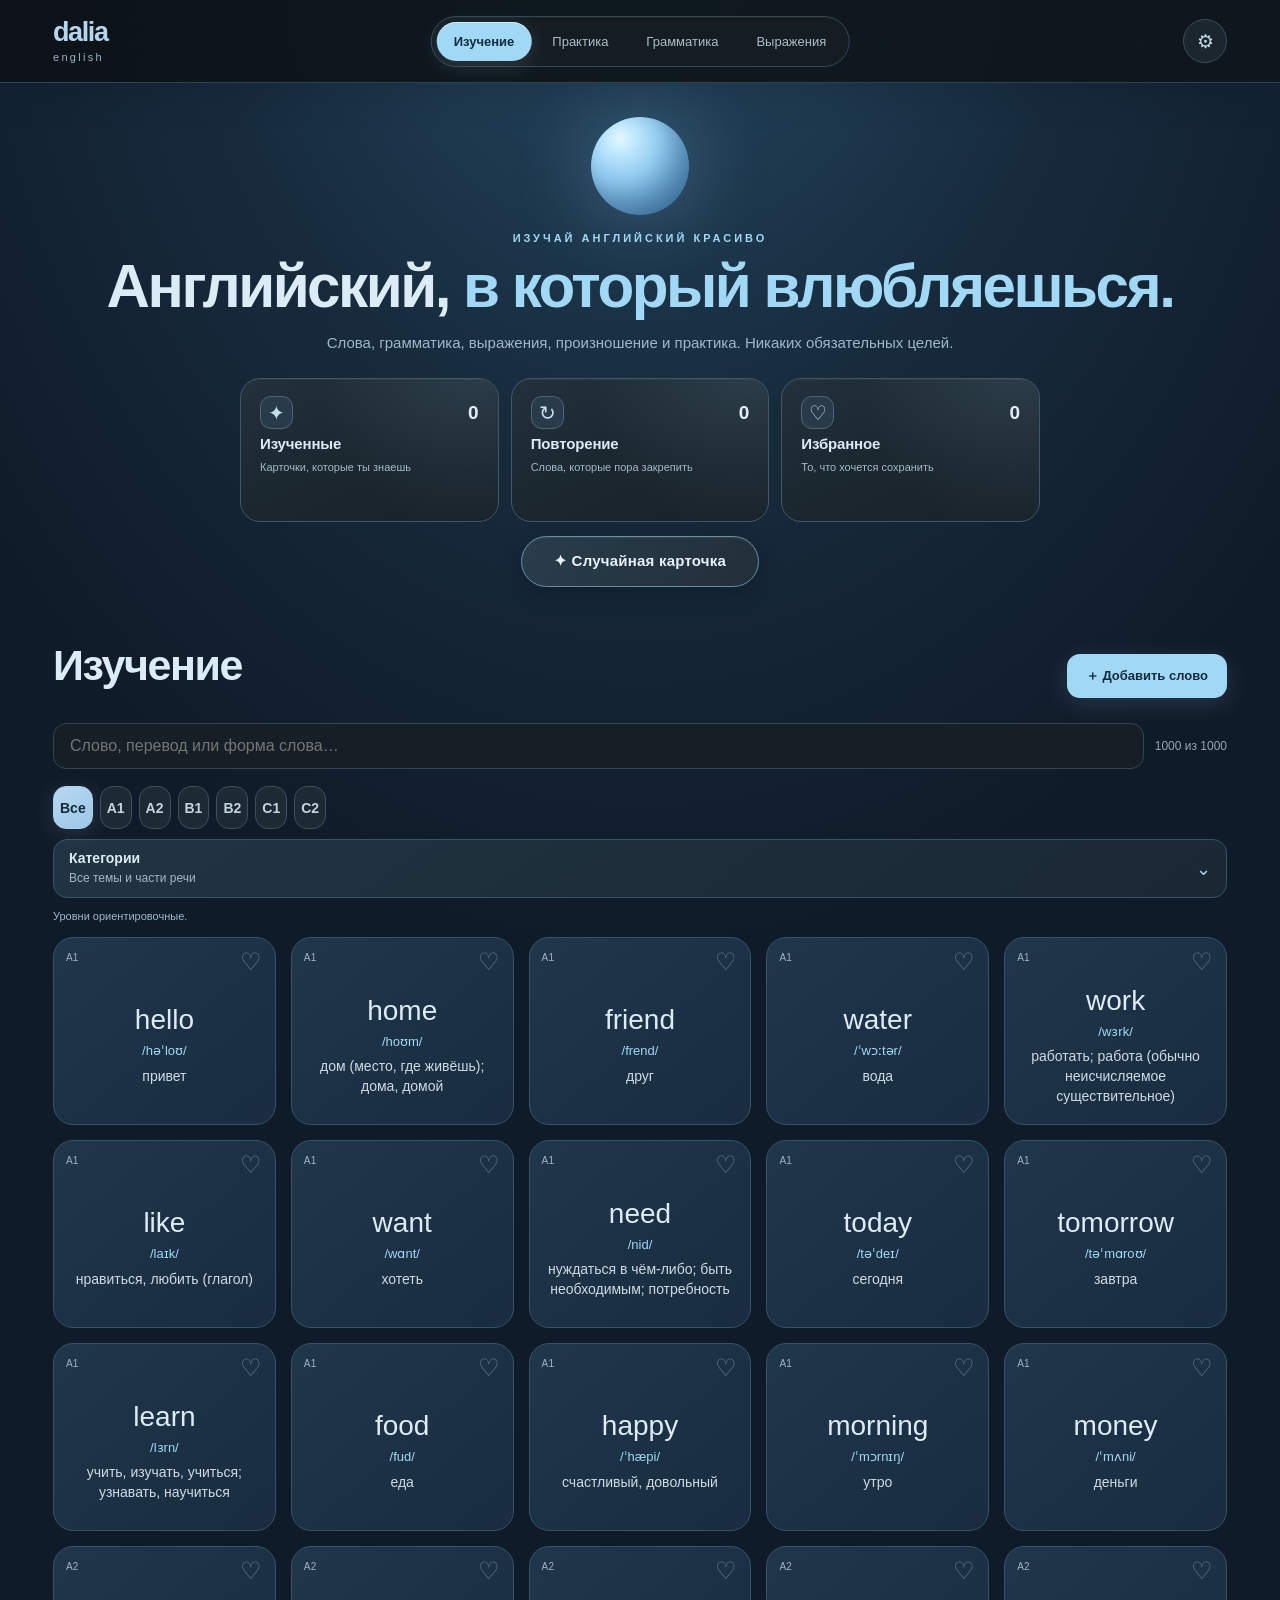
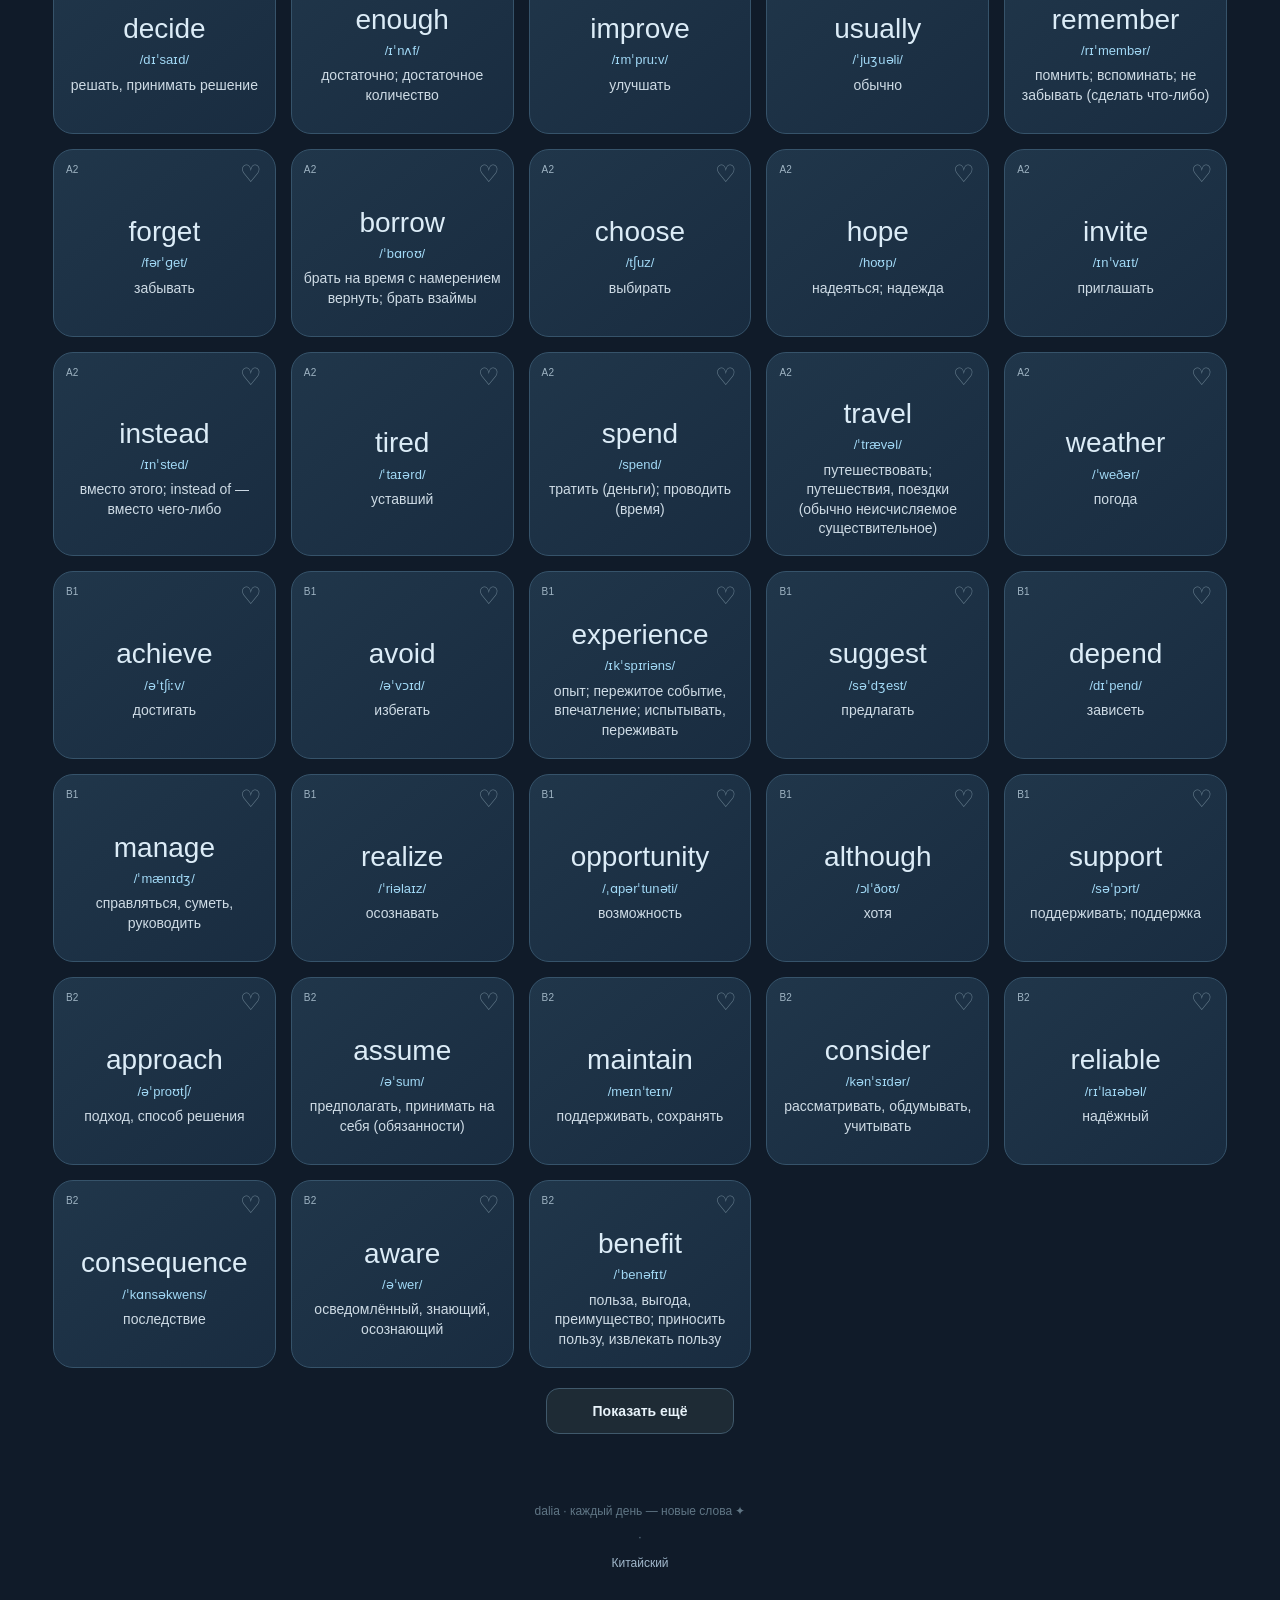
==== english/index.html @ 60c366f8 "Release reviewed 65-topic grammar catalog and update offline cache" ====
<!doctype html><html lang="ru"><head><meta charset="utf-8"><meta name="viewport" content="width=device-width,initial-scale=1"><meta name="theme-color" content="#101b29"><title>Изучение английских слов онлайн — dalia</title><meta name="description" content="Бесплатное изучение английского онлайн в dalia: 1000 карточек A1–C2 и 100 устойчивых выражений с переводом, транскрипцией, примерами, озвучиванием интервальным повторением и грамматикой."><meta name="robots" content="index, follow, max-image-preview:large"><link rel="canonical" href="https://daliastudy.ru/english/"><link rel="manifest" href="./manifest.webmanifest"><link rel="apple-touch-icon" href="../icons/icon-192.png"><meta name="apple-mobile-web-app-capable" content="yes"><meta name="apple-mobile-web-app-status-bar-style" content="black-translucent"><meta property="og:type" content="website"><meta property="og:locale" content="ru_RU"><meta property="og:site_name" content="dalia"><meta property="og:title" content="Изучение английских слов онлайн — dalia"><meta property="og:description" content="Бесплатное изучение английского онлайн в dalia: 1000 карточек A1–C2 и 100 устойчивых выражений с переводом, транскрипцией, примерами, озвучиванием интервальным повторением и грамматикой."><meta property="og:url" content="https://daliastudy.ru/english/"><meta property="og:image" content="https://daliastudy.ru/icons/icon-512.png"><meta name="twitter:card" content="summary"><meta name="twitter:title" content="Изучение английских слов онлайн — dalia"><meta name="twitter:description" content="Бесплатное изучение английского онлайн в dalia: 1000 карточек A1–C2 и 100 устойчивых выражений с переводом, транскрипцией, примерами, озвучиванием интервальным повторением и грамматикой."><meta name="twitter:image" content="https://daliastudy.ru/icons/icon-512.png"><script type="application/ld+json">{"@context":"https://schema.org","@type":"WebApplication","name":"dalia English","url":"https://daliastudy.ru/english/","description":"Бесплатное изучение английского онлайн в dalia: 1000 карточек A1–C2 и 100 устойчивых выражений с переводом, транскрипцией, примерами, озвучиванием интервальным повторением и грамматикой.","applicationCategory":"EducationalApplication","operatingSystem":"Any","inLanguage":"ru-RU","isAccessibleForFree":true,"offers":{"@type":"Offer","price":"0","priceCurrency":"RUB"}}</script><link rel="stylesheet" href="./blue.css?v=8"><link rel="icon" href="../icons/icon-192.png"><style>.english-word{font-size:clamp(18px,2.5vw,28px);overflow-wrap:anywhere}.english-example{font-size:13px;color:var(--muted);margin-top:12px}.english-answer{display:block;width:100%;max-width:520px;margin:20px auto;text-align:center;padding:16px}.english-actions{display:flex;justify-content:center;gap:8px;flex-wrap:wrap}.english-quiz-title{font-size:clamp(24px,5vw,42px);margin:24px 0;overflow-wrap:anywhere}.collection-case.active{border-color:var(--pink);box-shadow:0 0 20px #a1d8f522}.option.correct:disabled,.option.wrong:disabled{opacity:1}#page-learn{scroll-margin-top:100px}.english-word{font-weight:650;line-height:1.25;margin:14px 0 8px}.english-example{line-height:1.5}.word-card .meaning{font-size:14px}.word-card .english-example{font-size:12px}.word-card{min-height:197px}.catalog-level-grid{grid-template-columns:repeat(7,minmax(0,1fr))}@media(max-width:700px){.catalog-level-grid{grid-template-columns:repeat(4,minmax(0,1fr))}}.english-quiz-title{font-weight:650}.english-answer{min-height:74px}.english-actions{margin-top:12px}.english-modal-word{font-size:clamp(32px,6vw,58px);font-weight:650;text-align:center;margin:20px 0 12px;color:var(--pink);overflow-wrap:anywhere}.english-modal-word+.modal-meaning{text-align:center;font-size:20px;margin-bottom:18px}#modal-body>.note{text-align:center}#modal-body>.soft,#modal-body>.ghost{margin:8px 0}.translation-input{text-align:center;min-height:88px;resize:vertical}.english-result{font-size:22px;color:var(--pink);margin:12px 0}.quiz .english-actions{justify-content:center}.quiz-answered .english-actions .primary{min-width:200px;min-height:48px}#quiz-area{scroll-margin-top:100px}.translation-examples{overflow-wrap:anywhere}.hero.hidden{display:none!important}.english-card-meta{text-align:center;color:var(--muted);font-size:11px;letter-spacing:.09em;text-transform:uppercase;margin-bottom:8px}.english-card-ipa{text-align:center;color:var(--muted);font-size:16px;margin:4px 0 12px}.english-collocations{border-top:1px solid var(--stroke);padding:16px 0 8px;margin-top:16px}.english-collocation{font-size:14px;line-height:1.55;margin:8px 0;overflow-wrap:anywhere}.english-preview{position:relative;cursor:pointer;text-align:center;min-width:0}.english-preview .english-preview-word{font-size:clamp(19px,3vw,30px);line-height:1.25;overflow-wrap:anywhere;word-break:normal}.english-preview .tag{padding-right:30px;text-align:left}.english-preview .pin{overflow-wrap:anywhere}.english-preview .meaning{overflow-wrap:anywhere}.english-preview .star{position:absolute;top:10px;right:10px}.english-preview.word-card{display:flex;flex-direction:column;align-items:center;justify-content:center;gap:5px;padding:44px 12px 16px;min-height:188px;height:auto}.english-preview .english-preview-word{font-size:clamp(18px,2.4vw,28px);margin:0;line-height:1.22;max-width:100%;overflow-wrap:anywhere;text-wrap:balance}.english-preview .pin{font-size:13px;line-height:1.35;max-width:100%;overflow-wrap:anywhere}.english-preview .meaning{margin:2px 0 0;line-height:1.4;font-size:14px}.english-preview .done{position:static;margin-top:5px;line-height:1.3}.english-preview .tag{top:14px;left:12px;padding:0}.english-preview .star{top:2px;right:2px;min-width:44px;min-height:44px}.english-more{display:flex;justify-content:center;margin:20px 0 8px}.english-more button{min-height:46px;min-width:165px}.english-dialog-open{overflow:hidden}.speech-notice{position:fixed;bottom:calc(90px + env(safe-area-inset-bottom,0px));left:50%;transform:translateX(-50%);width:max-content;max-width:calc(100% - 28px);z-index:190;padding:12px 16px;background:#20364a;color:#dcecf7;border:1px solid #54768f;border-radius:14px;font-size:13px;box-shadow:0 10px 32px #0005;text-align:center}.english-card-ipa{overflow-wrap:anywhere}.quiz .translation-actions button{white-space:normal;max-width:100%}@media(max-width:600px){.english-preview.word-card{padding:42px 9px 13px;min-height:160px;gap:4px}.english-preview .english-preview-word{font-size:clamp(17px,4.3vw,23px)}.english-preview .pin{font-size:12px}.english-preview .meaning{font-size:12px}.english-preview .done{font-size:10px}}@media(max-width:350px){.english-preview .english-preview-word{font-size:16px}.english-preview .pin{font-size:11px}}.english-card-example{display:grid;grid-template-columns:minmax(0,1fr) 36px;gap:6px 10px;padding:14px;border:1px solid var(--stroke);border-radius:15px;background:#a1d8f508;margin:12px 0}.english-example-en{margin:0;font-size:16px;line-height:1.5;align-self:center}.english-example-ru{grid-column:1/-1;margin:0;font-size:13px;line-height:1.5;color:var(--muted)}.english-inline-audio{border:1px solid var(--stroke);background:transparent;color:var(--pink);border-radius:10px;min-width:36px;min-height:36px;padding:5px;align-self:center}.english-collocation{padding:10px 0;margin:0;border-bottom:1px solid #a1d8f51a}.english-collocation:last-child{border-bottom:0}.english-collocation-line{display:flex;justify-content:space-between;align-items:center;gap:8px;font-size:15px}.english-collocation-ru{font-size:13px;color:var(--muted);margin-top:3px}.english-preview .star.active{animation:english-heart .22s ease-out}@keyframes english-heart{50%{transform:scale(1.17)}}@media(prefers-reduced-motion:reduce){.english-preview .star.active{animation:none}}@media(max-width:600px){.english-card-example{padding:11px}.english-example-en{font-size:15px}.english-inline-audio{min-height:40px}.english-collocation-line{font-size:14px}}.english-collection-open{overflow:hidden}.collection-catalog-glyph{font-size:clamp(22px,3.6vw,36px);overflow-wrap:anywhere}.collection-catalog-pinyin{max-width:100%;overflow-wrap:anywhere}@media(max-width:600px){.collection-catalog-glyph{font-size:clamp(19px,5vw,27px)}}.english-other-language{color:var(--muted);text-decoration:none}.english-other-language:hover,.english-other-language:focus-visible{color:var(--pink);text-decoration:underline}.settings-voice-preview{align-self:flex-start;min-height:44px;margin:4px 0 12px}#english-voice-status{overflow-wrap:anywhere;line-height:1.55}.english-practice-example{margin:12px auto 4px;max-width:580px;display:flex;flex-direction:column;align-items:center;gap:6px}.english-practice-example .english-example-en{font-size:15px}.english-practice-example button{min-height:40px;font-size:12px}.english-cloze-translation{color:var(--muted);font-size:14px;text-align:center;margin:8px 0 20px;line-height:1.6}.english-order-built,.english-order-bank{display:flex;flex-wrap:wrap;justify-content:center;align-items:center;gap:8px;padding:12px;max-width:680px;margin:12px auto;min-height:66px}.english-order-built{border:1px solid var(--stroke);border-radius:14px;background:var(--surface2)}.english-order-token{border:1px solid var(--stroke);border-radius:10px;padding:8px 12px;min-height:42px;background:var(--surface);color:var(--text);font-size:14px;overflow-wrap:anywhere;max-width:100%}.english-order-token:disabled{opacity:.32}.english-order-built .english-order-token{border-color:var(--pink);color:var(--pink2)}.english-spelling-diff{display:flex;justify-content:center;flex-wrap:wrap;gap:2px;margin:12px auto 8px;font:18px ui-monospace,monospace}.english-spelling-diff span{min-width:1ch;padding:2px;border-radius:4px}.english-spelling-wrong,.english-spelling-extra,.english-spelling-missing{color:var(--bad);background:#ff9db31a}.english-spelling-extra{text-decoration:line-through}.english-spelling-ok{color:var(--text)}.english-order-token::before,.english-order-token::after{content:none!important;display:none!important}.quiz .english-order-actions{display:flex;flex-wrap:wrap;justify-content:center;align-items:center;gap:8px;margin-top:16px}.english-order-primary-row{display:flex;justify-content:center;flex:0 0 100%;width:100%;margin-bottom:4px}.english-order-primary-row>.primary{width:min(100%,260px);min-height:48px;max-width:100%}.english-order-actions>.ghost{min-height:40px;max-width:100%;white-space:normal}#page-motivation .wisdom-hanzi{font-size:clamp(25px,4vw,43px);font-weight:600;letter-spacing:0;line-height:1.35;text-wrap:balance}#page-motivation .wisdom-center{min-height:230px}#page-motivation .quote-small{width:100%;text-align:left;color:var(--text);background:var(--surface);white-space:normal;cursor:pointer}#page-motivation .wisdom-meaning-text p{margin:0;font-size:14px;line-height:1.75}#page-motivation .quote-small h3{color:var(--pink);line-height:1.4}#page-motivation .quote-more{display:block;margin:18px auto 0}@media(max-width:480px){#page-motivation .wisdom-hanzi{font-size:clamp(24px,6.8vw,32px)}#page-motivation .wisdom-center{min-height:210px}}.english-search-wrap{position:relative;flex:1;min-width:0}.english-search-wrap>.search{width:100%;max-width:100%;padding-right:46px}.english-search-wrap input::-webkit-search-cancel-button{display:none}.english-search-clear{position:absolute;right:5px;top:50%;transform:translateY(-50%);width:36px;height:36px;border:0;background:transparent;color:var(--muted);font-size:24px;line-height:1;border-radius:10px}.english-search-clear:hover,.english-search-clear:focus-visible{background:#a1d8f515;color:var(--pink)}.english-search-note{margin:8px 0 12px}.word-card+.empty button,.empty>.soft{display:block;margin:12px auto 0}#page-learn .catalog-level-block{padding:0;background:transparent;border:0;box-shadow:none;margin:12px 0 5px}#page-learn .catalog-level-grid{margin:0;gap:7px}#page-learn .level-choice{min-height:43px;padding:9px 6px;justify-content:center;gap:0}#page-learn .level-choice-label{margin:0;font-size:14px}#page-learn .english-level-note{margin:0 0 15px;font-size:11px}#page-practice .section-head{margin-bottom:16px}#page-practice .section-head h2{margin:0}.english-practice-toolbar{display:grid;grid-template-columns:minmax(0,1fr) minmax(106px,auto);gap:10px;align-items:stretch;margin:0 0 14px}.english-mode-select{position:relative;min-width:0}.english-mode-select select,.english-filter-toggle{width:100%;min-height:48px;border:1px solid var(--stroke);border-radius:14px;background:#1c2c39;color:var(--text);font:inherit;font-size:14px;box-sizing:border-box}.english-mode-select select{appearance:none;padding:10px 36px 10px 14px;cursor:pointer;text-overflow:ellipsis}.english-mode-select select option{background:#1c2c39;color:#e7f1f7}.english-mode-select>span{position:absolute;right:14px;top:50%;transform:translateY(-55%);pointer-events:none;color:var(--pink)}.english-filter-toggle{display:flex;align-items:center;justify-content:center;gap:9px;padding:8px 12px;cursor:pointer;text-align:center}.english-filter-toggle[aria-expanded=true]{border-color:var(--pink);background:#263c4e}.english-filter-toggle>span:first-child{font-size:13px;max-width:155px;overflow-wrap:anywhere}.english-filter-toggle>span:last-child{color:var(--pink);font-size:18px}.english-filter-panel.practice-levels{padding:14px;margin:0 0 14px;border-radius:15px}.english-filter-panel .practice-level-buttons{display:grid;grid-template-columns:repeat(6,minmax(0,1fr));gap:7px;margin-top:10px}.english-filter-panel .practice-level-buttons .chip{min-width:0;padding:9px 4px;font-size:13px;min-height:42px}.english-review-row{display:flex;align-items:center;justify-content:space-between;gap:12px;margin-top:14px;padding-top:13px;border-top:1px solid var(--stroke);font-size:13px}.english-review-switch{width:48px;height:28px;border-radius:20px;border:1px solid #587083;background:#26323d;padding:3px;display:flex;align-items:center;cursor:pointer;flex:none}.english-review-switch>span{width:20px;height:20px;background:#b5c8d7;border-radius:50%;transition:transform .18s}.english-review-switch[aria-checked=true]{background:#a1d8f5;border-color:#a1d8f5}.english-review-switch[aria-checked=true]>span{background:#173043;transform:translateX(19px)}.quiz .english-order-primary-row{flex:0 0 100%;margin-bottom:4px}.quiz .translation-actions,.quiz .english-actions{justify-content:center;flex-wrap:wrap}.quiz .translation-actions>.ghost,.quiz .english-actions>.ghost{min-height:40px}.english-mode-select select:focus-visible,.english-filter-toggle:focus-visible,.english-review-switch:focus-visible{outline:2px solid var(--pink);outline-offset:3px}@media(max-width:480px){.english-practice-toolbar{gap:7px;grid-template-columns:minmax(0,1fr) minmax(90px,auto)}.english-mode-select select{font-size:12px;padding-left:10px;padding-right:28px}.english-mode-select>span{right:10px}.english-filter-toggle{padding:8px;gap:5px}.english-filter-toggle>span:first-child{font-size:11px;max-width:92px}.english-filter-panel .practice-level-buttons{grid-template-columns:repeat(3,minmax(0,1fr))}#page-learn .catalog-level-grid{grid-template-columns:repeat(4,minmax(0,1fr))}}@media(prefers-reduced-motion:reduce){.english-review-switch>span{transition:none}}.english-practice-label{align-self:center;color:var(--muted);font-size:13px;font-weight:550}.english-mode-picker{margin:0 0 18px;display:flex;flex-direction:column;gap:10px}.english-mixed-card{display:flex;align-items:stretch;gap:0;border:1px solid #40596b;border-radius:17px;overflow:hidden;background:linear-gradient(120deg,#243a4b,#1a2936)}.english-mixed-main,.english-mixed-config,.english-mode-tile,.english-mixed-option{font:inherit;color:var(--text);cursor:pointer;text-align:left;min-width:0}.english-mixed-main{display:flex;align-items:center;gap:12px;flex:1;border:0;background:transparent;padding:15px 12px;border-radius:0}.english-mixed-main.active{background:#a1d8f518;box-shadow:inset 3px 0 0 #a1d8f5}.english-mode-icon{display:flex;align-items:center;justify-content:center;width:34px;height:34px;flex:0 0 34px;border-radius:10px;background:#a1d8f510;color:#acd7f2;font-size:21px;font-weight:600;line-height:1}.english-mixed-text,.english-mode-copy{display:flex;flex-direction:column;gap:4px;min-width:0}.english-mixed-text strong{font-size:15px;font-weight:650;line-height:1.3}.english-mixed-text small,.english-mode-copy small{font-size:11px;color:var(--muted);line-height:1.4}.english-mixed-config{display:flex;align-items:center;justify-content:center;gap:5px;padding:12px;border:0;border-left:1px solid #40596b;background:transparent;color:#acd7f2;font-size:12px;white-space:nowrap}.english-mixed-config[aria-expanded=true]{background:#a1d8f520}.english-mixed-config>span:first-child{font-size:19px;line-height:1}.english-mode-grid{display:grid;grid-template-columns:repeat(3,minmax(0,1fr));gap:8px}.english-mode-tile{display:flex;align-items:center;gap:9px;padding:12px 10px;min-height:76px;background:#182631;border:1px solid #374e5e;border-radius:14px;line-height:1.3}.english-mode-copy strong{font-size:13px;line-height:1.3;font-weight:600;overflow-wrap:anywhere}.english-mode-tile.active{background:#2b465b;border-color:#a1d8f5;box-shadow:inset 0 0 0 1px #a1d8f52a}.english-mode-tile.active .english-mode-icon{background:#a1d8f52b;color:#d7efff}.english-mixed-panel{border:1px solid #40596b;background:#192a38;border-radius:15px;padding:14px}.english-mixed-panel-head{display:flex;justify-content:space-between;gap:8px;align-items:center;margin-bottom:10px;font-size:14px}.english-mixed-options{display:grid;grid-template-columns:repeat(2,minmax(0,1fr));gap:7px}.english-mixed-option{display:flex;align-items:center;gap:8px;border:1px solid #40596b;background:#14232e;border-radius:10px;padding:10px;min-height:44px;font-size:12px;line-height:1.35}.english-mixed-check{display:flex;align-items:center;justify-content:center;width:20px;height:20px;flex:0 0 20px;border:1px solid #688296;border-radius:6px;color:transparent;font-size:13px}.english-mixed-option.active{background:#263e51;border-color:#83b5d7}.english-mixed-option.active .english-mixed-check{background:#a1d8f5;color:#173043;border-color:#a1d8f5}.english-mixed-actions{display:flex;justify-content:flex-end;gap:8px;flex-wrap:wrap}.english-mixed-actions button{min-height:42px}.english-mixed-panel #mixed-config-note{margin:12px 0}.english-mode-picker button:focus-visible{outline:2px solid #bce7ff;outline-offset:-3px}@media(hover:hover){.english-mode-tile:hover,.english-mixed-option:hover,.english-mixed-config:hover{border-color:#8db7d6;background:#2b4051}}@media(max-width:700px){.english-mode-grid{grid-template-columns:repeat(2,minmax(0,1fr))}.english-mode-tile{min-height:68px;padding:10px 9px;gap:8px}.english-mode-copy strong{font-size:12px}.english-mode-copy small{font-size:10px}}@media(max-width:380px){.english-mode-icon{width:28px;height:28px;flex-basis:28px;font-size:17px}.english-mixed-main{padding:11px 9px;gap:7px}.english-mixed-text strong{font-size:13px}.english-mixed-config{padding:9px 7px;font-size:11px}.english-mode-tile{padding:9px 7px;gap:6px}.english-mixed-panel{padding:10px}.english-mixed-option{padding:8px 6px;font-size:11px}}.english-catalog-category-toggle{justify-content:space-between;text-align:left;margin:10px 0 12px;min-height:58px;padding:10px 15px;background:linear-gradient(145deg,#213442,#1a2834)}.english-catalog-category-copy{display:flex;flex-direction:column;gap:4px;min-width:0}.english-catalog-category-copy strong{font-size:14px;font-weight:650}.english-catalog-category-copy small{color:var(--muted);font-size:12px;overflow-wrap:anywhere}.english-category-chevron{font-size:20px;color:var(--pink);line-height:1;transition:transform .2s}.english-catalog-category-toggle[aria-expanded=true] .english-category-chevron{transform:rotate(180deg)}.english-category-filters{display:flex;flex-direction:column;gap:14px;margin:14px 0 6px;min-width:0}.english-catalog-category-panel .english-category-filters{margin:0}.english-category-group+.english-category-group{padding-top:12px;border-top:1px solid var(--stroke)}.english-category-heading{font-size:13px;font-weight:650;color:var(--text);margin:0 0 8px}.english-category-grid{display:grid;grid-template-columns:repeat(3,minmax(0,1fr));gap:7px}.english-category-chip.chip{width:100%;min-width:0;min-height:43px;padding:8px 5px;border-radius:11px;white-space:normal;overflow-wrap:anywhere;line-height:1.2;font-size:12px;text-align:center}.english-category-chip.chip.active{background:var(--pink);color:#132c40;border-color:var(--pink)}.english-category-reset{align-self:flex-end;min-height:32px;padding:5px 8px;font-size:12px;color:var(--muted)}#practice-filter-panel .english-category-grid{grid-template-columns:repeat(2,minmax(0,1fr))}@media(max-width:600px){.english-category-grid{grid-template-columns:repeat(2,minmax(0,1fr))}.english-category-chip.chip{min-height:44px}}@media(prefers-reduced-motion:reduce){.english-category-chevron{transition:none}}
/* English mobile QA: keep controls and long answers within narrow viewports. */
.english-catalog-category-toggle>span:first-child{flex:1;min-width:0;max-width:none;font-size:14px;text-align:left}
.english-catalog-category-copy small{line-height:1.4}
.english-catalog-category-toggle>.english-category-chevron{flex:none}
.english-search-wrap>.search{min-width:0}
#quiz-area,#quiz-area .sentence-box,#quiz-area .translation-examples,#quiz-area .english-result,#quiz-area .translation-prompt{min-width:0;max-width:100%;overflow-wrap:anywhere}
#quiz-area .options{grid-template-columns:repeat(2,minmax(0,1fr))}
#quiz-area .option{min-width:0;max-width:100%;white-space:normal;overflow-wrap:anywhere;word-break:normal}
#quiz-area .option.wrong{background:#422c37!important;border-color:#ff9db3!important;color:#ffe3eb!important;box-shadow:none!important}
#quiz-area .english-actions button,#quiz-area .translation-actions button{min-width:0;max-width:100%;white-space:normal;overflow-wrap:anywhere}
.english-collocation-line>span,.english-example-en{min-width:0;overflow-wrap:anywhere}
.english-inline-audio{flex-shrink:0}
@media(max-width:760px){
 #word-search,#quote-search,#quiz-area input,#quiz-area textarea,#modal-body input:not([type=range]):not([type=checkbox]):not([type=file]),#modal-body textarea,#modal-body select{font-size:16px}
 .english-search-clear{width:44px;height:44px;right:2px}
 .english-search-wrap>.search{padding-right:50px}
 #page-learn .controls{gap:7px}
 #page-learn .counter{white-space:nowrap;font-size:11px}
 .english-category-reset,.english-inline-audio,#modal-close,#settings-open,.collection-close{min-width:44px;min-height:44px}
 .english-card-example{grid-template-columns:minmax(0,1fr) 44px}
 .english-practice-example button,#quiz-area .english-actions>.ghost,#quiz-area .translation-actions>.ghost,.english-order-token{min-height:44px}
 .english-mode-copy small,.english-mixed-text small{font-size:11px;overflow-wrap:anywhere}
 .english-mode-tile{min-height:76px}
 .english-filter-panel.practice-levels{padding:12px}
 .english-category-grid{gap:8px}
 .english-category-chip.chip{font-size:13px;min-height:46px}
 #page-practice .english-practice-label{min-width:0;overflow-wrap:anywhere}
 .english-mixed-text strong,.english-mixed-config{overflow-wrap:anywhere}
 #quiz-area .english-quiz-title{margin:17px 0;line-height:1.3}
 #quiz-area .english-answer{margin:15px auto;min-height:58px}
 #quiz-area .translation-input{min-height:90px}
 #quiz-area .english-order-bank,#quiz-area .english-order-built{padding:8px;gap:6px}
 #quiz-area .english-order-token{padding:8px 10px}
 #modal-body .formgrid{grid-template-columns:minmax(0,1fr)}
 #modal-body .formgrid>*{min-width:0}
 #modal-body .formgrid input,#modal-body .formgrid select{min-width:0;max-width:100%}
 .english-collection-open .collection-drawer,.english-dialog-open .modal{overflow-x:hidden}
 #modal-overlay .modal-head h2{min-width:0}
 #modal-next-random{white-space:normal;min-height:44px;padding:10px 12px;line-height:1.2}
 body.viewport-keyboard #modal-overlay{top:var(--english-visible-top,0px);bottom:auto;height:var(--english-visible-height,100dvh);padding:6px}
 body.viewport-keyboard #modal-overlay .modal{max-height:calc(var(--english-visible-height,100dvh) - 12px)}
 body.viewport-keyboard main{padding-bottom:calc(22px + var(--english-keyboard-inset,0px))}body.keyboard-focus main{padding-bottom:22px}
 body.viewport-keyboard .speech-notice,body.keyboard-focus .speech-notice{bottom:12px}
}
@media(max-width:360px){
 #page-learn .section-head{gap:6px}
 #manual-open{padding:10px 12px;min-height:44px;font-size:12px}
 .english-category-chip.chip{font-size:12px;padding-inline:5px}
 #quiz-area .options{grid-template-columns:minmax(0,1fr)}
 #quiz-area .option{min-height:48px}
 .english-mixed-config{max-width:95px;white-space:normal}
 .english-mode-tile{gap:6px;padding-inline:6px}
 .english-mode-tile .english-mode-icon{width:24px;height:24px;flex-basis:24px}
 #modal-next-random{font-size:12px;padding-inline:8px}
}
@media(orientation:landscape) and (max-height:500px) and (pointer:coarse){
 #modal-overlay .modal{max-height:calc(100dvh - 12px)}
 #quiz-area{scroll-margin-top:65px}
}
</style></head><body><header class="topbar"><div class="top-inner"><button class="brand" data-page="learn">dalia<small>english</small></button><nav class="topnav"><button class="navbtn active" data-page="learn">Изучение</button><button class="navbtn" data-page="practice">Практика</button><button class="navbtn" data-page="grammar">Грамматика</button><button class="navbtn" data-page="motivation">Выражения</button></nav><button class="round-btn" id="settings-open" aria-label="Настройки" title="Настройки">⚙</button></div></header><main><section class="hero"><button type="button" class="orb orb-interactive" id="hero-orb" aria-label="Коснуться сферы Dalia" title="Коснись сферы"></button><div class="eyebrow">изучай английский красиво</div><h1>Английский, <em>в который влюбляешься.</em></h1><p>Слова, грамматика, выражения, произношение и практика. Никаких обязательных целей.</p><div class="collection-cases" role="group" aria-label="Мои подборки слов">
  <button type="button" class="collection-case" data-collection="learned" aria-controls="collection-drawer" aria-expanded="false"><span class="collection-case-top"><span class="collection-case-icon" aria-hidden="true">✦</span><span class="collection-case-count" id="collection-count-learned">0</span></span><span class="collection-case-name">Изученные</span><span class="collection-case-note">Карточки, которые ты знаешь</span></button>
  <button type="button" class="collection-case" data-collection="due" aria-controls="collection-drawer" aria-expanded="false"><span class="collection-case-top"><span class="collection-case-icon" aria-hidden="true">↻</span><span class="collection-case-count" id="collection-count-due">0</span></span><span class="collection-case-name">Повторение</span><span class="collection-case-note">Слова, которые пора закрепить</span></button>
  <button type="button" class="collection-case" data-collection="favorite" aria-controls="collection-drawer" aria-expanded="false"><span class="collection-case-top"><span class="collection-case-icon" aria-hidden="true">♡</span><span class="collection-case-count" id="collection-count-favorite">0</span></span><span class="collection-case-name">Избранное</span><span class="collection-case-note">То, что хочется сохранить</span></button>
 </div>
<div class="hero-actions"><button type="button" class="hero-discover" id="random-open">✦ Случайная карточка</button></div></section><section class="page" id="page-learn"><div class="section-head"><div><h2>Изучение</h2></div><button class="primary" id="manual-open">＋ Добавить слово</button></div><div class="controls"><div class="english-search-wrap"><input class="search" type="search" id="word-search" aria-label="Поиск слова или перевода" placeholder="Слово, перевод или форма слова…" autocomplete="off" spellcheck="false"><button type="button" class="english-search-clear hidden" id="word-search-clear" aria-label="Очистить поиск">×</button></div><span class="counter" id="word-count" aria-live="polite"></span></div><p id="word-search-note" class="tiny muted english-search-note hidden" role="status"></p><div class="catalog-level-block" aria-label="Фильтр уровня слов"><div class="chips catalog-level-grid" id="levels" role="group" aria-label="Уровни английского"></div></div><button type="button" id="catalog-category-toggle" class="english-filter-toggle english-catalog-category-toggle" aria-expanded="false" aria-controls="catalog-category-panel"><span class="english-catalog-category-copy"><strong>Категории</strong><small id="catalog-category-summary">Все темы и части речи</small></span><span class="english-category-chevron" aria-hidden="true">⌄</span></button><div id="catalog-category-panel" class="english-filter-panel practice-levels english-catalog-category-panel hidden"><div class="english-category-filters"><div class="english-category-group"><div class="english-category-heading">Тема</div><div id="catalog-topic" class="english-category-grid" role="group" aria-label="Тема"></div></div><div class="english-category-group"><div class="english-category-heading">Часть речи</div><div id="catalog-pos" class="english-category-grid" role="group" aria-label="Часть речи"></div></div><button type="button" class="ghost english-category-reset hidden" id="catalog-category-reset">Сбросить категории</button></div></div><p class="english-level-note muted tiny">Уровни ориентировочные.</p><div class="cards" id="word-grid"></div><div class="english-more"><button type="button" class="soft hidden" id="more-words">Показать ещё</button></div></section><section class="page hidden" id="page-practice"><div class="section-head"><h2>Практика</h2></div><div class="practice-shell"><div class="english-practice-toolbar"><div class="english-practice-label">Режим практики</div><button type="button" id="practice-level-toggle" class="english-filter-toggle" aria-expanded="false" aria-controls="practice-filter-panel"><span id="practice-level-summary">A1–C2</span><span aria-hidden="true">☷</span></button></div><div class="practice-levels hidden english-filter-panel" id="practice-filter-panel"><div class="practice-level-top"><strong>Уровни</strong><button type="button" class="ghost" id="practice-level-all">Все уровни</button></div><div class="practice-level-buttons" id="practice-levels" role="group" aria-label="Уровни для практики"></div><div class="english-category-filters"><div class="english-category-group"><div class="english-category-heading">Тема</div><div id="practice-topic" class="english-category-grid" role="group" aria-label="Тема"></div></div><div class="english-category-group"><div class="english-category-heading">Часть речи</div><div id="practice-pos" class="english-category-grid" role="group" aria-label="Часть речи"></div></div><button type="button" class="ghost english-category-reset hidden" id="practice-category-reset">Сбросить категории</button></div><div class="english-review-row"><label for="practice-pool">Только к повторению</label><button type="button" role="switch" aria-checked="false" id="practice-pool" class="english-review-switch" aria-label="Только к повторению"><span aria-hidden="true"></span></button></div></div><div class="english-mode-picker" id="modes" role="group" aria-label="Режимы практики"><div class="english-mixed-card"><button type="button" class="english-mixed-main" id="mixed-mode" aria-pressed="false"><span class="english-mode-icon" aria-hidden="true">✦</span><span class="english-mixed-text"><strong>Смешанная практика</strong><small id="mixed-mode-summary">Все задания</small></span></button><button type="button" class="english-mixed-config" id="mixed-config" aria-label="Настроить смешанную практику" aria-expanded="false" aria-controls="mixed-config-panel"><span aria-hidden="true">☷</span><span>Настроить</span></button></div><div id="mixed-config-panel" class="english-mixed-panel hidden"><div class="english-mixed-panel-head"><strong>Что включить?</strong><button type="button" id="mixed-select-all" class="ghost">Все задания</button></div><div class="english-mixed-options" id="mixed-options" role="group" aria-label="Задания смешанной практики"></div><p class="tiny muted" id="mixed-config-note" role="status">Выбери хотя бы один тип задания.</p><div class="english-mixed-actions"><button type="button" class="ghost" id="mixed-cancel">Отмена</button><button type="button" class="primary" id="mixed-apply">Применить</button></div></div><div class="english-mode-grid" id="mode-grid"></div></div><div class="panel quiz" id="quiz-area"></div></div></section><section class="page hidden" id="page-motivation">
 <div class="wisdom-intro"><h2>Выражения</h2></div>
 <div class="wisdom-feature" id="wisdom-feature" aria-label="Выбранное английское выражение">
  <div class="wisdom-topline"><span class="wisdom-overline" id="quote-eyebrow">АНГЛИЙСКИЕ ВЫРАЖЕНИЯ</span><span class="wisdom-position" id="quote-position">СЛУЧАЙНОЕ ВЫРАЖЕНИЕ</span></div>
  <div class="wisdom-center"><div class="wisdom-ornament" aria-hidden="true">✦</div><div id="quote-cn" class="wisdom-hanzi"></div><div class="wisdom-separator" aria-hidden="true"></div><div id="quote-ru" class="wisdom-translation"></div></div>
  <div class="wisdom-tools"><button class="wisdom-tool" id="quote-speak" type="button" aria-label="Прослушать выражение">♫ <span>Слушать</span></button><button class="wisdom-tool" id="quote-fav" type="button" aria-pressed="false">♡ <span>Сохранить</span></button></div>
  <div class="wisdom-meaning"><button id="quote-meaning-toggle" class="wisdom-disclosure" type="button" aria-expanded="false" aria-controls="quote-meaning-text"><span>Смысл выражения</span><span class="wisdom-chevron" aria-hidden="true">⌄</span></button><div id="quote-meaning-text" class="wisdom-meaning-text hidden"><p id="idiom-meaning"></p></div></div>
  <div class="wisdom-navigation"><button id="quote-next" type="button" class="wisdom-arrow wisdom-random-next" aria-label="Случайное выражение">↻ <span>Другое выражение</span></button></div>
 </div>
 <div class="wisdom-catalog-section"><button type="button" id="quote-catalog-toggle" class="wisdom-catalog-toggle" aria-controls="quote-catalog-body" aria-expanded="false"><span><strong>Все 100 выражений</strong></span><span class="wisdom-catalog-icon" aria-hidden="true">＋</span></button><div id="quote-catalog-body" class="wisdom-catalog-body hidden"><div class="wisdom-catalog-controls"><div class="english-search-wrap"><input class="search" type="search" id="quote-search" aria-label="Поиск выражений" placeholder="Выражение или его смысл…" autocomplete="off" spellcheck="false"><button type="button" class="english-search-clear hidden" id="quote-search-clear" aria-label="Очистить поиск">×</button></div><button class="ghost" id="quote-filter-fav" type="button" aria-pressed="false">♡ Избранные</button></div><p id="quote-search-note" class="tiny muted english-search-note hidden" role="status"></p><div class="quote-grid" id="quote-grid"></div><button type="button" class="soft quote-more hidden" id="quote-more">Показать ещё</button></div></div>
</section><section class="page hidden" id="page-grammar" aria-label="Грамматика"><div id="grammar-root"></div></section><div class="footer">dalia · каждый день — новые слова ✦ <span aria-hidden="true">·</span> <a href="../" class="english-other-language">Китайский</a></div></main><nav class="mobile-nav"><button class="navbtn active" data-page="learn"><span class="ico">Aa</span>Изучение</button><button class="navbtn" data-page="practice"><span class="ico">✧</span>Практика</button><button class="navbtn" data-page="grammar"><span class="ico" aria-hidden="true">≡</span>Грамматика</button><button class="navbtn" data-page="motivation"><span class="ico">✦</span>Выражения</button></nav><div class="speech-notice hidden" id="speech-notice" role="status" aria-live="polite"></div><div class="collection-modal-backdrop hidden" id="collection-modal-backdrop" aria-hidden="true"><div class="collection-drawer" id="collection-drawer" role="dialog" aria-modal="true" aria-labelledby="collection-modal-title" tabindex="-1"></div></div><div class="overlay hidden" id="modal-overlay" role="dialog" aria-modal="true" aria-labelledby="modal-title"><div class="modal"><div class="modal-head"><h2 id="modal-title">Карточка</h2><div class="modal-head-actions"><button type="button" class="primary random-next-top hidden" id="modal-next-random" aria-label="Следующая случайная карточка">Следующая <span aria-hidden="true">→</span></button><button class="round-btn" id="modal-close" aria-label="Закрыть">×</button></div></div><div id="modal-body"></div></div></div><script src="./app.js?v=69" defer></script><script src="./grammar-data.js?v=5" defer></script><script src="./grammar.js?v=6" defer></script></body></html>
---- english/blue.css ----
:root{color-scheme:dark;--bg:#0c1115;--surface:#141c21;--surface2:#19242c;--stroke:#2f404c;--pink:#a8d0ec;--pink2:#bcdbf1;--text:#f3f9fd;--muted:#9bacb8;--good:#91f6c7;--bad:#ff9db3}
*{box-sizing:border-box}html{scroll-behavior:smooth}body{margin:0;min-height:100vh;color:var(--text);background:radial-gradient(ellipse 65% 34% at 50% -5%,#263e50 0%,#131c22 54%,transparent 100%),#0c1115;font-family:Inter,-apple-system,BlinkMacSystemFont,'Segoe UI','PingFang SC','Microsoft YaHei','Noto Sans CJK SC','Noto Sans SC',sans-serif;-webkit-font-smoothing:antialiased}button,input,select,textarea{font:inherit}button{cursor:pointer}button:disabled{opacity:.43;cursor:not-allowed}.hidden,[hidden]{display:none!important}button:focus-visible,input:focus-visible,select:focus-visible,textarea:focus-visible{outline:2px solid var(--pink);outline-offset:3px}main{max-width:1190px;margin:auto;padding:0 28px 90px}.topbar{position:sticky;top:0;z-index:5;backdrop-filter:blur(20px);background:linear-gradient(90deg,#0c1115df,#0e161be7);border-bottom:1px solid #232f38}.top-inner{height:82px;max-width:1190px;margin:auto;display:flex;align-items:center;justify-content:space-between;padding:0 28px;position:relative}.brand{display:flex;flex-direction:column;align-items:flex-start;line-height:1.05;border:0;background:none;color:#b4d6ef;font-size:27px;letter-spacing:-1.4px;font-weight:720;padding:0}.brand small{font-size:11px;letter-spacing:2.3px;color:#9cb3c4;margin-top:6px;font-weight:450}.topnav{display:flex;gap:4px;padding:5px;border:1px solid #334756;border-radius:100px;background:#151d22;position:absolute;left:50%;transform:translateX(-50%)}.navbtn{border:0;background:transparent;color:#abbdca;border-radius:90px;padding:12px 17px;white-space:nowrap;font-size:13px;transition:.25s}.navbtn:hover{color:#fff}.navbtn.active{background:var(--pink);color:#12222e;box-shadow:0 4px 22px #abd2ed39;font-weight:700}.round-btn{display:inline-flex;align-items:center;justify-content:center;border:1px solid #3a4d5a;background:#1b262e;color:#c2dbec;border-radius:100px;width:40px;height:40px;font-size:19px}.hero{text-align:center;padding:65px 0 45px}.orb{width:126px;height:126px;border-radius:50%;margin:0 auto 27px;background:radial-gradient(circle at 30% 22%,#e9f3fa 0%,#cfe5f5 13%,#97c7e9 40%,#4a83ab 74%,#305773 100%);box-shadow:0 0 82px #a7cfec54,inset -13px -15px 21px #31556e43;animation:orb 6s ease-in-out infinite}@keyframes orb{50%{transform:translateY(-7px);box-shadow:0 5px 100px #a7cfec62,inset -13px -15px 21px #31556e43}}.eyebrow{text-transform:uppercase;letter-spacing:3px;color:var(--pink);font-size:11px;font-weight:680}.hero h1{font-size:clamp(40px,5.6vw,72px);line-height:1.1;letter-spacing:-3px;margin:14px 0 13px;font-weight:680}.hero h1 em,h2 em{color:var(--pink);font-style:normal}.hero p{font-size:15px;color:var(--muted);line-height:1.85;margin:0}.quick-stats{margin:26px auto 0;display:flex;justify-content:center;gap:11px;flex-wrap:wrap}.quick-stats span{border:1px solid #314350;background:#161f25;padding:10px 15px;color:#c3d6e3;border-radius:90px;font-size:12px}.page{animation:appear .22s ease}@keyframes appear{from{opacity:.45;transform:translateY(7px)}to{opacity:1;transform:translateY(0)}}.section-head{margin:12px 0 25px;display:flex;align-items:flex-end;justify-content:space-between;gap:15px;flex-wrap:wrap}.section-head h2{font-size:clamp(29px,4vw,43px);line-height:1.14;letter-spacing:-1.4px;margin:8px 0}.section-head p{color:var(--muted);font-size:14px;margin:0;line-height:1.6}.primary,.soft,.ghost,.danger{border-radius:13px;border:1px solid transparent;padding:12px 18px;font-weight:650;font-size:13px;transition:.22s;display:inline-flex;justify-content:center;align-items:center;gap:8px}.primary{background:var(--pink);color:#11202a;box-shadow:0 6px 25px #9bc9ea29}.primary:hover{background:#cde4f4;transform:translateY(-2px)}.soft{background:#1e2b35;color:#e8f3fa;border-color:#40596b}.soft:hover,.ghost:hover{border-color:#8cbada}.ghost{background:transparent;border-color:#445a69;color:#c3d7e5}.danger{background:#223a4b;color:#ffd4dd;border-color:#426984}.wide{width:100%}.row{display:flex;align-items:center;gap:10px;flex-wrap:wrap}.muted{color:var(--muted)}.tiny{font-size:12px}.panel{border:1px solid var(--stroke);border-radius:22px;background:linear-gradient(145deg,#18242c,#141c21);padding:23px}.controls{display:flex;gap:11px;align-items:center;margin:25px 0 17px;flex-wrap:wrap}.search{flex:1;min-width:210px;background:#161f25;border:1px solid #334654;border-radius:13px;padding:13px 16px;color:var(--text);outline:none}.search:focus{border-color:#a3cae6}.chips{display:flex;gap:8px;flex-wrap:wrap;margin:14px 0 25px}.chip{padding:9px 14px;border-radius:99px;background:#161e23;border:1px solid #344754;color:#a5bccc;font-size:12px}.chip.active{background:#a6cfec;color:#131f28;border-color:transparent;font-weight:720}.counter{margin-left:auto;font-size:12px;color:#92a6b4}.cards{display:grid;grid-template-columns:repeat(5,minmax(0,1fr));gap:13px}.word-card{position:relative;min-height:197px;text-align:center;cursor:pointer;background:linear-gradient(140deg,#1e2b35,#141c21);border:1px solid #374956;border-radius:19px;padding:24px 13px 19px;transition:.25s}.word-card:hover{border-color:#9bc9ea;transform:translateY(-4px);box-shadow:0 12px 35px #02050758}.word-card .glyph{font-size:66px;line-height:1.2;margin:14px 0 2px}.word-card .pin{color:var(--pink);font-size:15px}.word-card .meaning{font-size:12px;color:#c5d4de;line-height:1.35;margin-top:8px}.word-card .tag{position:absolute;left:14px;top:14px;color:#8ba1b0;font-size:10px}.star{position:absolute;top:6px;right:7px;border:0;background:none;color:#667d8d;font-size:24px;padding:4px 8px}.star.active{color:#cde4f4}.word-card .done{color:#98efc6;position:absolute;left:14px;bottom:12px;font-size:10px}.empty{padding:55px 20px;text-align:center;color:var(--muted);border:1px dashed #3f5565;border-radius:17px;grid-column:1/-1}.boxline{display:flex;gap:12px;align-items:center;flex-wrap:wrap}.note{background:#212c33;border:1px solid #3c505f;color:#bdceda;font-size:13px;line-height:1.65;border-radius:14px;padding:14px 17px}.notice-good{border-color:#487c69;background:#1c352c;color:#c8ffe4}.notice-bad{border-color:#4c7694;background:#233745;color:#d8eaf7}.badge{font-size:11px;color:#acc7db;border:1px solid #3e5566;border-radius:99px;padding:4px 9px;white-space:nowrap}.field{width:100%;border:1px solid #415564;border-radius:12px;background:#131a1f;color:var(--text);padding:12px 13px;font-size:14px}.field::placeholder{color:#6a808f}.formgrid{display:grid;grid-template-columns:1fr 1fr;gap:12px}.formgrid label{display:block;font-size:12px;color:#a5b9c8;margin-bottom:7px}.formgrid .full{grid-column:1/-1}.formgrid input,.formgrid textarea{width:100%}.formgrid textarea{min-height:74px;resize:vertical}.layout2{display:grid;grid-template-columns:minmax(0,1fr) minmax(0,1fr);gap:17px}.practice-shell{max-width:690px;margin:auto}.mode-row{display:flex;gap:8px;flex-wrap:wrap;margin:0 0 18px}.quiz{text-align:center;padding:32px;min-height:390px}.quiz .question-glyph{font-size:clamp(76px,11vw,114px);line-height:1.3;margin:8px 0 3px}.quiz .hint-cn{font-size:20px;line-height:1.75;color:#ddedf8}.quiz .hint-ru{color:#9eb2c0;font-size:13px;margin:9px 0 12px}.options{display:grid;grid-template-columns:1fr 1fr;gap:10px;text-align:center;margin:23px 0}.option{border:1px solid #41596a;border-radius:13px;background:#212f39;color:#deebf5;padding:15px 12px;min-height:56px;transition:.25s}.option:hover:not(:disabled){border-color:#acd2ed}.option.correct,.result-good{background:#20483a!important;border-color:#9dffd3!important;color:#d4ffe9!important;box-shadow:0 0 34px #75ffc747, inset 0 0 12px #a3ffd019;animation:success .36s ease}.option.wrong,.result-bad{background:#29465b!important;border-color:#a4ceec!important;color:#e4f0f9!important;box-shadow:0 0 27px #8fc2e733}@keyframes success{50%{transform:scale(1.025)}}.quiz .feedback{min-height:55px;text-align:center;color:#c2d1db;margin:7px 0 15px}.quiz .feedback strong{color:var(--good)}.quiz .feedback .bad{color:var(--bad)}.quiz .sentence-box{background:#202f3a;border:1px solid #415665;border-radius:15px;padding:13px;margin:10px auto;line-height:1.7}.quiz .row{justify-content:center}.canvas-wrap{position:relative;width:min(100%,330px);margin:15px auto;background:#e5eef4;border-radius:17px;overflow:hidden;touch-action:none}.canvas-wrap:before{content:'';position:absolute;inset:0;pointer-events:none;background:linear-gradient(90deg,transparent calc(50% - .5px),#a7c4d9 50%,transparent calc(50% + .5px)),linear-gradient(transparent calc(50% - .5px),#a7c4d9 50%,transparent calc(50% + .5px));opacity:.7}.draw-canvas{width:100%;aspect-ratio:1;display:block;touch-action:none;cursor:crosshair}.writing-reveal{font-size:74px;color:var(--pink);padding:2px}.ocr-preview{width:100%;max-height:265px;object-fit:contain;border:1px solid #334551;border-radius:16px;background:#0c0a0d}.upload-zone{border:1px dashed #638ca9;border-radius:22px;background:linear-gradient(135deg,#1f2e39,#161e23);padding:35px 25px;text-align:center}.upload-zone .upload-icon{font-size:33px;color:#b2d6ef;margin-bottom:12px}.file-btn{position:relative;display:inline-flex;cursor:pointer;margin-top:15px}.file-btn input{position:absolute;width:1px;height:1px;opacity:0}.scan-list{display:grid;gap:10px;margin:14px 0}.scan-card{display:grid;grid-template-columns:auto auto 1fr;gap:11px;align-items:start;border:1px solid #405666;border-radius:16px;background:#1d2830;padding:15px}.scan-card .scan-glyph{font-size:34px;min-width:40px;text-align:center}.scan-card .detail{min-width:0}.scan-card strong{font-size:14px}.scan-card p{font-size:13px;margin:6px 0;line-height:1.6;color:#d3e7f5}.scan-card small{color:#9fb2c0;line-height:1.55}.scan-card input[type=checkbox]{accent-color:#a8d0ec;width:18px;height:18px;margin-top:12px}.scan-card .field{margin-top:7px}.scan-card .label{font-size:11px;color:#a4b9c8;margin-top:6px}.stat-grid{display:grid;grid-template-columns:repeat(4,1fr);gap:12px;margin:23px 0}.metric{padding:22px;border:1px solid #354958;border-radius:19px;background:linear-gradient(145deg,#1b2831,#141c21)}.metric strong{display:block;font-size:31px;letter-spacing:-1px;color:#c1def2}.metric span{font-size:12px;color:#a3b5c2}.quote-feature{border:1px solid #425a6b;background:radial-gradient(circle at 82% 18%,#27415465,transparent 50%),linear-gradient(125deg,#202f3a,#191520);border-radius:25px;padding:37px;text-align:center}.quote-feature .cn{font-size:clamp(26px,3.8vw,44px);line-height:1.5;margin:22px auto 12px;max-width:800px}.quote-feature .ru{font-size:16px;color:#c1d4e1;line-height:1.7;max-width:640px;margin:13px auto}.quote-feature .pin{color:#95bad5;font-size:14px}.quote-feature .row{justify-content:center}.quote-catalog{margin-top:25px}.quote-grid{display:grid;grid-template-columns:repeat(2,1fr);gap:12px;margin-top:15px}.quote-small{border:1px solid #344754;background:#161e23;border-radius:17px;padding:18px;cursor:pointer;transition:.2s}.quote-small:hover{border-color:#9dc7e5}.quote-small h3{font-size:19px;font-weight:500;margin:4px 0 9px}.quote-small p{color:#a2b4c1;font-size:12px;line-height:1.55;margin:0}.quote-small small{color:#7f9fb6}.bar-track{height:10px;border-radius:99px;background:#273640;overflow:hidden;margin:14px 0}.bar-fill{height:100%;width:0;background:linear-gradient(90deg,#72a9d1,#c4dff2);border-radius:99px;transition:width .25s}.overlay{position:fixed;inset:0;z-index:20;display:flex;align-items:center;justify-content:center;padding:15px;background:#050709c9;backdrop-filter:blur(9px)}.modal{width:min(100%,590px);max-height:min(92vh,840px);overflow:auto;border:1px solid #4d687b;border-radius:25px;background:linear-gradient(145deg,#1f2e38,#151d23);padding:26px;box-shadow:0 25px 90px #0009}.modal-head{display:flex;align-items:center;justify-content:space-between;gap:12px;margin-bottom:16px}.modal-head h2{font-size:19px;margin:0}.big-glyph{text-align:center;font-size:112px;line-height:1.2}.modal-pin{text-align:center;color:var(--pink);font-size:23px}.modal-meaning{text-align:center;font-size:21px;margin:10px auto 25px}.sentence-panel{background:#24323c;border:1px solid #445a69;border-radius:18px;padding:19px;margin:15px 0}.sentence-panel .cn{line-height:2;font-size:21px}.sentence-panel .ru{margin-top:11px;color:#bed2e0;line-height:1.6;font-size:14px}.hanzi-token{border:0;background:transparent;padding:0 1px;color:#eaf3fa;font-size:inherit;line-height:inherit;border-bottom:1px dashed #79a8ca}.hanzi-token:hover{color:#aed3ee;background:#3f5e75}.fullrow{display:flex;gap:10px;align-items:center;flex-wrap:wrap;margin-top:14px}.fullrow>*{flex:1}.toast{position:fixed;bottom:27px;left:50%;transform:translateX(-50%);z-index:60;background:#1f2e38;color:#eaf3fa;border:1px solid #63869f;box-shadow:0 12px 34px #0007;border-radius:15px;padding:14px 20px;max-width:min(95vw,520px);font-size:13px;text-align:center}.secondary-line{height:1px;background:#344755;margin:21px 0}.footer{display:flex;flex-direction:column;align-items:center;justify-content:center;gap:12px;text-align:center;color:#607685;font-size:12px;padding:62px 14px 12px}.footer-privacy{display:inline-flex;align-items:center;justify-content:center;min-height:36px;max-width:100%;padding:7px 16px;border:1px solid #415767;border-radius:999px;color:#a5bccc;text-decoration:none;font-size:12px;line-height:1.35;transition:background .2s,color .2s,border-color .2s}.footer-privacy:hover,.footer-privacy:focus-visible{background:#23303a;color:#e7f2fa;border-color:#7195ae;outline-offset:3px}.mobile-nav{display:none}.toast.good{border-color:#77cba5}.toast.bad{border-color:#7ab4de}
@media(max-width:1040px){.cards{grid-template-columns:repeat(4,1fr)}.topnav .navbtn{padding:11px 12px;font-size:12px}}
@media(max-width:760px){.top-inner{height:70px;padding:0 19px}.topnav{display:none}.mobile-nav{display:flex;position:fixed;z-index:8;bottom:0;left:0;right:0;background:#131c22f4;backdrop-filter:blur(18px);border-top:1px solid #344754;padding:7px max(10px,env(safe-area-inset-right)) calc(7px + env(safe-area-inset-bottom));justify-content:space-around;gap:4px}.mobile-nav .navbtn{display:flex;flex-direction:column;gap:3px;align-items:center;justify-content:center;border-radius:13px;font-size:11px;padding:8px 6px;min-width:69px}.mobile-nav .navbtn .ico{font-size:19px}main{padding:0 17px 112px}.hero{padding:40px 0 32px}.orb{width:95px;height:95px;margin-bottom:20px}.cards{grid-template-columns:repeat(3,1fr)}.word-card{min-height:175px;padding:19px 10px 15px}.word-card .glyph{font-size:56px}.layout2{grid-template-columns:1fr}.stat-grid{grid-template-columns:repeat(2,1fr)}.quote-feature{padding:24px}.modal{padding:19px;border-radius:20px}.footer{padding-top:48px}}
@media(max-width:480px){.hero h1{letter-spacing:-1.6px}.cards{grid-template-columns:repeat(2,minmax(0,1fr));gap:10px}.options{grid-template-columns:1fr}.quiz{padding:18px}.quiz .question-glyph{font-size:78px}.formgrid{grid-template-columns:1fr}.formgrid .full{grid-column:1}.quote-grid{grid-template-columns:1fr}.scan-card{gap:8px;padding:11px}.stat-grid .metric{padding:17px}.controls .search{width:100%}.section-head h2{font-size:30px}}
@media(prefers-reduced-motion:reduce){*,*:before,*:after{animation:none!important;scroll-behavior:auto!important;transition:none!important}}
.canvas-wrap svg{width:100%;height:100%;display:block;touch-action:none}.canvas-wrap{min-height:250px}

/* Dalia 7.4: calm study controls */
#type-chips{margin:3px 0 22px} .more-examples{margin:15px 0} .more-examples>.eyebrow{margin:16px 0 12px}.more-examples .sentence-panel{margin:10px 0;padding:16px}.more-examples .sentence-panel .ghost{margin-top:12px;padding:7px 11px}.review-actions{margin-top:17px;padding:14px;border:1px solid #415665;background:#1b2831;border-radius:15px}.review-actions .row{justify-content:center}.result-text-good{color:#b2f4d7}.result-text-bad{color:#c4dff3}.quote-small small{color:#a5c6dd}.word-card .glyph{overflow-wrap:anywhere;font-size:clamp(32px,4.2vw,59px)}

/* Dalia 7.5 · quiet multi-level practice and flexible photo selection */
.practice-levels{border:1px solid var(--stroke);border-radius:17px;padding:18px 18px 13px;background:linear-gradient(130deg,#18242c,#151d22);margin-bottom:20px}
.practice-level-top{display:flex;align-items:center;justify-content:space-between;gap:12px;flex-wrap:wrap}
.practice-level-buttons{display:flex;flex-wrap:wrap;gap:8px;margin-top:15px}
.practice-level-buttons .chip{padding:10px 13px;min-width:75px}
.practice-level-buttons .chip[aria-pressed="false"]{background:transparent;color:var(--muted);border-color:var(--stroke)}
.practice-level-buttons .chip[aria-pressed="true"]{background:#2e4658;border-color:#88b6d7;color:#f3f9fd}
#practice-level-status{margin:12px 0 0}
.photo-input-buttons{display:flex;align-items:center;justify-content:center;gap:10px;flex-wrap:wrap}
.photo-input-buttons .file-btn{margin-top:15px;text-align:center;justify-content:center}
.photo-input-buttons .file-btn.soft{border:1px solid #638ca9;background:#1a262f;color:var(--text);padding:12px 18px;border-radius:13px;font-size:14px;font-weight:600}
.photo-input-buttons input:focus-visible + span{outline:2px solid var(--pink)}
@media(max-width:480px){.practice-levels{padding:14px}.practice-level-buttons .chip{min-width:calc(33.33% - 6px);flex:1}.photo-input-buttons{flex-direction:column;gap:0}.photo-input-buttons .file-btn{width:100%;max-width:310px}}

/* Dalia 7.5.1: consistent alignment of practice actions and handwriting results */
.mode-row{justify-content:center;align-items:stretch;gap:9px}
.mode-row .chip{min-height:40px;display:inline-flex;align-items:center;justify-content:center;text-align:center}
.quiz .row{justify-content:center}
.writing-meaning{font-size:clamp(21px,3vw,26px)!important;line-height:1.45;margin:20px auto 12px!important;max-width:530px;overflow-wrap:anywhere}
.quiz .writing-canvas{margin:16px auto 18px}
.writing-status{width:100%;max-width:530px;margin:10px auto 0;min-height:56px;display:flex;align-items:center;justify-content:center;text-align:center;padding:13px 18px;line-height:1.55}
.writing-status.is-success{background:#1e382f;border-color:#548f76;color:#d0ffe7}
.writing-status.is-skipped{background:#232f37;border-color:#4f728b;color:#d7eaf7}
.writing-example{width:100%;max-width:530px;margin:13px auto 0;padding:14px 18px;border:1px solid #415665;background:#1c272f;border-radius:14px;line-height:1.65;color:#c0d3e1;font-size:13px;overflow-wrap:anywhere}
.writing-example .cn{font-size:17px;color:#e9f3fa;margin-bottom:5px}
.writing-actions{display:grid;grid-template-columns:repeat(2,minmax(0,1fr));gap:10px;max-width:530px;width:100%;margin:16px auto 0;align-items:stretch}
.writing-actions button{width:100%;min-width:0;min-height:46px;white-space:normal;line-height:1.35;text-align:center;padding:12px 13px}
.writing-actions[data-layout="ready"] button:first-child{grid-column:1/-1}
.writing-actions[data-layout="practice"] button:last-child{grid-column:1/-1}
.writing-actions[data-layout="finished"]{grid-template-columns:1fr;max-width:360px;margin-top:16px}
.writing-actions[data-layout="finished"] button{min-height:48px}
@media(max-width:560px){.mode-row{display:grid;grid-template-columns:repeat(2,minmax(0,1fr));gap:8px}.mode-row .chip{width:100%;min-width:0;white-space:normal}.writing-actions{grid-template-columns:1fr;gap:9px}.writing-actions[data-layout="ready"] button:first-child,.writing-actions[data-layout="practice"] button:last-child{grid-column:auto}.writing-status,.writing-example{padding:13px 12px}.writing-actions button{min-height:46px}}

/* Dalia 7.5.2 — clear, non-destructive removal from favorites */
.favorite-hint{margin:0 0 14px;line-height:1.55}
.favorite-remove{position:absolute;right:11px;top:10px;z-index:1;display:inline-flex;align-items:center;justify-content:center;min-height:35px;padding:6px 11px;border:1px solid #4e6e85;border-radius:11px;background:#263845;color:#dcecf8;font-size:12px;font-weight:650;white-space:nowrap;transition:background .15s,border-color .15s}
.favorite-remove:hover,.favorite-remove:focus-visible{background:#314e63;border-color:#a6cfec;color:#f5fafd}
.favorite-remove:focus-visible{outline:2px solid #a6cfec;outline-offset:2px}
.word-card .favorite-remove{max-width:calc(100% - 80px)}
.quote-small{position:relative}
.quote-small.is-favorite-filter{padding-top:50px}
.quote-small .favorite-remove{right:12px;top:10px}
@media(max-width:480px){.favorite-remove{font-size:11px;padding:6px 8px;min-height:33px}.word-card .favorite-remove{max-width:calc(100% - 68px)}}

/* Dalia 7.7: contextual characters across dictionary, practice and proverbs */
.interactive-sentence{display:inline;line-height:1.95;overflow-wrap:anywhere}
.interactive-sentence .hanzi-token{display:inline;vertical-align:baseline;border-radius:4px;padding:1px 2px;margin:0;touch-action:manipulation}
.interactive-sentence .hanzi-token:focus-visible{outline:2px solid var(--pink);outline-offset:3px;background:#31495a}
#quote-cn .interactive-sentence{font-size:inherit;line-height:inherit}
#quote-cn .hanzi-token{color:inherit;border-bottom:1px dotted #87adc8}
#quote-cn .hanzi-token:hover{color:#bcdbf1}
.quiz-clickable-sentence{margin:12px auto 8px;max-width:620px;background:#1e2a32;border:1px solid #42596a;padding:12px 14px;border-radius:12px}
.quiz-clickable-sentence .cn{font-size:20px}
.quiz-clickable-sentence p{margin:6px 0 0}
@media(max-width:560px){.interactive-sentence .hanzi-token{padding:2px 3px;min-height:30px}#quote-cn .hanzi-token{line-height:1.8}}


/* Dalia 7.7 — quiet, tactile interface: intentional motion, accessibility and contrast */
:root{--ease-soft:cubic-bezier(.22,1,.36,1);--ease-fast:cubic-bezier(.2,.75,.2,1)}
body{background:radial-gradient(ellipse 62% 32% at 50% -7%,#2d4353 0%,#161e24 57%,transparent 100%),radial-gradient(ellipse 40% 22% at 100% 75%,#131c22 0%,transparent 100%),#0c1115}
.topbar{box-shadow:0 9px 40px #05090c21;border-bottom-color:#283640}
.topnav{box-shadow:inset 0 1px 0 #ffffff08}
.navbtn,.chip,.round-btn,.primary,.soft,.ghost,.danger,.option,.hero-discover{transition:background-color .2s ease,color .2s ease,border-color .2s ease,box-shadow .2s ease,transform .26s var(--ease-soft)}
.navbtn.active{box-shadow:0 5px 20px #a8d0ec2a,inset 0 1px 0 #fff7;animation:tabBloom .26s var(--ease-soft)}
.navbtn:active,.chip:active,.primary:active,.soft:active,.ghost:active,.danger:active,.hero-discover:active{transform:scale(.965)}
.primary:hover:not(:disabled),.hero-discover:hover:not(:disabled){box-shadow:0 8px 30px #aed3ee47;transform:translateY(-2px)}
.soft:hover:not(:disabled),.ghost:hover:not(:disabled),.chip:hover:not(:disabled){background:#283945;border-color:#a1cae7;color:#f6fafd}
.chip.active:hover{background:#badaf0;color:#16232d}
.round-btn:hover{border-color:#a1cae7;transform:rotate(24deg);background:#20303c}
.hero{padding:43px 0 32px}
.orb{width:108px;height:108px;margin-bottom:21px;animation:orb 7s ease-in-out infinite;will-change:transform}
.hero h1{font-size:clamp(39px,5.1vw,64px);letter-spacing:-2.5px;max-width:1020px;margin:12px auto 12px;text-wrap:balance}
.hero p{max-width:680px;margin:0 auto;text-wrap:pretty}
.quick-stats{margin-top:21px}
.quick-stats span{border-color:#3a505f;transition:border-color .2s ease,background-color .2s ease}
.quick-stats span:hover{border-color:#688fab;background:#1e2b34}
.hero-actions{display:flex;justify-content:center;margin-top:18px}
.hero-discover{border-radius:99px;padding:10px 18px;color:#bfddf2;background:#1c272f;border:1px solid #4b687c;font-size:12px;font-weight:600}
.hero-discover:hover{border-color:#a8d0ed;color:#f3f8fc}
.section-head h2{text-wrap:balance}
.page:not(.hidden){animation:pageLift .43s var(--ease-soft) both}
@keyframes pageLift{from{opacity:0;transform:translateY(10px)}to{opacity:1;transform:translateY(0)}}
@keyframes tabBloom{from{transform:scale(.96)}to{transform:scale(1)}}
.cards{gap:14px}
.word-card{overflow:hidden;isolation:isolate;transition:transform .32s var(--ease-soft),box-shadow .32s var(--ease-soft),border-color .22s ease,background-color .22s ease;animation:cardEase .33s var(--ease-soft) both;animation-delay:calc(var(--reveal-index,0)*15ms);background:linear-gradient(150deg,#1c2932 0%,#141c21 82%)}
.word-card::after{content:'';position:absolute;inset:0;z-index:-1;pointer-events:none;background:radial-gradient(circle at 50% 5%,#bddbf120,transparent 62%);opacity:0;transition:opacity .3s ease}
.word-card:hover,.word-card:focus-visible{border-color:#a4c9e4;transform:translateY(-5px);box-shadow:0 16px 45px #03080b75,0 0 22px #b8d9f014}
.word-card:hover::after,.word-card:focus-visible::after{opacity:1}
.word-card:hover .glyph{transform:translateY(-2px);color:#f3f9fd}
.word-card .glyph{transition:transform .33s var(--ease-soft),color .24s ease}
.word-card .tag{letter-spacing:.02em;color:#9fb4c3}
.word-card .meaning{font-size:12px;line-height:1.5;color:#cedbe5}
@keyframes cardEase{from{opacity:0;transform:translateY(9px)}to{opacity:1;transform:translateY(0)}}
.panel,.practice-levels,.quote-feature,.quote-small,.sentence-panel{transition:border-color .24s ease,box-shadow .3s ease,background-color .22s ease}
.quote-small:hover,.quote-small:focus-visible{border-color:#a4c9e4;transform:translateY(-3px);box-shadow:0 14px 34px #0005}
.quote-small{transition:border-color .24s ease,transform .3s var(--ease-soft),box-shadow .3s ease}
.option:hover:not(:disabled){transform:translateY(-2px);border-color:#b9d9f0;box-shadow:0 6px 18px #0003}
.option.correct,.result-good{animation:success .36s var(--ease-soft)}
.option.wrong{animation:wrongNudge .26s ease-in-out}
@keyframes wrongNudge{0%,100%{transform:translateX(0)}35%{transform:translateX(-3px)}70%{transform:translateX(3px)}}
.quiz .feedback:not(:empty),.writing-status,.quiz-clickable-sentence{animation:feedbackRise .32s var(--ease-soft) both}
@keyframes feedbackRise{from{opacity:.5;transform:translateY(6px)}to{opacity:1;transform:translateY(0)}}
.overlay:not(.hidden){animation:overlayIn .23s ease both}
.overlay:not(.hidden) .modal{animation:modalIn .32s var(--ease-soft) both;transform-origin:50% 35%}
@keyframes overlayIn{from{background:#05070900;backdrop-filter:blur(0)}to{background:#050709c9;backdrop-filter:blur(9px)}}
@keyframes modalIn{from{opacity:0;transform:translateY(15px) scale(.973)}to{opacity:1;transform:translateY(0) scale(1)}}
.modal{scrollbar-color:#54768f transparent}
.modal-head{position:sticky;top:-26px;z-index:3;margin:-26px -26px 18px;padding:22px 26px 15px;background:linear-gradient(#1e2a33f5,#1e2a33f2);border-bottom:1px solid #3e515f;backdrop-filter:blur(10px)}
#modal-close{flex:0 0 auto}
.reference-hint{font-size:12px;line-height:1.65;color:#a2b4c1;margin:11px 0 7px}
.hanzi-token{transition:background-color .18s ease,color .18s ease,border-color .18s ease}
.hanzi-token:hover{border-bottom-color:#b7d8f0;background:#3c576a}
.hanzi-token:active{background:#40637c}
.toast:not(.hidden){animation:toastFloat .3s var(--ease-soft) both}
@keyframes toastFloat{from{opacity:0;transform:translate(-50%,14px)}to{opacity:1;transform:translate(-50%,0)}}
.search,.field{transition:border-color .2s ease,box-shadow .2s ease,background-color .2s ease}
.search:focus,.field:focus{border-color:#a8d0ec;box-shadow:0 0 0 3px #a8d0ec1c;background:#19232b;outline:0}
button{touch-action:manipulation}
@media (hover:none){.word-card:hover,.quote-small:hover{transform:none;box-shadow:none}.word-card:hover::after{opacity:0}.option:hover:not(:disabled){transform:none;box-shadow:none}}
@media(max-width:760px){.hero{padding:34px 0 23px}.hero h1{font-size:clamp(34px,7.2vw,48px);letter-spacing:-1.6px}.orb{width:94px;height:94px;margin-bottom:18px}.quick-stats{gap:7px;margin-top:16px}.quick-stats span{padding:8px 11px}.hero-actions{margin-top:13px}.modal-head{top:-19px;margin:-19px -19px 15px;padding:16px 19px 12px}.mobile-nav .navbtn.active{box-shadow:0 3px 18px #bbdaf03c}}
@media(max-width:480px){.hero{padding:27px 0 20px}.hero h1{font-size:clamp(32px,8.7vw,41px);line-height:1.13}.hero p{line-height:1.6;font-size:13px}.orb{width:84px;height:84px;margin-bottom:14px}.hero-actions{margin-top:11px}.hero-discover{padding:9px 15px}.word-card{min-height:170px;padding:20px 10px 16px}.word-card .meaning{font-size:12px}.cards{gap:11px}.section-head{margin-top:10px}.section-head h2{font-size:30px}}
@media(prefers-reduced-motion:reduce){.orb{will-change:auto}*,*::before,*::after{animation:none!important;transition:none!important;transform:none!important;scroll-behavior:auto!important}}



/* Dalia 7.7 refinements: content first on narrow screens */
@media(max-width:480px){
 .quick-stats{display:grid;grid-template-columns:repeat(3,minmax(0,1fr));gap:5px;max-width:100%}
 .quick-stats span{min-width:0;padding:9px 3px;text-align:center;font-size:10px;white-space:nowrap}
 .hero{padding:22px 0 18px}
 .orb{width:76px;height:76px;margin-bottom:12px}
 .hero h1{margin:9px auto;font-size:clamp(31px,8vw,36px)}
 .hero p{font-size:12px}
 .hero-actions{margin-top:10px}
 .hero-discover{font-size:11px;padding:8px 14px}
}

/* Dalia 7.7.2: more visible discovery action, calm responsive sizing */
.hero-actions{margin-top:24px}
.hero-discover{min-height:52px;padding:15px 32px;font-size:15px;font-weight:650;letter-spacing:.015em;line-height:1.25;background:linear-gradient(120deg,#293d4c,#222f39);border:1px solid #668eaa;color:#e7f2fa;box-shadow:0 7px 22px #03070a38, inset 0 1px 0 #ffffff14}
.hero-discover:hover:not(:disabled){border-color:#b6d7ef;box-shadow:0 12px 32px #a2cdeb3a, inset 0 1px 0 #ffffff24}
#more-words{min-width:188px;min-height:46px;font-size:14px}
@media(max-width:480px){.hero-discover{width:min(100%,320px);min-height:54px;font-size:15px;padding:16px 24px}}

/* Dalia 7.7.3 — calm, unified answer reveal */
.quiz-answered .options{gap:8px;margin:12px 0 17px}
.quiz-answered .option{min-height:46px;padding:11px 10px;font-size:13px}
.quiz-answered .option:disabled:not(.correct):not(.wrong){opacity:.43}
.quiz-answered .option.correct{background:#29433d!important;border-color:#80bca8!important;color:#e6fff4!important;box-shadow:inset 0 0 0 1px #b8f7d012!important}
.quiz-answered .option.wrong{background:#293d4c!important;border-color:#8aafc9!important;color:#e7f2fa!important;box-shadow:none!important}
.quiz .feedback{min-height:0;margin:0;text-align:left}
.quiz .feedback:empty{display:none}
.answer-summary{overflow:hidden;border-radius:22px;background:linear-gradient(155deg,#1f2e38 0%,#19242c 74%,#172026 100%);border:1px solid #415b6d;box-shadow:0 16px 45px #05090b32,inset 0 1px 0 #ffffff0b;animation:answerReveal .4s var(--ease-soft) both}
@keyframes answerReveal{from{opacity:0;transform:translateY(10px)}to{opacity:1;transform:translateY(0)}}
.answer-summary-head{display:flex;align-items:center;gap:10px;padding:19px 24px 0}
.answer-mark{display:grid;place-items:center;width:28px;height:28px;border-radius:50%;background:#7cafa020;color:#b9ebd6;border:1px solid #8ec8b14d;font-size:15px;font-weight:700}
.answer-is-wrong .answer-mark{background:#a3c3d91b;color:#c1dcf0;border-color:#a2c4dd4d}
.answer-status{font-size:14px;letter-spacing:.01em;font-weight:650;color:#d3e9dd}
.answer-is-wrong .answer-status{color:#c5e0f3}
.answer-definition{text-align:center;padding:10px 24px 23px}
.answer-hanzi{font-size:clamp(32px,5vw,48px);font-weight:600;letter-spacing:.04em;line-height:1.5;color:#f3f9fd;overflow-wrap:anywhere}
.answer-pinyin{font-size:15px;letter-spacing:.025em;color:#a4c4da;margin:1px 0 8px}
.answer-meaning{font-size:17px;color:#dce9f3;line-height:1.5}
.answer-example{margin:0 20px;background:#19242c;border:1px solid #3c4f5d;border-radius:15px;padding:17px 18px 15px;text-align:center}
.answer-overline{text-transform:uppercase;font-size:10px;letter-spacing:.16em;color:#93acbd;font-weight:650;margin-bottom:10px}
.answer-example-cn{font-size:clamp(19px,2.6vw,23px);line-height:1.8;color:#eef6fb;overflow-wrap:anywhere}
.answer-example-cn .interactive-sentence{line-height:inherit;font-size:inherit}
.answer-example-cn .hanzi-token{padding:0 1px;min-height:0}
.answer-example-ru{font-size:13px;line-height:1.65;color:#b8cad7;margin-top:9px}
.answer-example-hint{font-size:11px;color:#7d95a6;margin-top:13px}
.answer-audio{display:flex;justify-content:center;gap:9px;padding:17px 20px}
.answer-audio .soft{border-radius:999px;padding:10px 17px;min-height:41px;background:#27353f;border-color:#4b6578;color:#d5e7f4}
.answer-review{padding:19px 22px 20px;border-top:1px solid #364855;background:#19252e;text-align:center}
.answer-review-title{font-size:15px;font-weight:650;color:#e1eef8}
.answer-review-hint{font-size:12px;color:#98acbb;margin-top:5px}
.answer-review-buttons{display:grid;grid-template-columns:repeat(3,minmax(0,1fr));gap:10px;max-width:480px;margin:16px auto 7px}
.answer-rating-btn{min-height:45px;border-radius:12px;font-size:13px}
.answer-skip{margin-top:5px;font-size:12px;color:#a3b9c9;background:transparent;border:0;min-height:36px;padding:7px 13px}
.answer-skip:hover{color:#ebf4fb;background:#ffffff0a}
@media(max-width:560px){
 .quiz .feedback{margin:0}
 .answer-summary{border-radius:18px}
 .answer-summary-head{padding:15px 15px 0}
 .answer-definition{padding:9px 15px 19px}
 .answer-hanzi{font-size:34px}
 .answer-meaning{font-size:15px}
 .answer-example{margin:0 11px;padding:15px 10px}
 .answer-audio{padding:13px 10px;gap:7px}
 .answer-audio .soft{padding:10px 12px;font-size:12px}
 .answer-review{padding:16px 12px 15px}
 .answer-review-buttons{gap:7px}
 .answer-rating-btn{font-size:12px;min-height:45px;padding:10px 5px}
}
@media(prefers-reduced-motion:reduce){.answer-summary{animation:none}}

/* Dalia 7.7.5 — unmistakable, reversible learned state */
.study-toggle{display:inline-flex;align-items:center;justify-content:center;min-height:45px;border-radius:13px;padding:12px 19px;font-size:13px;font-weight:720;letter-spacing:.01em;cursor:pointer;transition:background-color .2s ease,border-color .2s ease,box-shadow .2s ease,transform .2s var(--ease-soft)}
.study-toggle.is-not-learned{color:#132532;background:linear-gradient(125deg,#cde4f4,#a3ceec);border:1px solid #deedf8;box-shadow:0 7px 24px #9ac8e92c}
.study-toggle.is-not-learned:hover{background:#daebf7;box-shadow:0 8px 28px #a1cceb46;transform:translateY(-1px)}
.study-toggle.is-learned{color:#b9f4d9;background:linear-gradient(135deg,#24463b,#1e352e);border:1px solid #77ae95;box-shadow:inset 0 1px 0 #c9ffe10b}
.study-toggle.is-learned:hover{background:#2c5647;border-color:#a3e6c2;transform:translateY(-1px)}
.study-toggle:focus-visible{outline:2px solid #badaf0;outline-offset:3px}
.study-toggle:active{transform:scale(.97)}
@media(max-width:560px){.study-toggle{width:100%;min-height:49px}.modal .fullrow:has(.study-toggle) .study-toggle{flex-basis:100%}}
@media(prefers-reduced-motion:reduce){.study-toggle{transition:none}.study-toggle:hover{transform:none}}

/* Dalia 7.7.5: immediate handwriting and a transparent, fading stroke-order guide */
.writing-draw-target,.writing-preview-target{width:100%;max-width:330px;aspect-ratio:1;margin:auto;touch-action:none}
.writing-preview{position:absolute;inset:0;z-index:2;pointer-events:none;opacity:1;transition:opacity 1.15s ease;will-change:opacity}
.writing-preview.is-fading{opacity:0}
.writing-preview.is-user-drawing{transition-duration:.22s}
.writing-preview-target,.writing-preview-target svg{pointer-events:none!important}
.writing-actions[data-layout="practice"]{grid-template-columns:repeat(2,minmax(0,1fr))}
.writing-actions[data-layout="practice"] button:first-child{grid-column:1/-1;background:linear-gradient(110deg,#2d3e4a,#304554);border-color:#668da9;color:#e8f3fa}
.writing-actions[data-layout="practice"] button:first-child:hover{border-color:#acd1ec;background:#384f60}
.writing-actions[data-layout="practice"] button:last-child{grid-column:auto}
@media(max-width:560px){.writing-actions[data-layout="practice"]{grid-template-columns:repeat(2,minmax(0,1fr))}.writing-actions[data-layout="practice"] button:first-child{grid-column:1/-1}.writing-actions[data-layout="practice"] button:last-child{grid-column:auto}}
@media(prefers-reduced-motion:reduce){.writing-preview{transition-duration:.01s!important}}

/* Dalia 7.7.6 — highlighted study targets and non-destructive character previews */
.interactive-sentence .hanzi-token.is-target{background:linear-gradient(180deg,#3e5d74,#314a5c);color:#ecf5fb;border-bottom:2px solid #a6cfec;box-shadow:0 0 0 1px #b8d9f02a inset;font-weight:750;position:relative;z-index:1}
.interactive-sentence .hanzi-token.is-target:hover,.interactive-sentence .hanzi-token.is-target:focus-visible{background:#4b7390;color:#f9fcfe;box-shadow:0 0 0 2px #c7e1f3 inset}
.interactive-sentence .hanzi-token.target-start{border-radius:6px 0 0 6px;padding-left:4px}
.interactive-sentence .hanzi-token.target-end{border-radius:0 6px 6px 0;padding-right:4px}
.interactive-sentence .hanzi-token.target-start.target-end{border-radius:6px}
.hanzi-peek{border:1px solid #739bb8;border-radius:17px;padding:17px 18px 16px;margin:10px 0 19px;background:linear-gradient(145deg,#293a46,#1e2b34);box-shadow:0 10px 34px #04080b42,inset 0 1px #ffffff12;animation:answerReveal .28s ease both;scroll-margin-top:20px}
.hanzi-peek-top{display:flex;align-items:center;justify-content:space-between;gap:12px;margin-bottom:9px}
.hanzi-peek-label{color:#bad4e7;font-size:11px;font-weight:650;letter-spacing:.04em}
.hanzi-peek-close{display:grid;place-items:center;flex-shrink:0;width:32px;height:32px;border-radius:50%;border:1px solid #648399;background:#384f5f;color:#e6f2fa;font-size:22px;line-height:1}
.hanzi-peek-close:hover{background:#436176;border-color:#b1d5ee}
.hanzi-peek-details{display:flex;align-items:center;justify-content:center;gap:19px;padding:3px 0 12px}
.hanzi-peek-glyph{font-size:clamp(50px,8vw,70px);font-weight:600;line-height:1.25;color:#f3f9fd}
.hanzi-peek-description{min-width:0;flex:1}
.hanzi-peek-pinyin{font-size:16px;color:#bbdaf1;margin-bottom:5px}
.hanzi-peek-meaning{font-size:16px;color:#ebf4fb;line-height:1.45;overflow-wrap:anywhere}
.hanzi-peek-example{background:#1c2830;border:1px solid #4f697c;border-radius:12px;padding:12px 13px;line-height:1.75}
.hanzi-peek-example .interactive-sentence{font-size:19px;line-height:1.85}
.hanzi-peek-translation{font-size:12px;color:#b9cbd7;line-height:1.6;margin-top:7px}
.hanzi-peek-audio{margin-top:11px;min-height:37px;padding:8px 13px;font-size:12px}
@media(max-width:480px){.hanzi-peek{padding:14px 12px}.hanzi-peek-details{gap:13px}.hanzi-peek-glyph{font-size:51px}.hanzi-peek-pinyin{font-size:14px}.hanzi-peek-meaning{font-size:14px}}
@media(prefers-reduced-motion:reduce){.hanzi-peek{animation:none}}

/* Dalia 7.7.8 — clickable dashboard collections */
.quick-stats .stat-link{display:inline-flex;align-items:center;justify-content:center;min-height:43px;gap:6px;border:1px solid #445e70;border-radius:999px;padding:11px 18px;background:linear-gradient(150deg,#202f39,#19252d);color:#d2e5f3;font-size:12px;font-weight:650;line-height:1.2;white-space:nowrap;transition:transform .22s ease,background .22s ease,border-color .22s ease,box-shadow .22s ease}
.quick-stats .stat-link:hover{transform:translateY(-2px);border-color:#a8d0ed;background:#2d404d;box-shadow:0 8px 22px #03070a4d}
.quick-stats .stat-link:active{transform:translateY(0)}
.quick-stats .stat-link:focus-visible{outline:2px solid #c3def2;outline-offset:3px}
#level-chips{scroll-margin-top:105px}
.catalog-view-label{margin:-5px 0 16px;border:1px solid #55758c;border-radius:12px;padding:12px 16px;background:#21313c;color:#cce3f3;font-size:13px;font-weight:650}
/* More deliberate settings layout */
.settings-panel{display:grid;gap:21px}
.settings-intro{color:#adbfcc;font-size:13px;line-height:1.75;margin:0}
.settings-metrics{display:grid;grid-template-columns:repeat(4,minmax(0,1fr));gap:8px}
.settings-metric{background:#24333d;border:1px solid #425766;border-radius:13px;padding:12px 7px;text-align:center;min-width:0}
.settings-metric strong{display:block;font-size:23px;font-weight:720;line-height:1.2;color:#c2def2;font-variant-numeric:tabular-nums}
.settings-metric span{display:block;color:#adc1d0;font-size:10px;margin-top:5px;line-height:1.4}
.settings-section{border-top:1px solid #415767;padding-top:19px}
.settings-section h3{font-size:15px;line-height:1.4;font-weight:680;margin:0 0 13px;color:#f0f7fc}
.settings-section-hint{font-size:12px;color:#9db1c0;line-height:1.65;margin:-6px 0 14px}
.settings-speed{display:grid;grid-template-columns:1fr 2fr;align-items:center;gap:14px}
.settings-speed-label{font-size:13px;color:#bdcfdb}
.settings-speed-options{display:grid;grid-template-columns:repeat(3,minmax(0,1fr));gap:8px}
.settings-speed-options button{padding:10px 7px;min-width:0;min-height:42px}
.settings-backup-actions{display:grid;grid-template-columns:1fr 1fr;gap:10px}
.settings-backup-actions>*{min-width:0;min-height:46px;white-space:normal;line-height:1.35;text-align:center;padding:11px 10px}
.settings-import{position:relative}
.settings-import:focus-within{outline:2px solid #a8d0ec;outline-offset:3px}
.settings-legacy{margin-top:15px;border:1px solid #3d505e;background:#1c272f;border-radius:12px;padding:11px 14px}
.settings-legacy summary{font-size:12px;color:#b8cede;cursor:pointer}
.settings-legacy p{font-size:12px;color:#9eb2c0;line-height:1.65}
.settings-legacy button{font-size:12px;width:100%;white-space:normal}
.settings-hidden-list{display:flex;flex-wrap:wrap;gap:8px}
.settings-hidden-list .settings-section-hint{margin:0}
.settings-footer{font-size:11px;color:#889eae;line-height:1.7;margin:0}
.reference-disclosure{margin:11px 0 7px;font-size:12px;color:#a6bbca}
.reference-disclosure summary{cursor:pointer;padding:6px 0}
.reference-disclosure p{margin:7px 0 12px;line-height:1.7}
@media(max-width:480px){
 .quick-stats{gap:6px}
 .quick-stats .stat-link{font-size:10px;min-width:0;padding:10px 4px;min-height:43px}
 .settings-panel{gap:18px}
 .settings-metrics{grid-template-columns:repeat(2,minmax(0,1fr))}
 .settings-metric{padding:12px}
 .settings-speed{grid-template-columns:1fr;gap:9px}
 .settings-backup-actions{grid-template-columns:1fr}
 .settings-backup-actions>*{min-height:44px}
 #level-chips{scroll-margin-top:85px}
}
@media(prefers-reduced-motion:reduce){.quick-stats .stat-link{transition:none}.quick-stats .stat-link:hover{transform:none}}

/* 7.7.8: compact previews, active recall and voice settings */
.hanzi-peek.hanzi-peek-compact{padding:14px 15px;background:linear-gradient(145deg,#25343f,#21303a);border-color:#577286;box-shadow:0 7px 22px #0b111640;animation:answerReveal .19s ease both}
.hanzi-peek-compact .hanzi-peek-top{display:flex;align-items:center;gap:13px;margin-bottom:12px}
.hanzi-peek-compact .hanzi-peek-glyph{font-size:42px;line-height:1.1;min-width:49px;color:#dcecf7;text-align:center}
.hanzi-peek-compact .hanzi-peek-description{flex:1;min-width:0}
.hanzi-peek-compact .hanzi-peek-pinyin{font-size:13px;color:#bbd9ee;margin-bottom:4px}
.hanzi-peek-compact .hanzi-peek-meaning{font-size:14px;color:#f5fafd;line-height:1.5}
.hanzi-peek-compact .hanzi-peek-close{align-self:flex-start;margin-left:auto}
.hanzi-peek-actions{display:grid;grid-template-columns:1fr 1fr;gap:10px}
.hanzi-peek-actions button{min-height:41px;border-radius:10px}
.settings-voice{display:grid;grid-template-columns:1fr 2fr;gap:14px;align-items:center;margin-top:15px}
.settings-voice-select{width:100%;min-width:0;height:45px;color:#f3f9fd;background:#24313b;border:1px solid #526b7d;border-radius:10px;padding:0 12px;font-size:13px}
.settings-voice-actions{display:flex;gap:10px;margin-top:12px}
.settings-voice-actions button{min-height:41px}
.settings-voice .settings-speed-label{line-height:1.5}
.settings-voice+.settings-voice-actions+.settings-section-hint{margin:10px 0 0}
.settings-point-list{display:grid;gap:8px;margin-bottom:12px}
.settings-point-list button{text-align:left;line-height:1.45;white-space:normal}
.recall-heading{font-size:clamp(21px,4vw,32px)!important;line-height:1.45!important;margin:24px auto 18px!important;max-width:92%;overflow-wrap:anywhere}
.recall-area{display:grid;gap:11px;max-width:580px;margin:0 auto 4px}
.recall-input{height:56px;text-align:center;font-size:23px;letter-spacing:.09em;border-radius:13px;width:100%}
.recall-input:focus{outline:2px solid #a2cae6;outline-offset:2px}
.recall-actions{display:grid;grid-template-columns:1fr 1fr;gap:10px}
.recall-actions button{min-height:47px;border-radius:11px}
.recall-area p{text-align:center;line-height:1.55}
.answer-typed{padding:9px 12px;margin:0 0 10px;background:#293945;color:#c7dceb;border-radius:10px;font-size:13px;overflow-wrap:anywhere}
.answer-review-buttons{grid-template-columns:repeat(4,minmax(0,1fr));gap:7px}
.answer-review-buttons button{min-width:0;font-size:12px;line-height:1.35;padding:11px 4px;min-height:44px}
@media(max-width:520px){
 .settings-voice{grid-template-columns:1fr;gap:8px}
 .settings-voice-actions button{width:100%}
 .hanzi-peek-actions button{font-size:12px;padding:9px 6px}
 .answer-review-buttons{grid-template-columns:repeat(2,minmax(0,1fr));gap:8px}
 .answer-review-buttons button{font-size:13px}
 .recall-input{font-size:21px}
}

/* Dalia 7.7.9 — tracing mode, invisible adaptive handwriting memory */
.writing-mode-selector{display:grid;grid-template-columns:repeat(2,minmax(0,1fr));gap:9px;width:min(100%,420px);margin:13px auto 5px}
.writing-mode-button{min-height:46px;padding:10px 12px;border-radius:13px;border:1px solid #4d6677;background:#1e2a33;color:#cbdce8;font-weight:620;font-size:13px;transition:border-color .18s,background .18s}
.writing-mode-button.active{border-color:#a2cae6;background:linear-gradient(120deg,#3c586c,#2d414f);color:#f3f9fd;box-shadow:inset 0 1px #fff2}
.writing-mode-button:focus-visible{outline:2px solid #bbdaf0;outline-offset:2px}
.writing-mode-button:disabled{opacity:.75;cursor:default}
.writing-mode-note{font-size:12px;line-height:1.6;max-width:440px;text-align:center;margin:7px auto 12px;color:#afc2cf}
.writing-insight{font-size:12px;line-height:1.6;text-align:center;color:#9eb4c3;margin:13px auto 0;max-width:420px}
.writing-finish-note{font-size:13px;line-height:1.6;text-align:center;color:#c5dbea;margin:10px auto 0;max-width:420px}
.writing-actions[data-layout="practice"] button:first-child{grid-column:auto}
.writing-actions[data-layout="practice"]{grid-template-columns:repeat(3,minmax(0,1fr));gap:8px}
.writing-actions[data-layout="practice"] button{min-width:0;font-size:12px;padding:11px 7px;line-height:1.4}
@media(max-width:560px){
 .writing-mode-selector{gap:7px}.writing-mode-button{font-size:12px;min-height:47px;padding:10px 7px}
 .writing-actions[data-layout="practice"]{grid-template-columns:repeat(2,minmax(0,1fr))}
 .writing-actions[data-layout="practice"] button:first-child{grid-column:1/-1}
 .writing-mode-note{font-size:11px}
}

/* Dalia 7.8.1 — quiet adaptive learning */
.practice-levels.is-collapsible{padding:0!important;background:transparent!important;border-color:#415665;margin-bottom:15px}.practice-level-disclosure>summary{padding:15px 18px;cursor:pointer;font-size:13px;color:#c7e0f2;font-weight:650;list-style-position:inside}.practice-level-disclosure[open]>summary{border-bottom:1px solid #415767;margin-bottom:14px}.practice-level-disclosure>.practice-level-top,.practice-level-disclosure>.practice-level-buttons,.practice-level-disclosure>#practice-level-status{margin-left:15px;margin-right:15px}.practice-level-disclosure>#practice-level-status{padding-bottom:14px}
.hero-actions{flex-wrap:wrap;gap:9px}
.listen-heading{font-size:clamp(80px,13vw,110px)!important;line-height:1.2;margin:22px 0 8px!important;color:#b7d6ed;text-shadow:0 8px 30px #8bb5d330}
.listen-actions{display:flex;align-items:center;justify-content:center;gap:8px;flex-wrap:wrap;margin:10px auto 16px}.listen-actions button{min-height:46px}
.listen-actions+.tiny{max-width:460px;text-align:center;margin:7px auto 24px;line-height:1.5}
.listen-reveal{display:block;margin:22px auto 0!important}.next-practice{width:min(100%,360px);min-height:48px;margin:18px auto 4px;display:block}
.answer-automatic{text-align:center;color:#acbfcc;font-size:12px;line-height:1.6;margin:10px auto 2px;max-width:410px}
.question-pinyin-note{display:block;font-size:12px;font-weight:400;color:#a6bccc;line-height:1.6;margin-top:5px}.pinyin-reveal{display:block;margin:4px auto 12px}
.word-senses{background:#1c2830;border:1px solid #425766;border-radius:14px;padding:11px 14px;margin:11px 0}
.word-senses summary{cursor:pointer;color:#c0daec;font-size:13px;font-weight:650;list-style-position:inside}.word-sense-row{position:relative;border-top:1px solid #3f5463;padding:12px 8px 8px;margin-top:10px}.word-sense-row p{margin:5px 36px 5px 0;color:#d9e6f0;font-size:13px;line-height:1.5}.word-sense-row .word-sense-cn{font-size:17px;color:#ecf5fb}.word-sense-row .muted{color:#9cb1c0;font-size:12px}
.word-sense-play{position:absolute;right:0;top:9px;padding:6px 10px!important;min-height:35px}
@media(max-width:480px){.hero-actions{align-items:stretch;padding:0 9px}.hero-discover{width:100%;max-width:270px}.listen-actions button{width:100%;max-width:330px}}

/* Dalia 7.8.6 — responsive polish and input safety */
:root{color-scheme:dark}
html{-webkit-text-size-adjust:100%;scroll-padding-top:98px}
body{overflow-wrap:break-word}
button,a,label{ -webkit-tap-highlight-color:transparent }
button{transition-duration:.18s}
button:focus-visible,.word-card:focus-visible,.quote-small:focus-visible{outline:2px solid #cbe3f4;outline-offset:3px}
.round-btn,#modal-close{min-width:44px;min-height:44px;width:44px;height:44px}
#modal-close{flex-shrink:0}
.chip{min-height:42px;display:inline-flex;align-items:center;justify-content:center}
.primary,.soft,.ghost,.danger{min-height:44px}
.hanzi-punct-group{display:inline-block;white-space:nowrap;vertical-align:baseline}
.hanzi-punct-group .hanzi-token{white-space:nowrap}
.quote-more{margin:19px auto 0;display:flex;width:min(100%,320px);font-size:13px}
.quote-grid .quote-small{min-width:0}
.quote-small h3{line-height:1.55;overflow-wrap:anywhere}
.word-card{overflow-wrap:anywhere}
.word-card:focus-within{border-color:#a0c9e6}
.listening-unavailable{max-width:460px;margin:12px auto;padding:20px 12px;display:grid;gap:12px;justify-items:center}
.listening-unavailable-symbol{font-size:65px;color:#aacfe9;line-height:1.1}
.listening-unavailable h3{margin:0;font-size:20px;color:#e7f2fa}
.listening-unavailable p{font-size:14px;color:#aec2d0;line-height:1.7;margin:0 0 5px}
.listening-unavailable button{width:min(100%,330px)}
.options .option:disabled{opacity:.58;cursor:not-allowed}
.options .option{min-height:58px;font-size:14px;line-height:1.4}
.settings-voice-select{font-size:16px}
.field,.search{font-size:16px}
.modal{overscroll-behavior:contain;scrollbar-gutter:stable}
@media(min-width:761px){
 .hero{padding:34px 0 24px}
 .orb{width:98px;height:98px;margin-bottom:17px;box-shadow:0 0 72px #a7cfec50,inset -11px -13px 19px #31556e43}
 .hero h1{font-size:clamp(43px,4.7vw,61px);margin:10px 0 11px}
 .hero p{line-height:1.55}
 .quick-stats{margin-top:17px}
 .hero-actions{margin-top:14px}
 .hero-discover{min-height:45px}
 main{max-width:1230px;padding-bottom:110px}
 .top-inner{max-width:1230px}
 .topbar{border-bottom-color:#314350}
 .section-head{margin-top:22px}
 .cards{gap:15px}
 .word-card{border-radius:20px}
 .word-card:hover{box-shadow:0 18px 46px #0005}
 .quiz{border-radius:24px}
 .mode-row .chip{padding-inline:16px;min-height:45px}
 .quote-grid{gap:15px}
 .quote-small{padding:20px 21px}
 .modal{max-height:min(88vh,850px)}
}
@media(max-width:760px){
 html{scroll-padding-top:76px}
 body.keyboard-focus .mobile-nav,body.viewport-keyboard .mobile-nav{display:none!important}
 .mobile-nav{padding-bottom:calc(8px + env(safe-area-inset-bottom));box-shadow:0 -8px 35px #050a0db3}
 .mobile-nav .navbtn{min-height:49px;min-width:0;flex:1;font-size:10px;letter-spacing:.01em}
 .top-inner{height:62px;padding-inline:17px}
 .brand{font-size:25px}
 main{padding:0 14px calc(96px + env(safe-area-inset-bottom))}
 .section-head{margin:8px 0 13px;gap:9px}
 .section-head h2{font-size:clamp(27px,7.2vw,33px);margin:6px 0}
 .section-head p{font-size:12px;line-height:1.45}
 .eyebrow{letter-spacing:2px;font-size:10px}
 .practice-shell{max-width:540px}
 #page-practice>.section-head{margin-bottom:9px}
 #page-practice>.section-head p{max-width:520px}
 #practice-pool{min-height:39px;font-size:12px;padding:8px 12px}
 .practice-levels.is-collapsible{margin-bottom:9px}
 .practice-level-disclosure>summary{padding:10px 13px;font-size:12px}
 #page-practice .mode-row{display:grid;grid-template-columns:repeat(2,minmax(0,1fr));gap:7px;margin:0 0 10px;scroll-margin-top:75px}
 #page-practice .mode-row .chip{width:100%;min-width:0;font-size:11px;min-height:42px;padding:7px 6px;white-space:normal;line-height:1.2}
 .quiz{padding:15px 13px;min-height:260px;border-radius:18px}
 .quiz .question-glyph{font-size:clamp(57px,16vw,78px);margin:5px 0 3px;line-height:1.15}
 .quiz .hint-ru{margin:5px 0 8px}
 .quiz .feedback{margin:4px 0 8px;min-height:0}
 .options{margin:11px 0 6px;gap:7px}
 .options .option{min-height:48px;font-size:13px;padding:10px 7px}
 .listen-heading{font-size:65px!important;line-height:1.03!important;margin:6px 0 7px!important}
 .listen-actions{margin:8px auto 5px;gap:7px;flex-wrap:nowrap}
 .listen-actions button{width:auto;max-width:none;flex:1;min-height:44px;padding:10px 6px;font-size:12px}
 .listen-actions+.tiny{margin:4px auto 7px;font-size:11px}
 .listen-reveal{margin:12px auto 0!important}
 .recall-heading{font-size:clamp(19px,5vw,25px)!important;line-height:1.35!important;margin:9px auto 12px!important}
 .recall-area{gap:8px}
 .recall-input{height:51px;min-height:51px;font-size:22px}
 .recall-actions button{min-height:44px}
 #page-practice>.section-head+ .practice-shell>.practice-levels{margin-top:0}
 .panel{padding:17px}
 .modal{max-height:calc(100dvh - 20px);padding:17px;max-width:590px;scrollbar-gutter:auto;border-radius:20px}
 .overlay{padding:10px;align-items:center}
 .modal-head{top:-17px;margin:-17px -17px 12px;padding:13px 17px 10px}
 .modal-head h2{font-size:17px}
 .big-glyph{font-size:84px;line-height:1.1}
 .modal-meaning{font-size:18px;margin:7px auto 14px}
 .modal-pin{font-size:19px}
 .sentence-panel{padding:12px 13px;margin:10px 0}
 .sentence-panel .cn{font-size:20px;line-height:1.85}
 .settings-panel{gap:13px}
 .settings-section{padding-top:13px}
 .settings-voice-select{height:47px;font-size:16px}
 .field,.search,input,textarea,select{font-size:16px}
 .recall-input{font-size:22px}
 .quick-stats{margin-top:12px;gap:6px}
 .quick-stats .stat-link{min-height:44px}
 .hero{padding:20px 0 17px}
 .orb{width:74px;height:74px;margin-bottom:12px;box-shadow:0 0 60px #a7cfec4a,inset -10px -12px 19px #31556e43}
 .hero h1{font-size:clamp(29px,7vw,39px);line-height:1.12;margin:7px 0 9px;letter-spacing:-1.5px}
 .hero p{font-size:12px;line-height:1.42}
 .hero-actions{margin-top:10px}
 .hero-discover{min-height:44px;padding:10px 17px;font-size:12px;max-width:240px}
 .controls{margin:12px 0 12px}
 .chips{gap:6px;margin:10px 0 13px}
 .chips .chip{min-height:43px;padding:9px 12px}
 #type-chips .chip{min-height:43px}
 .word-card .star{min-width:43px;min-height:43px;top:2px;right:2px;padding:8px}
 .quote-grid{gap:9px}
 .quote-small{padding:13px}
 .quote-small h3{font-size:17px}
 .quote-feature{padding:19px 15px}
 .upload-zone{padding:25px 15px}
 .toast{bottom:calc(83px + env(safe-area-inset-bottom))}
 body.keyboard-focus .toast,body.viewport-keyboard .toast{bottom:14px}
 .hanzi-peek-actions button{min-height:44px}
}
@media(max-width:380px){
 main{padding-inline:12px}
 .top-inner{padding-inline:12px}
 .mobile-nav{padding-inline:5px}
 .mobile-nav .navbtn{padding-inline:3px}
 .quick-stats .stat-link{font-size:10px;padding-inline:5px}
 .hero{padding-top:15px}
 .orb{width:66px;height:66px;margin-bottom:10px}
 .hero h1{font-size:29px}
 .mode-row .chip{font-size:11px}
 .cards{gap:8px}
 .word-card{min-height:164px;padding:18px 7px 14px}
 .word-card .glyph{font-size:48px}
 .word-card .meaning{font-size:11px}
 .quiz{padding:13px 10px}
 .options .option{font-size:12px}
}
@media(max-height:550px) and (max-width:760px){
 .top-inner{height:52px}
 .mobile-nav{padding-top:3px;padding-bottom:calc(3px + env(safe-area-inset-bottom))}
 .mobile-nav .navbtn{min-height:40px}
 .hero{padding:12px 0}
 .orb{width:52px;height:52px;margin-bottom:7px}
 .modal{max-height:calc(100dvh - 8px)}
 .overlay{padding:4px}
}
@media(prefers-reduced-motion:reduce){.word-card,.modal,.orb,.quote-small{animation:none!important}}


/* Dalia 7.8.8: curated collections, deliberate HSK visual hierarchy and velvet writing canvas */
.hero{position:relative}
.collection-cases{display:grid;grid-template-columns:repeat(3,minmax(0,1fr));gap:12px;max-width:800px;margin:24px auto 0;text-align:left}
.collection-case{position:relative;display:flex;flex-direction:column;gap:7px;text-align:left;min-width:0;min-height:144px;padding:17px 19px 15px;border-radius:20px;border:1px solid #405767;background:linear-gradient(155deg,#22313b 0%,#1a252d 63%,#18222a 100%);color:var(--text);box-shadow:inset 0 1px #e3f0f91c,0 10px 32px #070c1028;transition:transform .2s ease,border-color .2s ease,background .2s ease,box-shadow .2s ease}
.collection-case:before{content:'';position:absolute;inset:0;border-radius:inherit;background:radial-gradient(circle at 92% 0,#96c6e820,transparent 57%);pointer-events:none}
.collection-case:hover,.collection-case.is-active{transform:translateY(-2px);border-color:#9ecaea;box-shadow:0 13px 36px #05090b55,inset 0 1px #e5f1fa24}
.collection-case.is-active{background:linear-gradient(145deg,#2d4557,#1f2d37)}
.collection-case-top{display:flex;align-items:center;justify-content:space-between;width:100%}
.collection-case-icon{display:flex;align-items:center;justify-content:center;font-size:20px;color:#c5e0f3;width:33px;height:33px;border:1px solid #4b6679;background:#293b48;border-radius:11px}
.collection-case-count{font-weight:730;font-size:19px;font-variant-numeric:tabular-nums;color:#e8f3fa}
.collection-case-name{font-size:15px;font-weight:710;line-height:1.1;letter-spacing:-.15px}
.collection-case-note{font-size:11px;line-height:1.45;color:#a3b9c8;min-height:29px}
.collection-case-arrow{font-size:11px;color:#acd2ed;letter-spacing:.02em;font-weight:650}
.collection-drawer{max-width:800px;margin:12px auto 0;padding:21px 22px 19px;background:linear-gradient(145deg,#1f2b33,#172027);border:1px solid #4e697c;border-radius:22px;box-shadow:0 20px 50px #0a061032;animation:appear .22s ease;text-align:left}
.collection-drawer-heading{display:flex;align-items:start;justify-content:space-between;gap:14px}
.collection-drawer-eyebrow{color:#a1c5df;font-size:9px;letter-spacing:2px;font-weight:700}
.collection-drawer-heading h3{font-size:21px;margin:4px 0;letter-spacing:-.4px}
.collection-drawer-heading p{font-size:12px;line-height:1.45;margin:0;color:#b0c2ce}
.collection-close{display:flex;align-items:center;justify-content:center;min-width:40px;min-height:40px;border-radius:50%;border:1px solid #4e687a;background:#26353f;color:#e1eff9;font-size:22px}
.collection-viewer{display:grid;grid-template-columns:46px minmax(0,1fr) 46px;gap:10px;align-items:center;max-width:570px;margin:18px auto 8px}
.collection-nav-arrow{width:44px;height:48px;border-radius:14px;border:1px solid #4e697c;background:#25343f;color:#c2def2;font-size:31px;line-height:1;transition:background .2s}
.collection-nav-arrow:hover{background:#344856}
.collection-mini-card{display:flex;align-items:center;flex-direction:column;justify-content:center;min-width:0;min-height:207px;padding:14px 13px 15px;border-radius:19px;background:radial-gradient(circle at 50% 0,#314554,#21303b 55%,#1c2932);border:1px solid #527187;box-shadow:inset 0 1px #e6f2fa2b;text-align:center}
.collection-index{font-size:10px;letter-spacing:2px;color:#94aec1;font-variant-numeric:tabular-nums}
.collection-glyph{font-size:clamp(39px,6vw,64px);line-height:1.3;letter-spacing:.03em;margin:8px 0 3px;overflow-wrap:anywhere;color:#f3f8fc}
.collection-pinyin{font-size:14px;color:#badaf0;min-height:20px}
.collection-pinyin.is-concealed{border-bottom:1px dashed #7ba0ba;font-size:12px;cursor:pointer}
.collection-meaning{font-size:13px;line-height:1.35;color:#d3e1eb;margin:9px 0 12px;overflow-wrap:anywhere}
.collection-card-actions{display:flex;align-items:center;justify-content:center;flex-wrap:wrap;gap:9px;margin-top:auto}
.collection-primary,.collection-secondary{border-radius:11px;padding:10px 13px;min-height:41px;border:1px solid #527086;background:#334857;color:#eaf4fb;font-size:12px;font-weight:650}
.collection-primary{background:#aad1ed;color:#152632;border-color:#aad1ed}
.collection-secondary:hover{border-color:#a1c9e6}
.collection-drawer-footer{display:flex;justify-content:space-between;align-items:center;gap:15px;margin-top:9px}
.collection-pagination{display:flex;gap:5px;align-items:center}
.collection-dot{height:5px;width:5px;border-radius:50%;background:#4d6475;transition:width .2s}
.collection-dot.active{width:16px;background:#a8cde8}
.collection-all{border:0;background:transparent;color:#b6d8f0;font-size:12px;padding:9px 5px;font-weight:660}
.collection-empty{padding:32px 8px 15px;text-align:center;color:#b6cad8;font-size:13px;line-height:1.6}
.catalog-level-block{border:1px solid #3a4b57;background:linear-gradient(145deg,#1a252d,#1c1724);padding:17px 18px 16px;border-radius:21px;margin:15px 0 12px}
.catalog-level-header{display:flex;gap:16px;align-items:center;justify-content:space-between;margin-bottom:14px}
.catalog-level-header>div{display:flex;flex-direction:column;gap:3px}
.catalog-level-overline{color:#9fc3dc;text-transform:uppercase;font-size:10px;font-weight:700;letter-spacing:1.5px}
.catalog-level-header strong{font-size:17px;letter-spacing:-.25px;font-weight:680}
.catalog-level-caption{color:#8aa0af;font-size:11px;line-height:1.4;text-align:right}
#level-chips.catalog-level-grid{display:grid;grid-template-columns:repeat(9,minmax(0,1fr));gap:8px;margin:0}
.catalog-level-grid .level-choice{display:flex;flex-direction:column;justify-content:center;align-items:center;gap:4px;min-width:0;min-height:74px;padding:10px 5px;border:1px solid #3d505e;background:#1e2a33;border-radius:13px;transition:.17s ease;color:#c2d4e1}
.catalog-level-grid .level-choice:hover{border-color:#89b2d0;background:#273742}
.catalog-level-grid .level-choice.active{border-color:#abd2ed;background:linear-gradient(145deg,#b8d9f0,#9bc7e7);color:#162a39;box-shadow:0 4px 22px #a7cfec24}
.level-choice-top{font-size:19px;font-weight:740;line-height:1.1;letter-spacing:-.5px;font-variant-numeric:tabular-nums}
.level-choice-label{font-size:11px;font-weight:620;white-space:nowrap}
#type-chips{margin:12px 0 15px}
#type-chips .chip{background:#19252e}
#type-chips .chip.active{background:#4b6475;color:#f3f8fc;border-color:#8aaac1}
.catalog-view-label{display:flex;align-items:center;justify-content:space-between;gap:10px}
.catalog-view-label .catalog-clear{background:transparent;border:1px solid #7c9fb8;color:#c9e2f3;padding:7px 10px;min-height:36px;border-radius:9px;font-size:12px}
/* ink-black plum surface gives contrast without a glaring white rectangle */
.quiz .canvas-wrap.writing-canvas{background:radial-gradient(circle at 48% 36%,#2a3a46 0,#21303a 52%,#211b2b 100%);border:1px solid #4e697c;border-radius:24px;box-shadow:0 0 0 6px #18242c,0 16px 36px #05090c55,inset 0 1px #c7e1f32b;isolation:isolate;overflow:hidden;min-height:0}
.quiz .canvas-wrap.writing-canvas:before{z-index:0;opacity:1;background:linear-gradient(90deg,transparent calc(50% - .5px),#516c7f77 50%,transparent calc(50% + .5px)),linear-gradient(transparent calc(50% - .5px),#516c7f77 50%,transparent calc(50% + .5px));border:12px solid transparent;pointer-events:none}
.quiz .canvas-wrap.writing-canvas:after{content:'练 字';position:absolute;inset:auto 14px 10px auto;color:#99bcd534;font-size:11px;letter-spacing:5px;pointer-events:none;z-index:0}
.writing-draw-target{position:relative;z-index:1}
.quiz .writing-mode-note{color:#c6d9e6;font-size:13px}
.quiz .writing-mode-button.active{background:linear-gradient(145deg,#4e7692,#344b5c);color:#f3f9fd;border-color:#b4d6ef}
.quiz .writing-mode-button{min-height:47px}
.writing-preview{z-index:3}
@media(max-width:1050px){#level-chips.catalog-level-grid{grid-template-columns:repeat(4,minmax(0,1fr))}}
@media(max-width:760px){
 .collection-cases{gap:8px;margin-top:15px}
 .collection-case{padding:12px 11px;min-height:128px;border-radius:16px;gap:6px}
 .collection-case-icon{width:29px;height:29px;font-size:17px;border-radius:9px}
 .collection-case-count{font-size:17px}
 .collection-case-name{font-size:12px}
 .collection-case-note{font-size:10px;min-height:42px;line-height:1.35}
 .collection-case-arrow{font-size:10px}
 .collection-drawer{padding:15px 12px;margin-top:9px;border-radius:18px}
 .collection-viewer{grid-template-columns:34px minmax(0,1fr) 34px;gap:5px;margin-top:12px}
 .collection-nav-arrow{width:33px;height:48px;font-size:26px;border-radius:10px}
 .collection-mini-card{min-height:208px;padding:12px 7px}
 .collection-glyph{font-size:clamp(38px,9vw,55px)}
 .collection-card-actions{gap:5px}
 .collection-card-actions button{padding:9px 8px;font-size:11px;min-height:42px}
 .catalog-level-block{padding:13px 12px;margin:10px 0 11px;border-radius:18px}
 .catalog-level-header strong{font-size:15px}
 .catalog-level-header{margin-bottom:10px}
 .catalog-level-caption{font-size:10px;max-width:123px}
 #level-chips.catalog-level-grid{grid-template-columns:repeat(4,minmax(0,1fr));gap:6px}
 .catalog-level-grid .level-choice{min-height:62px;gap:4px;padding:8px 3px;border-radius:12px}
 .level-choice-top{font-size:18px}
 .level-choice-label{font-size:10px}
 .quiz .canvas-wrap.writing-canvas{border-radius:19px;box-shadow:0 0 0 3px #18242c,0 10px 28px #05090c66}
}
@media(max-width:380px){
 .collection-case{padding:10px 7px;min-height:128px;gap:7px}
 .collection-case-name{font-size:11px}
 .collection-case-note{font-size:9px;min-height:39px}
 .collection-case-arrow{font-size:9px}
 .collection-case-icon{width:27px;height:27px}
 .catalog-level-caption{display:none}
 .collection-drawer-footer{gap:5px}
 .collection-all{font-size:11px}
}
@media(prefers-reduced-motion:reduce){.collection-case{transition:none}.collection-drawer{animation:none}}

@media(max-width:760px){
 .collection-case{min-height:104px;gap:8px;justify-content:space-between}
 .collection-case-note{display:none}
 .collection-case-name{font-size:13px;line-height:1.3}
 .collection-case-arrow{font-size:11px}
}
@media(max-width:380px){
 .collection-case{min-height:102px;padding:10px 8px}
 .collection-case-name{font-size:11.5px;letter-spacing:-.1px}
 .collection-case-arrow{font-size:10px}
}

/* Dalia 7.8.8 — quiet voice-volume control */
.settings-volume{display:grid;gap:12px;padding:12px 0 2px}
.settings-volume-head{display:flex;align-items:center;justify-content:space-between;gap:14px}
.settings-volume-value{font-size:13px;font-variant-numeric:tabular-nums;color:#badaf0}
#settings-volume{appearance:none;-webkit-appearance:none;width:100%;height:6px;border-radius:999px;outline:0;border:0;background:linear-gradient(90deg,#a3c9e4,#517b99)}
#settings-volume::-webkit-slider-thumb{appearance:none;-webkit-appearance:none;width:21px;height:21px;background:#c9e2f4;border:3px solid #4d6f87;border-radius:50%;box-shadow:0 2px 14px #91bddc66;cursor:pointer}
#settings-volume::-moz-range-thumb{width:17px;height:17px;background:#c9e2f4;border:3px solid #4d6f87;border-radius:50%;cursor:pointer}
#settings-volume:focus-visible{outline:2px solid #b7d8f0;outline-offset:8px}
.quote-feature .row{flex-wrap:wrap;gap:10px}
@media(max-width:420px){#quote-open-word{flex:1 1 46%;min-height:44px}.quote-feature .row button{min-height:44px}}

@media(min-width:1051px){#level-chips.catalog-level-grid{grid-template-columns:repeat(8,minmax(0,1fr))}}


/* Dalia 7.9.2 — Wisdom: quiet reading first, vocabulary always accessible. */
.wisdom-intro{max-width:680px;margin:33px auto 27px;text-align:center}
.wisdom-intro h2{font-size:clamp(36px,5vw,55px);letter-spacing:-2px;margin:9px 0 11px;font-weight:650}
.wisdom-title-dot{color:#a8d0ed}.wisdom-intro p{color:#a5b7c4;font-size:14px;line-height:1.8;margin:0 auto;max-width:570px}
.wisdom-feature{max-width:890px;margin:0 auto;background:radial-gradient(ellipse at 50% 1%,#2d45577a 0%,transparent 56%),linear-gradient(155deg,#1e2930,#151d23 70%);border:1px solid #405767;border-radius:28px;padding:29px 35px 21px;box-shadow:0 16px 56px #07050b35;touch-action:pan-y}
.wisdom-topline{display:flex;justify-content:space-between;align-items:center;gap:10px}.wisdom-overline,.wisdom-position{font-size:11px;letter-spacing:1.9px;color:#a7c3d7}.wisdom-position{letter-spacing:1px;font-variant-numeric:tabular-nums;white-space:nowrap}
.wisdom-center{text-align:center;min-height:270px;display:flex;flex-direction:column;align-items:center;justify-content:center;padding:15px 0 27px}.wisdom-ornament{color:#688fab;font-size:18px;margin:2px 0 13px}
.wisdom-hanzi{font-size:clamp(28px,3.7vw,45px);line-height:1.9;letter-spacing:2px;max-width:760px;overflow-wrap:anywhere}.wisdom-hanzi .interactive-sentence{font-size:inherit;line-height:inherit}.wisdom-hanzi .hanzi-token{border-bottom:1px solid transparent;padding:0 1px;transition:color .2s,border-color .2s}.wisdom-hanzi .hanzi-token:hover,.wisdom-hanzi .hanzi-token:focus-visible{border-color:#b8d9f0;color:#daebf7}
.wisdom-pinyin{color:#a8cae2;font-size:clamp(13px,1.6vw,16px);line-height:1.65;min-height:24px;margin-top:5px}.wisdom-pinyin.is-hidden{visibility:hidden}
.wisdom-separator{width:38px;height:1px;background:#506f85;margin:22px 0 15px}.wisdom-translation{color:#d8e8f4;font-size:clamp(16px,2.1vw,20px);line-height:1.65;max-width:650px}
.wisdom-tools{display:flex;gap:9px;align-items:center;justify-content:center;flex-wrap:wrap;padding:0 0 18px}.wisdom-tool{min-height:42px;border-radius:12px;background:#26353f;border:1px solid #405665;color:#c5dae9;padding:10px 16px;font-size:12px;transition:.2s}.wisdom-tool:hover{border-color:#98beda;background:#2e404c}.wisdom-tool[aria-pressed="true"]{background:#2f4759;border-color:#729dbb;color:#dbebf7}
.wisdom-meaning{border-top:1px solid #354754;border-bottom:1px solid #354754}.wisdom-disclosure{width:100%;border:0;background:none;display:flex;align-items:center;justify-content:space-between;color:#c6dae8;font-weight:600;padding:17px 4px;font-size:13px;text-align:left}.wisdom-chevron{font-size:23px;line-height:1;transition:transform .2s;color:#9dbace}.wisdom-disclosure[aria-expanded="true"] .wisdom-chevron{transform:rotate(180deg)}.wisdom-meaning-text{color:#adbfcc;line-height:1.8;font-size:13px;margin:0;padding:0 4px 18px}
.wisdom-navigation{display:flex;align-items:center;justify-content:space-between;gap:12px;padding-top:17px}.wisdom-navigation>span{font-size:12px;color:#8fa5b4}.wisdom-arrow{width:46px;height:46px;flex-shrink:0;border-radius:50%;border:1px solid #445b6b;background:#25343f;color:#c8e1f3;font-size:23px;transition:.2s}.wisdom-arrow:hover{background:#2f4656;border-color:#a5cae4}
.wisdom-study{max-width:890px;margin:15px auto 0;padding:23px 27px;border:1px solid #303f49;background:linear-gradient(140deg,#1a242b,#161d22);border-radius:22px}.wisdom-study-header{display:flex;justify-content:space-between;align-items:center;gap:12px;flex-wrap:wrap}.wisdom-study-kicker,.wisdom-catalog-kicker{display:block;color:#82a3bb;letter-spacing:1.7px;font-size:10px;margin-bottom:5px}.wisdom-study h3{margin:0;font-size:20px;letter-spacing:-.4px}.wisdom-full-word{border:1px solid #476072;border-radius:11px;background:#23323c;color:#c4def0;font-size:12px;padding:10px 12px}.wisdom-full-word:hover{border-color:#a2c8e3}
.wisdom-words{display:flex;gap:9px;flex-wrap:wrap;margin-top:18px}.wisdom-word{border:1px solid #405869;border-radius:12px;background:#263540;color:#daebf7;padding:10px 14px;min-height:44px;font-size:19px;transition:.2s}.wisdom-word:hover{background:#304554;border-color:#aacfea}.wisdom-word small{font-size:11px;color:#b0c8da;margin-left:8px}.wisdom-study-tip{font-size:12px;line-height:1.6;color:#8fa3b1;margin:14px 0 0}
.wisdom-catalog-section{max-width:890px;margin:16px auto 0}.wisdom-catalog-toggle{display:flex;align-items:center;justify-content:space-between;text-align:left;width:100%;padding:20px 25px;background:#192229;border:1px solid #32424e;border-radius:19px;color:#d7e7f2;transition:.2s}.wisdom-catalog-toggle:hover{border-color:#779fbc}.wisdom-catalog-toggle strong{display:block;font-size:19px;font-weight:630}.wisdom-catalog-toggle small{display:block;font-size:12px;color:#97aab7;margin-top:5px}.wisdom-catalog-icon{display:flex;align-items:center;justify-content:center;border:1px solid #435b6c;border-radius:50%;width:37px;height:37px;font-size:23px;color:#b7d7ee}.wisdom-catalog-toggle[aria-expanded="true"] .wisdom-catalog-icon{transform:rotate(45deg)}.wisdom-catalog-body{padding:20px 0 10px}.wisdom-catalog-controls{display:flex;gap:10px;align-items:center;flex-wrap:wrap}.wisdom-catalog-controls .search{flex:1;min-width:180px}.wisdom-catalog-controls .ghost{white-space:nowrap}.wisdom-catalog-controls .ghost[aria-pressed="true"]{background:#304859;color:#e5f1fa}.wisdom-catalog-body .quote-small{border-radius:15px;padding:16px 19px}.wisdom-catalog-body .quote-small h3{font-size:18px}.wisdom-catalog-body .quote-small p{font-size:13px}.wisdom-catalog-body .quote-small .hanzi-token{border-bottom-color:transparent}.wisdom-catalog-body .quote-small .hanzi-token:hover{border-bottom-color:#95bdda}
@media(max-width:760px){.wisdom-intro{margin:25px auto 23px}.wisdom-feature{padding:23px 20px 16px;border-radius:24px}.wisdom-center{min-height:285px;padding:20px 0}.wisdom-hanzi{font-size:clamp(25px,6.5vw,34px);letter-spacing:.6px}.wisdom-study{padding:20px}.wisdom-catalog-toggle{padding:19px}}
@media(max-width:390px){.wisdom-feature{padding:20px 15px 15px}.wisdom-tools{gap:6px}.wisdom-tool{padding:10px 9px;font-size:11px}.wisdom-hanzi{font-size:26px}.wisdom-overline{font-size:10px;letter-spacing:1px}.wisdom-navigation>span{font-size:11px}.wisdom-study-header{align-items:flex-start}.wisdom-catalog-controls .ghost{width:100%}}

/* Dalia 7.9.2 — independent collection modal, precise centered layouts. */
body.collection-open{overflow:hidden}
.overlay{z-index:160}
html{overflow-x:clip}
body{overflow-x:clip}
main,.top-inner{width:100%;min-width:0}
.hero{width:100%;max-width:100%;margin-inline:auto;display:flex;flex-direction:column;align-items:center;justify-content:center}
.hero>h1,.hero>p,.hero>.eyebrow{max-width:100%;margin-left:auto;margin-right:auto}
.hero>.collection-cases{width:100%;max-width:800px;margin-left:auto;margin-right:auto}
.hero>.hero-actions{width:100%;justify-content:center}
.collection-modal-backdrop{position:fixed;inset:0;z-index:120;display:flex;align-items:center;justify-content:center;padding:clamp(12px,4vw,28px);background:rgba(9,6,13,.79);backdrop-filter:blur(10px);-webkit-backdrop-filter:blur(10px);overscroll-behavior:contain}
.collection-modal-backdrop.hidden{display:none!important}
.collection-modal-backdrop .collection-drawer{width:min(100%,620px);max-width:620px;max-height:min(86dvh,740px);overflow-y:auto;overscroll-behavior:contain;margin:0;padding:25px;background:linear-gradient(155deg,#1f2e39,#141d23);border:1px solid #57758b;border-radius:26px;box-shadow:0 26px 110px #000b;text-align:left;outline:none}
.collection-modal-backdrop .collection-viewer{margin-top:22px}
.collection-modal-backdrop .collection-drawer-footer{justify-content:center}
.collection-modal-backdrop .collection-pagination{justify-content:center}
.collection-case.is-active{transform:none}
@media(max-width:760px){.collection-modal-backdrop{padding:14px}.collection-modal-backdrop .collection-drawer{max-height:calc(100dvh - 28px);padding:19px 14px;border-radius:22px}.hero{padding-left:0;padding-right:0}.hero>h1{letter-spacing:-1.2px}}
@media(max-width:380px){.hero>.collection-cases{gap:6px}.hero .collection-case{padding:10px 6px}.hero h1{font-size:clamp(29px,8.4vw,38px)}}
.scan-edit{margin-top:12px;padding:10px 12px;border:1px solid #3b5160;border-radius:12px;background:#172027}.scan-edit summary{cursor:pointer;color:#badaf0;font-size:13px;font-weight:600}.scan-edit .label{margin-top:12px;margin-bottom:5px;color:#b7cbda;font-size:12px}.scan-edit .field{width:100%}#photo-drafts{scroll-margin-top:100px}#photo-drafts h3{color:#c0ddf2}

/* Dalia 7.9.6: random wisdom, catalog-like personal collections, calm orb interaction */
#quote-prev{display:none!important}
.wisdom-navigation{justify-content:center;gap:18px;flex-wrap:wrap}
.wisdom-random-next{width:auto!important;min-width:176px;min-height:44px;padding:9px 16px!important;display:inline-flex;gap:8px;align-items:center;justify-content:center;font-size:17px!important;border-radius:15px!important}
.wisdom-random-next span{font-size:12px;font-weight:650;line-height:1.3}
.orb-interactive{appearance:none;display:block;flex:none;border:0;cursor:pointer;padding:0;position:relative;isolation:isolate;outline-offset:9px;touch-action:manipulation;transition:filter .35s ease,box-shadow .45s ease}
.orb-interactive:focus-visible{outline:2px solid #c2def2}
.orb-interactive::after{content:'';position:absolute;inset:-12px;border:1px solid #bcdbf100;border-radius:50%;opacity:0;pointer-events:none}
.orb-interactive.is-blooming{animation:orbTouch .95s cubic-bezier(.16,.86,.28,1) both!important;filter:brightness(1.17) saturate(1.16)}
.orb-interactive.is-blooming::after{animation:orbRipple .95s ease-out both}
@keyframes orbTouch{0%{transform:scale(1)}25%{transform:scale(.88)}56%{transform:scale(1.16)}100%{transform:scale(1)}}
@keyframes orbRipple{0%{opacity:0;transform:scale(.75);border-color:#d8eaf799}35%{opacity:1}100%{opacity:0;transform:scale(1.7);border-color:#d8eaf700}}
.collection-modal-backdrop .collection-drawer{width:min(100%,790px);max-width:790px;max-height:min(88dvh,820px)}
.collection-catalog-grid{display:grid;grid-template-columns:repeat(3,minmax(0,1fr));gap:12px;margin-top:21px;align-items:stretch}
.collection-catalog-card{position:relative;min-width:0;display:flex;flex-direction:column;align-items:center;gap:7px;min-height:204px;padding:19px 12px 13px;border:1px solid #455c6c;border-radius:17px;background:linear-gradient(155deg,#263642,#1c2932);text-align:center;box-shadow:inset 0 1px #f3f9fd10;transition:border-color .2s ease,transform .2s ease}
.collection-catalog-card:hover{border-color:#9dc4df;transform:translateY(-2px)}
.collection-catalog-glyph{font-size:clamp(30px,3.6vw,47px);line-height:1.22;color:#ebf4fb;overflow-wrap:anywhere;max-width:100%;padding:2px 0}
.collection-catalog-pinyin{font-size:12px;line-height:1.4;color:#b1d3ec;overflow-wrap:anywhere}
.collection-catalog-meaning{font-size:12px;line-height:1.45;color:#cddce6;overflow-wrap:anywhere;flex:1}
.collection-catalog-actions{display:flex;flex-wrap:wrap;justify-content:center;gap:6px;width:100%;margin-top:auto}
.collection-catalog-actions button{min-height:36px;padding:7px 10px;font-size:11px;border-radius:10px}
.collection-catalog-status{font-size:12px;color:#a4baca;margin-top:13px}
.collection-catalog-more{display:block;margin:20px auto 0}
@media(max-width:600px){.collection-catalog-grid{grid-template-columns:repeat(2,minmax(0,1fr));gap:9px}.collection-catalog-card{min-height:190px;padding:15px 8px 11px}.collection-catalog-glyph{font-size:clamp(28px,8vw,40px)}.collection-modal-backdrop .collection-drawer{padding:18px 12px}.collection-catalog-actions button{padding:7px 8px}}
@media(max-width:350px){.collection-catalog-grid{gap:7px}.collection-catalog-card{padding:12px 6px}.collection-catalog-glyph{font-size:27px}}
@media(prefers-reduced-motion:reduce){.orb-interactive.is-blooming,.orb-interactive.is-blooming::after{animation:none!important}.collection-catalog-card{transition:none}}

/* Dalia 7.9.10 — clear primary actions in wisdom and random-card viewing. */
.random-card-next{display:flex!important;justify-content:center;align-items:center;width:100%;min-height:52px;margin-top:14px;font-weight:750;letter-spacing:.01em}
.random-card-next:focus-visible{outline:3px solid #e9f3fa;outline-offset:3px}
@media(prefers-reduced-motion:reduce){.random-card-next{transition:none!important}}
/* Dalia 7.9.6 — a clear primary action for the next wisdom card. */
.wisdom-navigation{justify-content:center;padding-top:20px}
.wisdom-random-next{
  width:min(100%,330px)!important;
  min-height:58px!important;
  padding:14px 22px!important;
  border:1px solid #b6d8f0!important;
  border-radius:18px!important;
  background:linear-gradient(135deg,#bcdbf1 0%,#a2cae7 100%)!important;
  color:#1a2832!important;
  font-size:22px!important;
  font-weight:750!important;
  box-shadow:0 6px 22px #a3cae628;
  transition:transform .2s ease,box-shadow .2s ease,filter .2s ease;
}
.wisdom-random-next span{font-size:15px!important;font-weight:750!important;letter-spacing:.01em}
.wisdom-random-next:hover{background:linear-gradient(135deg,#d8eaf7,#b2d5ee)!important;box-shadow:0 8px 28px #a3cae640;transform:translateY(-2px)}
.wisdom-random-next:active{transform:scale(.98)}
.wisdom-random-next:focus-visible{outline:3px solid #e5f1f9;outline-offset:3px}
@media(max-width:390px){.wisdom-random-next{min-height:56px!important}}
@media(prefers-reduced-motion:reduce){.wisdom-random-next{transition:none!important}.wisdom-random-next:hover{transform:none}}

/* 7.9.12: learning enhancements */
.similar-hanzi{margin:18px 0;padding:16px;border:1px solid #41596a;border-radius:16px;background:#1b272f}
.similar-hanzi-items{display:flex;gap:9px;flex-wrap:wrap;margin-top:12px}
.similar-hanzi-btn{font-size:14px;max-width:100%;white-space:normal;text-align:left}
.quick-card-actions{display:grid;gap:10px}.quick-card-actions .wide{width:100%}
.word-card{touch-action:pan-y;-webkit-user-select:none;user-select:none}
.word-card .glyph,.word-card .pin,.word-card .meaning{pointer-events:none}
.option,.word-card,.similar-hanzi-btn{transition:transform .18s ease,background-color .2s ease,border-color .2s ease,box-shadow .2s ease}
.option:active:not(:disabled),.similar-hanzi-btn:active{transform:scale(.985)}
@media(prefers-reduced-motion:reduce){.option,.word-card,.similar-hanzi-btn{transition:none!important;animation:none!important}}

/* Dalia 8.0 — focused refinement: readability, touch, accessible motion */
:root{--focus-ring:#c6e0f3;--ease-premium:cubic-bezier(.22,1,.36,1)}
html{scroll-padding-top:90px}
button,input,textarea,select{font:inherit}
button{touch-action:manipulation}
button:focus-visible,[role="button"]:focus-visible,a:focus-visible,input:focus-visible,textarea:focus-visible,select:focus-visible{outline:2px solid var(--focus-ring);outline-offset:3px}
button:disabled{cursor:not-allowed;opacity:.58}
.search:focus-visible,.field:focus-visible{outline:0;border-color:#cbe3f4;box-shadow:0 0 0 3px #a8d0ec2b}
.word-card{isolation:isolate;transition:transform .24s var(--ease-premium),box-shadow .24s ease,border-color .2s ease,background .24s ease}
.word-card:focus-visible{border-color:#cbe3f4;box-shadow:0 0 0 3px #a8d0ec25,0 14px 36px #04080b55}
.word-card .meaning{overflow-wrap:anywhere}
.primary,.soft,.ghost,.chip,.option{transition:transform .2s var(--ease-premium),box-shadow .2s ease,border-color .2s ease,background-color .2s ease,color .2s ease}
@media(hover:hover) and (pointer:fine){.word-card:hover{transform:translateY(-3px);box-shadow:0 13px 38px #02050860}.option:hover:not(:disabled){transform:translateY(-2px)}}
@media(hover:none){.word-card:hover,.option:hover:not(:disabled){transform:none;box-shadow:none}}
.overlay:not(.hidden){animation:dalia-overlay-in .2s ease both}
.overlay:not(.hidden) .modal{animation:dalia-modal-in .3s var(--ease-premium) both}
@keyframes dalia-overlay-in{from{opacity:0}to{opacity:1}}
@keyframes dalia-modal-in{from{opacity:.55;transform:translateY(12px) scale(.985)}to{opacity:1;transform:translateY(0) scale(1)}}
.modal{overscroll-behavior:contain;scrollbar-gutter:stable;max-height:min(90dvh,840px)}
.modal .formgrid label{display:block;margin-bottom:7px;line-height:1.4}
.toast{pointer-events:none;line-height:1.45;z-index:100;max-width:min(90vw,450px)}
.collection-case,.catalog-level-block,.panel,.quote-feature{box-shadow:inset 0 1px 0 #ffffff0b}
@media(max-width:760px){
  .toast{bottom:calc(92px + env(safe-area-inset-bottom));width:max-content;max-width:calc(100vw - 36px);padding:11px 16px}
  .modal{max-height:calc(100dvh - 32px);padding:20px}
  .search,.field,textarea,select{font-size:16px}
  .hero h1{line-height:1.08}
  .word-card:active{transform:scale(.985)}
  .mobile-nav{box-shadow:0 -10px 34px #04080b44}
}
@media(max-width:380px){.mobile-nav .navbtn{min-width:0;flex:1;padding:8px 2px;font-size:10px}.collection-case{padding:13px 10px}.collection-case-name{overflow-wrap:anywhere}}
@media(prefers-reduced-motion:reduce){.overlay:not(.hidden),.overlay:not(.hidden) .modal{animation:none!important}.word-card,.primary,.soft,.ghost,.chip,.option{transition:none!important}}

/* Dalia 8.0.1 — review translations of the other answer options */
.answer-alternatives{margin:4px 20px 15px;text-align:left;border:1px solid #465d6d;border-radius:15px;background:#172027;overflow:hidden}
.answer-alternatives>summary{cursor:pointer;padding:15px 17px;color:#c7e1f3;font-weight:650;font-size:13px;list-style-position:inside;transition:background .2s ease}
.answer-alternatives>summary:hover{background:#23323c}
.answer-alternatives>summary:focus-visible{outline:2px solid #c4dff2;outline-offset:-3px}
.answer-alternatives-list{padding:0 12px 12px;display:grid;gap:8px}
.answer-alternative{display:grid;grid-template-columns:minmax(0,1fr) auto;gap:3px 10px;align-items:center;padding:12px;border:1px solid #354652;border-radius:12px;background:#1e2930}
.answer-alternative.is-right{border-color:#669e81;background:#21342e}
.answer-alternative.is-chosen:not(.is-right){border-color:#6490b0;background:#24323c}
.answer-alternative-main{display:flex;align-items:baseline;gap:10px;flex-wrap:wrap;min-width:0}
.answer-alternative-hanzi{font-size:22px;color:#eaf3fa;overflow-wrap:anywhere}
.answer-alternative-pin{font-size:12px;color:#a7cce7}
.answer-alternative-tag{font-size:10px;color:#b1c3d0}
.answer-alternative-meaning{font-size:13px;line-height:1.45;color:#ccdae4;grid-column:1;overflow-wrap:anywhere}
.answer-alternative-sound{grid-column:2;grid-row:1 / span 2;min-width:42px;min-height:42px;padding:7px!important}
@media(max-width:480px){.answer-alternatives{margin:4px 10px 13px}.answer-alternative{padding:10px}}
@media(prefers-reduced-motion:reduce){.answer-alternatives>summary{transition:none}}

/* Dalia 8.0.2 — stable action sizes when moving through random cards. */
.random-word-card .random-word-actions,
.random-word-card .random-word-controls{display:grid;grid-template-columns:repeat(3,minmax(0,1fr));gap:10px;align-items:stretch}
.random-word-card .random-word-actions>button,
.random-word-card .random-word-controls>button{box-sizing:border-box;min-width:0;width:100%;min-height:50px;height:50px;padding:8px 10px;line-height:1.2;white-space:normal;text-align:center;overflow-wrap:anywhere;flex:none}
.random-word-card .random-word-controls{grid-template-columns:repeat(2,minmax(0,1fr))}
.random-word-card .random-word-controls>button:first-child{grid-column:1/-1}
.random-word-card .random-card-next{box-sizing:border-box;width:100%;height:54px;min-height:54px;max-height:54px;margin-top:14px;padding:10px 12px;text-align:center}
@media(max-width:420px){.random-word-card .random-word-actions{gap:6px}.random-word-card .random-word-actions>button{font-size:12px;padding:7px 5px}.random-word-card .random-word-controls>button{font-size:12px}}

/* Dalia 8.0.4 — gentle, clear sound preference control. */
.dalia-sfx-setting{display:flex;align-items:center;justify-content:space-between;gap:16px;min-height:52px;padding:12px 15px;border:1px solid rgba(242,184,216,.18);border-radius:16px;background:rgba(255,255,255,.025);cursor:pointer}
.dalia-sfx-setting span{font-weight:600;font-size:14px}
.dalia-sfx-setting input{width:21px;height:21px;accent-color:#add2ee;cursor:pointer;flex:none}
.dalia-sfx-setting:focus-within{outline:2px solid rgba(241,169,207,.58);outline-offset:3px}

/* Dalia 8.0.5 — random cards keep one stable dialog size as their content changes. */
.modal:has(.random-word-card){
 width:min(100%,590px);
 height:min(82dvh,740px);
 max-height:calc(100dvh - 28px);
 display:flex;
 flex-direction:column;
 overflow:hidden;
}
.modal:has(.random-word-card) .modal-head{flex:none;min-height:40px}
.modal:has(.random-word-card) .modal-head h2{min-width:0;overflow:hidden;text-overflow:ellipsis;white-space:nowrap}
.modal:has(.random-word-card) #modal-body{
 flex:1;
 min-height:0;
 overflow-y:auto;
 overflow-x:hidden;
 overscroll-behavior:contain;
 scrollbar-gutter:stable;
}
.random-word-card{min-width:0}
.random-word-card .big-glyph{
 font-size:clamp(54px,9vw,98px);
 min-height:118px;
 display:flex;
 justify-content:center;
 align-items:center;
 overflow-wrap:anywhere;
 line-height:1.1;
}
.random-word-card .modal-pin{min-height:32px}
.random-word-card .modal-meaning{min-height:54px;display:flex;justify-content:center;align-items:center;line-height:1.35}
@media(max-width:760px){
 .modal:has(.random-word-card){height:calc(100dvh - 32px);max-height:calc(100dvh - 32px)}
 .random-word-card .big-glyph{font-size:clamp(48px,13vw,80px);min-height:94px}
 .random-word-card .modal-meaning{min-height:50px}
}
@media(max-height:560px){.modal:has(.random-word-card){height:calc(100dvh - 16px);max-height:calc(100dvh - 16px)}}

/* dalia 8.0.8 — refined settings, click-to-reveal answers, fixed random navigation */
.modal-head-actions{display:flex;align-items:center;gap:10px;flex-shrink:0}
.modal-head h2{min-width:0;overflow:hidden;text-overflow:ellipsis;white-space:nowrap}
.modal:has(.settings-panel){width:min(100%,680px);max-height:min(92dvh,920px);padding:24px;border-color:#4c6679;background:linear-gradient(150deg,#1c2830,#11181d 85%);box-shadow:0 30px 100px #000a}
.modal:has(.settings-panel) .modal-head{position:sticky;top:-24px;z-index:4;padding:19px 24px;margin:-24px -24px 18px;background:#1b2730ea;border-bottom:1px solid #405767;backdrop-filter:blur(18px)}
.modal:has(.settings-panel) .modal-head h2{font-size:21px;letter-spacing:-.5px}
.settings-panel{gap:14px}
.settings-welcome{padding:18px 20px;border-radius:19px;border:1px solid #4e6f86;background:radial-gradient(ellipse at 100% 0%,#32516766,transparent 70%),linear-gradient(135deg,#21303b,#19252e)}
.settings-kicker{font-size:10px;font-weight:800;color:#bbdaf1;letter-spacing:.18em;text-transform:uppercase}
.settings-intro{margin-top:9px;color:#c6d9e6;font-size:13px;line-height:1.7}
.settings-metrics{gap:10px;grid-template-columns:repeat(4,minmax(0,1fr))}
.settings-metric{padding:15px 6px 13px;border-radius:16px;background:#202c34;border:1px solid #334654}
.settings-metric strong{font-size:clamp(19px,3vw,25px);color:#cee5f5}
.settings-metric span{font-size:11px;margin-top:6px;color:#a2b4c1}
.settings-section{border:1px solid #384955;border-radius:20px;padding:19px 20px;background:linear-gradient(160deg,#1c262e,#171f24)}
.settings-section h3{font-size:15px;letter-spacing:-.2px;margin:0 0 17px;display:flex;align-items:center;gap:9px}
.settings-section h3::before{content:'';display:inline-block;width:7px;height:7px;flex:none;border-radius:50%;background:#aad1ed;box-shadow:0 0 12px #aad1ed66}
.settings-section-hint{line-height:1.65;color:#9eb1be;margin:12px 0 0;font-size:12px}
.settings-speed{grid-template-columns:minmax(115px,1fr) minmax(0,1.8fr);gap:12px;align-items:center}
.settings-speed-label{font-size:13px;color:#cbdae4;line-height:1.5}
.settings-speed-options{grid-template-columns:repeat(2,minmax(0,1fr));gap:8px}
.settings-speed-options button{font-size:12px;min-height:44px;border-radius:12px;padding:10px 8px;overflow-wrap:anywhere;white-space:normal;line-height:1.3}
.settings-volume{padding:17px 1px 10px;gap:14px}
.settings-voice{grid-template-columns:minmax(115px,1fr) minmax(0,1.8fr);gap:12px;margin-top:12px}
.settings-voice-select{border-radius:12px;background:#24313a;border-color:#455c6c}
.settings-voice-actions{margin-top:16px}
.settings-voice-actions button{border-radius:12px}
.settings-section .dalia-sfx-setting{border:1px solid #384955;background:#22313b;border-radius:13px;padding:12px 14px}
.settings-reading .settings-section-hint{margin-top:14px}
.settings-backup-actions{margin-top:14px}
.settings-backup-actions>*{border-radius:13px}
.settings-legacy{margin-top:14px}
.settings-point-list button{border-radius:12px}
.settings-footer{padding:8px 10px 0;text-align:center}
.modal:has(.random-word-card){height:min(82dvh,740px)}
.modal:has(.random-word-card) .modal-head{position:relative;z-index:3;border-bottom:1px solid #405665;padding-bottom:13px;margin-bottom:13px}
.random-next-top{min-height:40px;padding:9px 13px;border-radius:12px;white-space:nowrap;font-size:12px;letter-spacing:.01em;box-shadow:0 4px 18px #a0cae825}
.random-next-top span{font-size:17px;margin-left:2px}
.answer-choice-review{margin:17px 18px 7px;padding:18px;border-radius:18px;border:1px solid #4a5e6d;background:linear-gradient(160deg,#1f2c35,#1a252d)}
.answer-review-title{font-size:15px;color:#e2eff9;margin:0 0 6px;letter-spacing:-.15px}
.answer-review-hint{font-size:12px;line-height:1.6;color:#abbdca;margin:0 0 14px}
.answer-review-grid{display:grid;grid-template-columns:repeat(2,minmax(0,1fr));gap:9px}
.answer-review-choice{background:#25343e;border:1px solid #4e6576;color:#d1e4f1;text-align:left;padding:12px 13px;border-radius:13px;min-height:49px;font-size:13px;line-height:1.4;font-weight:550;overflow-wrap:anywhere;white-space:normal;transition:background .2s ease,border-color .2s ease,transform .2s ease}
.answer-review-choice:hover{background:#2f4250;border-color:#a2c9e5;transform:translateY(-1px)}
.answer-review-choice.is-active{border-color:#bcdbf1;background:#324858;box-shadow:inset 0 0 0 1px #a8d0ed4d}
.answer-review-choice.is-correct{border:1px solid #7fbca1;border-left:3px solid #7fbca1;background:#243833;color:#e8fff4;box-shadow:inset 0 0 0 1px #91d8b44a}
.answer-review-choice.is-wrong{border:1px solid #80accb;border-left:3px solid #9bc6e4;background:#283e4d;color:#eaf4fb;box-shadow:inset 0 0 0 1px #b1d5ef3a}
.answer-choice-reveal[hidden]{display:none!important}
.answer-choice-reveal{margin-top:12px}
.answer-choice-card{display:flex;gap:12px;align-items:center;justify-content:space-between;padding:17px 18px;border-radius:17px;background:radial-gradient(ellipse at 100% 0%,#446d8a4d,transparent 68%),linear-gradient(135deg,#2b3f4d,#22303a);border:1px solid #749dbb;box-shadow:0 10px 30px #060d1230;animation:choiceCardAppear .28s ease both}
@keyframes choiceCardAppear{from{opacity:0;transform:translateY(9px) scale(.985)}to{opacity:1;transform:translateY(0) scale(1)}}
.answer-choice-card-content{min-width:0;flex:1}
.answer-choice-card-kicker{font-size:10px;text-transform:uppercase;letter-spacing:.12em;color:#cfe5f5;font-weight:700;margin-bottom:7px}
.answer-choice-card-hanzi{font-size:34px;color:#f3f8fc;line-height:1.25;overflow-wrap:anywhere;font-weight:600}
.answer-choice-card-pinyin{font-size:13px;color:#adcfe8;margin-top:2px}
.answer-choice-card-meaning{font-size:14px;line-height:1.5;color:#dfebf3;margin-top:7px;overflow-wrap:anywhere}
.answer-choice-card-audio{flex:none;min-height:42px;border-radius:12px}
@media(max-width:540px){
 .modal:has(.settings-panel){padding:15px;max-height:calc(100dvh - 22px)}
 .modal:has(.settings-panel) .modal-head{top:-15px;margin:-15px -15px 14px;padding:16px 17px}
 .modal:has(.settings-panel) .modal-head h2{font-size:19px}
 .settings-panel{gap:11px}
 .settings-welcome{padding:15px 16px}
 .settings-intro{font-size:12px}
 .settings-metrics{grid-template-columns:repeat(2,minmax(0,1fr));gap:8px}
 .settings-metric{padding:12px 6px}
 .settings-section{padding:16px 15px;border-radius:17px}
 .settings-speed,.settings-voice{grid-template-columns:1fr;gap:9px}
 .settings-speed-options button{font-size:11px;padding:10px 6px}
 .settings-backup-actions{grid-template-columns:1fr;gap:8px}
 .modal:has(.random-word-card) .modal-head{gap:7px}
 .modal:has(.random-word-card) .modal-head-actions{gap:6px}
 .random-next-top{min-height:38px;padding:8px 10px;font-size:11px}
 .answer-choice-review{margin:12px 10px 6px;padding:14px 12px}
 .answer-review-grid{gap:7px}
 .answer-review-choice{padding:10px;min-height:46px;font-size:12px}
 .answer-choice-card{flex-wrap:wrap;padding:15px}
 .answer-choice-card-audio{width:100%}
}
@media(max-width:360px){
 .random-next-top{padding:8px 9px}
 .modal:has(.random-word-card) .modal-head h2{font-size:15px}
}
@media(prefers-reduced-motion:reduce){.answer-choice-card{animation:none}.answer-review-choice{transition:none}}

/* Dalia: polished next-card header */
.modal:has(.random-word-card) .modal-head{position:relative;top:auto;margin:0 0 16px;padding:0 0 18px;min-height:56px;display:flex;align-items:center;justify-content:center;border-bottom:1px solid #405665;background:transparent;backdrop-filter:none}
.modal:has(.random-word-card) .modal-head h2{display:none}
.modal:has(.random-word-card) .modal-head-actions{width:100%;min-width:0;display:flex;align-items:center;justify-content:center;padding:0 48px;flex-shrink:1}
.modal:has(.random-word-card) #modal-next-random{display:inline-flex;box-sizing:border-box;align-items:center;justify-content:center;width:min(100%,274px);min-height:50px;padding:12px 16px;border:1px solid #d0e6f5;border-radius:16px;background:linear-gradient(125deg,#cbe3f4,#a8d0ec);color:#152633;font-size:14px;font-weight:760;letter-spacing:0;line-height:1.25;white-space:nowrap;box-shadow:0 7px 23px #acd2ed2e;transition:background .2s ease,box-shadow .2s ease,transform .2s ease}
.modal:has(.random-word-card) #modal-next-random:hover{background:linear-gradient(125deg,#e0eff9,#c0ddf2);box-shadow:0 9px 27px #acd2ed4a;transform:translateY(-1px)}
.modal:has(.random-word-card) #modal-next-random:active{transform:translateY(0)}
.modal:has(.random-word-card) #modal-next-random.hidden{display:none}
.modal:has(.random-word-card) #modal-next-random span{font-size:19px;margin-left:3px;line-height:1}
.modal:has(.random-word-card) #modal-close{position:absolute;right:0;top:4px;margin:0;width:42px;height:42px;flex:none;transform:none}
@media(max-width:480px){.modal:has(.random-word-card) .modal-head{min-height:54px;margin-bottom:14px;padding-bottom:14px}.modal:has(.random-word-card) .modal-head-actions{padding:0 40px;justify-content:center}.modal:has(.random-word-card) #modal-next-random{min-height:48px;font-size:13px;padding:11px 10px;width:min(100%,240px)}.modal:has(.random-word-card) #modal-close{width:38px;height:38px;top:5px}}
@media(prefers-reduced-motion:reduce){.modal:has(.random-word-card) #modal-next-random{transition:none}}

/* Privacy settings: deliberate vertical rhythm and responsive controls. */
.settings-privacy{display:flex;flex-direction:column;align-items:stretch;gap:14px}
.settings-privacy h3{margin:0}
.settings-privacy .settings-section-hint{margin:0;line-height:1.65}
.settings-analytics-row{width:100%;box-sizing:border-box;margin:0;min-height:56px;gap:16px}
.settings-analytics-row span{flex:1;min-width:0;line-height:1.45;font-size:13px}
.settings-analytics-row input{margin:0;flex-shrink:0}
.settings-privacy-link{display:flex;align-items:center;justify-content:center;align-self:flex-start;min-height:42px;box-sizing:border-box;padding:10px 18px;border:1px solid #425a6b;border-radius:12px;background:#23313b;color:#d3e6f3;text-decoration:none;font-size:13px;font-weight:600;line-height:1.4;text-align:center;max-width:100%;transition:background .2s,border-color .2s}
.settings-privacy-link:hover,.settings-privacy-link:focus-visible{background:#2e404c;border-color:#79a0bc;color:#fff}
@media(max-width:480px){.settings-analytics-row{padding:12px;gap:10px}.settings-analytics-row span{font-size:12px}.settings-privacy-link{width:100%;align-self:stretch}}

.collection-undo{display:flex;align-items:center;justify-content:space-between;gap:14px;margin:12px 0;padding:12px 14px;border:1px solid #7395ae;background:#24333d;border-radius:14px;color:#e6f2fa;font-size:13px;line-height:1.45;position:sticky;top:0;z-index:2;box-shadow:0 8px 20px #0004}
.collection-undo span{min-width:0;overflow-wrap:anywhere}
.collection-undo-button{flex-shrink:0;background:#aad1ed!important;color:#13212b!important;border:0!important;border-radius:10px!important;padding:10px 14px!important;font-weight:700!important;min-height:40px}
@media(max-width:440px){.collection-undo{gap:8px;padding:10px}.collection-undo-button{padding:9px 11px!important}}

.collection-card-pending{border-color:#93bcda!important;box-shadow:inset 0 0 0 1px #93bcda55;opacity:.85}


.collection-card-pending{opacity:1!important;border-color:#82abc9!important;box-shadow:inset 0 0 0 1px #82abc955}
.collection-inline-undo{background:#aad1ed!important;color:#1a2731!important;border-color:#aad1ed!important;font-weight:700!important}
.collection-inline-undo{position:relative!important;isolation:isolate;overflow:visible!important;border:1px solid transparent!important}
.collection-inline-undo .undo-fuse{position:absolute;inset:-2px;width:calc(100% + 4px);height:calc(100% + 4px);overflow:visible;pointer-events:none;fill:none;stroke:#f4f9fd;stroke-width:2.4;stroke-linecap:round;filter:drop-shadow(0 0 3px #9bc9ea)}
.collection-inline-undo .undo-fuse rect{stroke-dasharray:100 100;stroke-dashoffset:0;animation:dalia-fuse-burn 7s linear forwards;animation-delay:var(--fuse-delay,0s)}
@keyframes dalia-fuse-burn{to{stroke-dashoffset:100}}
.collection-card-exiting{animation:dalia-card-exit .36s ease-in forwards;pointer-events:none;overflow:hidden}
@keyframes dalia-card-exit{0%{opacity:1;transform:scale(1);filter:blur(0)}100%{opacity:0;transform:scale(.94) translateY(-8px);filter:blur(3px)}}
@media(prefers-reduced-motion:reduce){.collection-card-exiting{animation:none}}
/* Readable, indexable introduction to the learning workflow. */
.learn-guide{max-width:760px;margin:72px auto 0;padding:28px 10px 0;border-top:1px solid #2f404c;color:#afc0cd}
.learn-guide h2{margin:0 0 15px;font-size:clamp(21px,2.7vw,28px);line-height:1.25;color:#d6e7f4;letter-spacing:-.02em}
.learn-guide p{font-size:14px;line-height:1.85;margin:0 0 12px}
@media(max-width:600px){.learn-guide{margin-top:54px;padding:23px 2px 0}.learn-guide p{font-size:13px}}



/* Feedback form, opened exclusively through Settings. */
.settings-feedback{display:flex;flex-direction:column;align-items:stretch;gap:12px}
.settings-feedback h3{margin:0 0 2px}
.settings-feedback .settings-section-hint{margin:0;line-height:1.65}
.settings-feedback .settings-report-button{display:flex;align-items:center;justify-content:center;align-self:stretch;box-sizing:border-box;width:100%;max-width:none;min-width:0;min-height:50px;margin:2px 0 0;padding:12px 16px;border:1px solid #547287;border-radius:13px;background:linear-gradient(135deg,#273640,#222f39);color:#e8f3fa;font-size:13px;font-weight:650;line-height:1.5;letter-spacing:.01em;white-space:normal;text-align:center;box-shadow:inset 0 1px 0 #ffffff0a;transition:background .2s,border-color .2s,box-shadow .2s}
.settings-feedback .settings-report-button:hover,.settings-feedback .settings-report-button:focus-visible{background:linear-gradient(135deg,#2f414d,#273743);border-color:#9abfda;box-shadow:0 0 0 2px #9abfda21}
.settings-feedback .settings-report-button:active{transform:none}
.word-report-form{display:flex;flex-direction:column;gap:12px;max-width:540px;margin:0 auto;width:100%}
.word-report-form label{font-size:13px;color:#d6e7f4;font-weight:600}
.word-report-form .field{width:100%;box-sizing:border-box;font-size:15px;min-height:46px}
.word-report-form textarea.field{resize:vertical;line-height:1.6;min-height:105px}
.word-report-notice{line-height:1.7;font-size:12px;margin:4px 0}
.word-report-buttons{display:grid;grid-template-columns:minmax(0,1fr) minmax(0,1fr);gap:10px}
.word-report-buttons button{min-height:48px;white-space:normal;line-height:1.4;padding:9px 11px}
.word-report-back{display:inline-flex;align-items:center;justify-content:center;align-self:center;margin-top:2px;border:0;background:none;color:#a4b5c2;font:inherit;font-size:12px;padding:11px 14px;border-radius:10px;cursor:pointer}
.word-report-back:hover,.word-report-back:focus-visible{color:#d7e9f6;background:#ffffff0b}
@media(max-width:520px){.word-report-buttons{grid-template-columns:1fr}.settings-feedback .settings-report-button{min-height:50px}}

/* 8.1.5 — Improve readability on narrow phones while keeping the same layout. */
@media(max-width:380px){
 .mobile-nav .navbtn{font-size:11px}
 .word-card .meaning{font-size:12px;line-height:1.5}
}
@media(pointer:coarse){
 .interactive-sentence .hanzi-token{padding:2px 4px;touch-action:manipulation}
}

/* 8.1.6 — Bottom navigation labels should be readable at 390 px too. */
@media(max-width:760px){
 .mobile-nav .navbtn{font-size:11px}
}

/* Russian-to-Chinese sentence practice */
.translation-prompt{max-width:760px;margin:22px auto 18px;padding:20px 22px;border:1px solid #415665;border-radius:18px;background:linear-gradient(135deg,#202f3a,#171f25);font-size:clamp(21px,3.4vw,30px);line-height:1.55;text-align:center;font-weight:650}.translation-input{display:block;width:min(100%,760px);min-height:74px;margin:0 auto 10px;resize:vertical;text-align:center;font-size:22px;line-height:1.55}
/* Center typed answers within the translation field, including on mobile. */
.translation-input{box-sizing:border-box;padding:18px 16px;text-align:center;vertical-align:middle}
.translation-actions{display:flex;flex-wrap:wrap;gap:10px;justify-content:center}.translation-actions button{min-height:46px}@media(max-width:480px){.translation-prompt{padding:17px 15px;font-size:22px}.translation-input{font-size:20px}}

#quiz-area .feedback.good{color:var(--good)}#quiz-area .feedback.bad{color:var(--bad)}

.translation-feedback,.translation-examples{width:min(100%,760px);margin:12px auto;line-height:1.65;overflow-wrap:anywhere}.translation-examples:empty{display:none}.translation-examples{padding:16px;border:1px solid #415665;border-radius:16px;background:#1a242b}.translation-examples .cn{font-size:23px}.translation-examples summary{cursor:pointer;color:var(--pink);padding:10px 0}.translation-examples ul{padding-left:24px}.translation-examples li{margin:8px 0;font-size:19px}.translation-input[aria-invalid="true"]{border-color:var(--bad)}

:root{--bg:#101b29;--surface:#192c40;--surface2:#20364a;--stroke:#36536a;--pink:#a1d8f5;--pink2:#b9e5fa;--text:#dcecf7;--muted:#a0b7ca}body{background:radial-gradient(ellipse 65% 34% at 50% -5%,#284d68 0%,#172b3d 54%,transparent 100%),#101b29}.orb{background:radial-gradient(circle at 30% 22%,#e5f7ff 0%,#c3eaff 13%,#8fc9ed 40%,#538cb9 74%,#315678 100%);box-shadow:0 0 82px #8ecdf354,inset -13px -15px 21px #31567843}@keyframes orb{50%{transform:translateY(-7px);box-shadow:0 5px 100px #8ecdf362,inset -13px -15px 21px #31567843}}.word-card{color:var(--text);background:linear-gradient(140deg,#20364a,#192c40);border-color:#36536a}.primary,.chip.active,.navbtn.active{color:#132c40}.primary:hover{background:#c3eaff}
/* Inline dictionary translations: keep the original card visible. */
.english-interactive-example{line-height:1.95;overflow-wrap:anywhere}
.english-example-token{display:inline;padding:2px 1px;margin:0;min-width:0;min-height:0;border:0;border-radius:5px;background:transparent;color:inherit;font:inherit;line-height:inherit;text-decoration:underline;text-decoration-color:color-mix(in srgb,var(--pink) 40%,transparent);text-decoration-style:dotted;text-underline-offset:4px;cursor:pointer;box-shadow:none;white-space:nowrap;-webkit-tap-highlight-color:transparent}
.english-example-token:hover,.english-example-token.is-selected{color:var(--pink2);background:color-mix(in srgb,var(--pink) 14%,transparent);text-decoration-color:var(--pink)}
.english-example-token:focus-visible,.english-peek-close:focus-visible{outline:2px solid var(--pink);outline-offset:2px}
.english-word-peek{margin:10px 0 16px;padding:13px 14px;border:1px solid var(--stroke);border-radius:16px;background:var(--surface2);min-width:0;text-align:left;animation:english-peek-in .16s ease-out}
.english-peek-top{display:flex;align-items:flex-start;gap:12px;justify-content:space-between}
.english-peek-description{min-width:0;flex:1;overflow-wrap:anywhere}
.english-peek-word{font-size:1.3rem;color:var(--pink2);line-height:1.3}
.english-peek-ipa{font-size:.86rem;color:var(--muted);margin-top:4px}
.english-peek-meaning{font-size:.95rem;line-height:1.5;margin-top:6px;color:var(--text)}
.english-peek-close{flex:0 0 34px;width:34px;height:34px;min-height:34px;padding:0;border:1px solid var(--stroke);border-radius:12px;background:transparent;color:var(--muted);font-size:22px;line-height:1;cursor:pointer}
.english-peek-actions{display:flex;flex-wrap:wrap;gap:8px;margin-top:12px}
.english-peek-actions button{flex:1 1 auto;min-width:0;font-size:.84rem;padding:8px 12px}
@keyframes english-peek-in{from{opacity:0;transform:translateY(-4px)}to{opacity:1;transform:none}}
@media(prefers-reduced-motion:reduce){.english-word-peek{animation:none}}

/* Contextual phrase inside an example word translation. */
.english-peek-phrase{border-top:1px solid var(--stroke);padding-top:10px;margin-top:12px;overflow-wrap:anywhere}.english-peek-phrase strong{display:block;color:var(--pink2);font-size:.96rem;margin-top:4px}.english-peek-phrase .english-peek-meaning{margin-top:3px}

/* Grammar: native Dalia English palette, mobile-first. */
#grammar-root{max-width:900px;margin:0 auto;scroll-margin-top:90px;min-width:0}
.grammar-intro{padding:18px 0 20px}.grammar-kicker{color:var(--pink);font-size:11px;letter-spacing:.14em;margin-bottom:9px}.grammar-title{font-size:clamp(25px,5vw,40px);line-height:1.17;margin:8px 0;color:var(--text);overflow-wrap:anywhere}.grammar-subtitle{color:var(--muted);line-height:1.5;margin:6px 0}
.grammar-level{display:inline-block;color:var(--pink2);background:color-mix(in srgb,var(--pink) 10%,transparent);border:1px solid var(--stroke);border-radius:9px;padding:4px 9px;font-size:12px;font-weight:650}
.grammar-filters{display:grid;gap:10px;margin:0 0 13px}.grammar-levels{display:grid;grid-template-columns:repeat(7,minmax(0,1fr));gap:6px}.grammar-chip,.grammar-tab{border:1px solid var(--stroke);border-radius:13px;background:var(--surface);color:var(--muted);font:inherit;font-size:13px;min-height:44px;padding:8px 5px;cursor:pointer}.grammar-chip.active,.grammar-tab.active{background:var(--pink);color:#132c40;border-color:var(--pink);font-weight:650}
.grammar-controls{display:grid;grid-template-columns:1fr minmax(0,200px);gap:8px}.grammar-controls input,.grammar-controls select{width:100%;min-width:0;box-sizing:border-box;font-size:16px;margin:0}
.grammar-mixed{width:100%;margin:12px 0 16px;min-height:48px}
.grammar-grid{display:grid;grid-template-columns:repeat(3,minmax(0,1fr));gap:12px}.grammar-lesson-card{display:flex;flex-direction:column;align-items:flex-start;text-align:left;gap:9px;min-width:0;min-height:158px;padding:16px;border:1px solid var(--stroke);border-radius:19px;background:linear-gradient(140deg,var(--surface2),var(--surface));color:var(--text);cursor:pointer}.grammar-lesson-card:hover{border-color:var(--pink)}.grammar-card-top{display:flex;gap:8px;align-items:center;flex-wrap:wrap}.grammar-card-title{font-size:clamp(17px,2.4vw,21px);line-height:1.24;color:var(--pink2);overflow-wrap:anywhere}.grammar-card-sub{font-size:13px;line-height:1.4;color:var(--muted);overflow-wrap:anywhere}.grammar-card-bottom{margin-top:auto;font-size:12px;color:var(--pink)}
.grammar-back{margin:5px 0 0;min-height:42px}.grammar-tabs{display:grid;grid-template-columns:repeat(3,minmax(0,1fr));gap:6px;margin-bottom:12px}.grammar-tab{font-size:14px}.grammar-panel{background:var(--surface);border:1px solid var(--stroke);border-radius:22px;padding:clamp(14px,3vw,26px);min-width:0}.grammar-rule{line-height:1.75;margin:0 0 16px;font-size:16px}
.grammar-table-wrap{max-width:100%;overflow-x:auto;border:1px solid var(--stroke);border-radius:14px}.grammar-table{border-collapse:collapse;width:100%;table-layout:fixed;font-size:14px;line-height:1.45}.grammar-table td,.grammar-table th{padding:12px 10px;text-align:left;vertical-align:top;overflow-wrap:anywhere;border-bottom:1px solid var(--stroke)}.grammar-table th{color:var(--muted);font-size:11px;font-weight:650;background:var(--surface2)}.grammar-table td:first-child{color:var(--pink2);font-weight:600}.grammar-table tbody tr:last-child td{border-bottom:0}
.grammar-note,.grammar-example,.grammar-feedback:not(:empty){margin-top:14px;border:1px solid var(--stroke);border-radius:15px;background:var(--surface2);padding:14px;line-height:1.5;overflow-wrap:anywhere}.grammar-note strong,.grammar-example strong{color:var(--pink2)}.grammar-note p,.grammar-example p,.grammar-feedback p{margin:6px 0 0;color:var(--muted)}.grammar-example-line{display:flex;align-items:center;justify-content:space-between;gap:10px}.grammar-example-line strong{flex:1;min-width:0}.grammar-start{display:block;width:100%;margin-top:14px;min-height:46px}.grammar-task-meta{display:flex;align-items:center;justify-content:space-between;gap:10px;margin-bottom:14px}.grammar-question{font-size:clamp(20px,4vw,30px);line-height:1.4;margin:12px 0 20px;overflow-wrap:anywhere}.grammar-options{display:grid;gap:8px}.grammar-option{width:100%;min-height:48px;text-align:left;padding:13px 16px;white-space:normal;overflow-wrap:anywhere}.grammar-input{width:100%;min-height:56px;box-sizing:border-box;font-size:16px;text-align:center}.grammar-practice-actions{display:flex;flex-wrap:wrap;gap:8px;margin-top:14px}.grammar-practice-actions>.primary{flex:1 1 100%;min-height:48px}.grammar-practice-actions>.ghost{flex:1 1 120px;min-height:42px}.grammar-good{color:var(--good)}.grammar-bad{color:var(--bad)}.grammar-option:disabled{opacity:1}.grammar-option.correct{border-color:var(--good)}.grammar-option.wrong{border-color:var(--bad)}.grammar-lesson-card:focus-visible,.grammar-chip:focus-visible,.grammar-tab:focus-visible{outline:2px solid var(--pink);outline-offset:2px}
@media(max-width:700px){.grammar-grid{grid-template-columns:repeat(2,minmax(0,1fr));gap:8px}.grammar-lesson-card{padding:13px;min-height:152px}.grammar-controls{grid-template-columns:1fr 1fr}.grammar-table td,.grammar-table th{padding:9px 7px}.grammar-table{font-size:12px}.grammar-table th{font-size:10px}.mobile-nav .navbtn[data-page="grammar"]{font-size:10px}.mobile-nav .navbtn{min-width:0;flex:1;font-size:10px;padding-inline:2px}}
@media(max-width:355px){.grammar-grid{grid-template-columns:1fr}.grammar-controls{grid-template-columns:1fr}.grammar-levels{grid-template-columns:repeat(4,minmax(0,1fr))}.grammar-tab{font-size:12px}.mobile-nav .navbtn{font-size:9px}.mobile-nav .navbtn[data-page="grammar"]{font-size:9px}}


/* Grammar clarity: lesson flow, short mixed sessions and clear feedback. */
.grammar-filter-label{font-size:13px;font-weight:650;color:var(--text);margin:5px 0 0}
.grammar-mix-setup{padding:16px;border:1px solid var(--stroke);border-radius:18px;background:var(--surface);margin:16px 0 20px}
.grammar-mix-setup>strong{font-size:17px;color:var(--text);line-height:1.4}
.grammar-size-options{display:flex;gap:7px;margin:8px 0;flex-wrap:wrap}
.grammar-size-options .grammar-chip{flex:1;min-width:55px}
.grammar-mix-setup .grammar-mixed{margin:10px 0 0}
.grammar-section-heading{font-size:17px;font-weight:650;color:var(--text);margin:0 0 10px;line-height:1.4}
.grammar-result-stats+.grammar-section-heading{margin-top:22px}
.grammar-legend{font-size:13px;line-height:1.6;color:var(--muted);margin:13px 0 0}
.grammar-progress{height:5px;background:var(--stroke);border-radius:5px;overflow:hidden;margin:0 0 18px}
.grammar-progress-fill{height:100%;border-radius:5px;background:var(--pink)}
.grammar-instruction{color:var(--muted);font-size:14px;line-height:1.5;margin:0}
.grammar-task-topic{font-size:12px;color:var(--muted)}
.grammar-feedback .grammar-correct-sentence{color:var(--text);font-size:18px;font-weight:650;line-height:1.5;margin:8px 0}
.grammar-result-stats{display:grid;grid-template-columns:repeat(4,minmax(0,1fr));gap:8px;margin:16px 0}
.grammar-stat{padding:12px 6px;border:1px solid var(--stroke);border-radius:13px;display:flex;flex-direction:column;gap:4px;text-align:center;overflow-wrap:anywhere}
.grammar-stat strong{font-size:23px;color:var(--pink2)}
.grammar-session .grammar-option:disabled{cursor:default}
.grammar-practice-actions button:disabled{opacity:.45;cursor:default}
@media(max-width:550px){.grammar-result-stats{grid-template-columns:repeat(2,minmax(0,1fr))}.grammar-table{font-size:13px;line-height:1.5}.grammar-table th{font-size:11px;line-height:1.4}.grammar-mix-setup{padding:14px}.grammar-rule{line-height:1.65}.grammar-start{min-height:48px}.grammar-section-heading{font-size:16px}}

/* Grammar examples: explanation distinct from the translation. */
.grammar-example-explanation{border-top:1px solid var(--stroke);margin-top:12px;padding-top:11px;line-height:1.6}
.grammar-example-label{display:block;font-size:12px;font-weight:650;color:var(--pink2);margin-bottom:3px}
.grammar-example-explanation p{font-size:14px;color:var(--text);margin:0}
.grammar-rule,.grammar-note p{overflow-wrap:anywhere}
@media(max-width:550px){.grammar-example-explanation p{font-size:14px}.grammar-rule{font-size:15px}}

/* Grammar exercise types: full sentences and word assembly. */
.grammar-task-kind{display:inline-block;font-size:12px;font-weight:650;color:var(--pink2);margin:0 0 8px}
.grammar-sentence-input{display:block;min-height:100px;resize:vertical;line-height:1.55;padding:13px 14px;text-align:left;white-space:pre-wrap;font-size:16px}
.grammar-order-answer,.grammar-word-bank{display:flex;flex-wrap:wrap;gap:8px;align-items:center;min-width:0}
.grammar-order-answer{margin:16px 0 14px;padding:12px;border:1px dashed var(--stroke);border-radius:15px;min-height:76px;background:var(--surface2);align-content:flex-start}
.grammar-order-placeholder{font-size:14px;color:var(--muted);margin:auto}
.grammar-word-bank{padding:4px 0}
.grammar-word{font:inherit;font-size:16px;line-height:1.25;min-height:44px;padding:9px 13px;border:1px solid var(--stroke);border-radius:12px;background:var(--surface2);color:var(--text);cursor:pointer;overflow-wrap:anywhere;max-width:100%}
.grammar-word.selected{background:color-mix(in srgb,var(--pink) 15%,var(--surface));border-color:var(--pink);color:var(--text)}
.grammar-word:disabled{opacity:.36;cursor:default}.grammar-word.selected:disabled{opacity:1}
.grammar-word:focus-visible{outline:2px solid var(--pink);outline-offset:2px}
.grammar-order-reset{min-height:44px;margin-top:8px}
.grammar-match-note{font-size:13px;line-height:1.5}
@media(max-width:550px){.grammar-word{padding:9px 11px}.grammar-order-answer,.grammar-word-bank{gap:6px}.grammar-sentence-input{min-height:110px}}

/* Expanded grammar catalog: clear level groups. */
.grammar-level-heading{grid-column:1/-1;display:flex;align-items:center;justify-content:space-between;gap:12px;margin:18px 0 2px;padding:0 2px 8px;border-bottom:1px solid var(--stroke)}
.grammar-level-heading:first-child{margin-top:2px}
.grammar-level-heading h3{font-size:17px;line-height:1.4;margin:0;color:var(--text);font-weight:650}
.grammar-level-heading span{white-space:nowrap}
@media(max-width:550px){.grammar-level-heading h3{font-size:15px}.grammar-level-heading{margin-top:14px}}
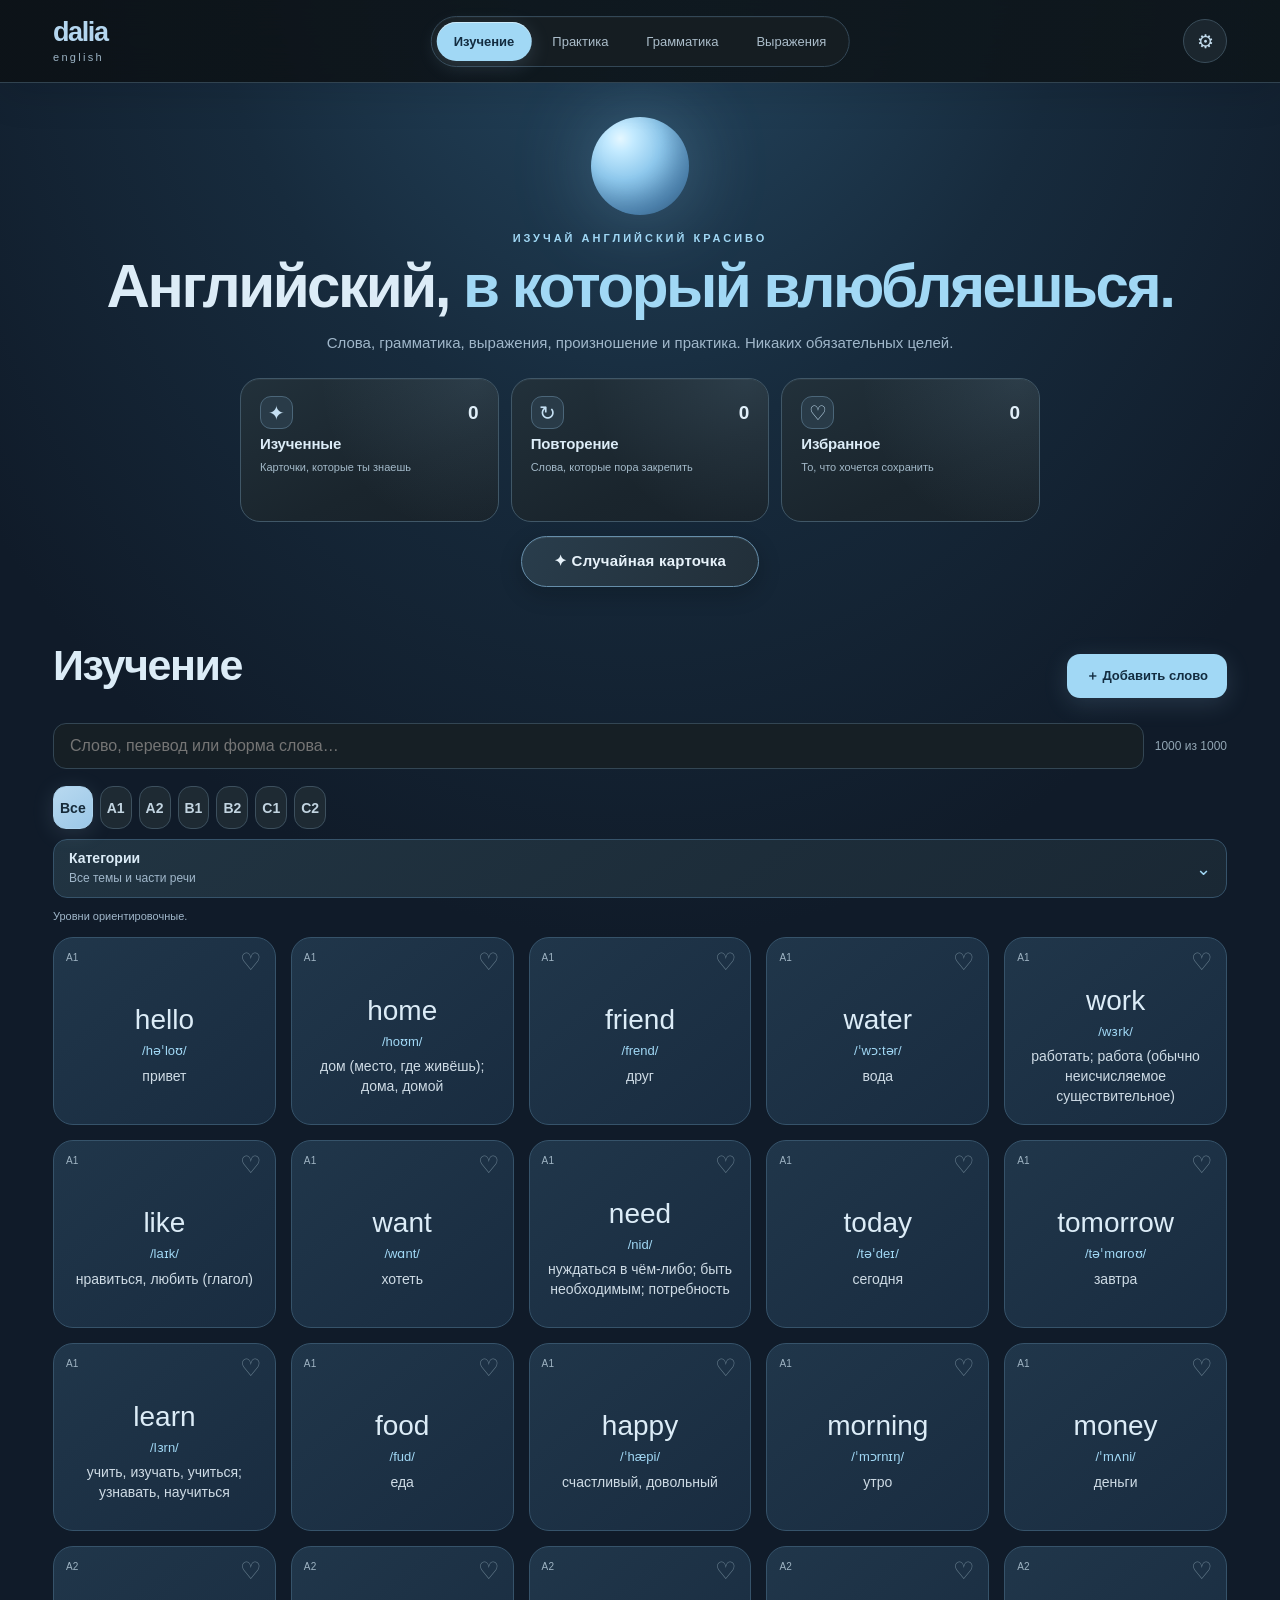
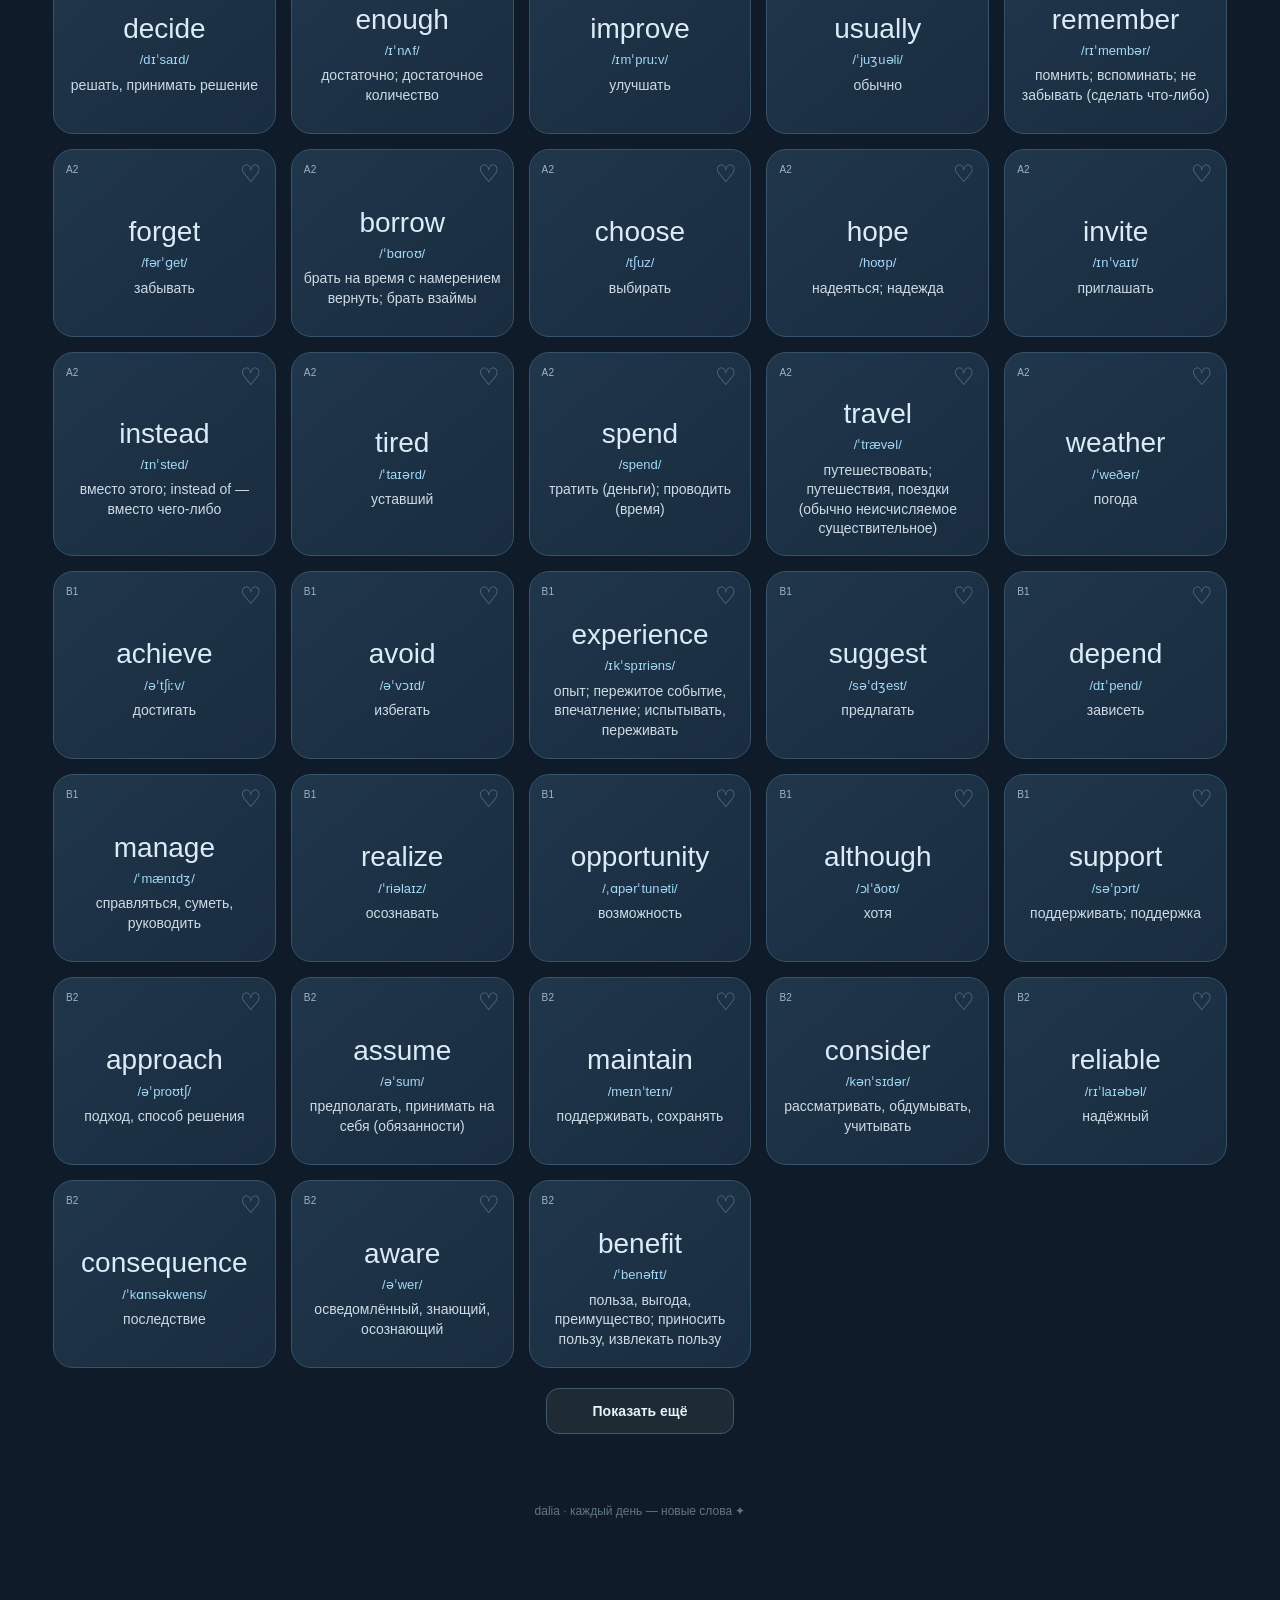
==== commit b92d650b: "Remove footer language links and refresh settings-only navigation" ====
--- a/english/index.html
+++ b/english/index.html
@@ -1,4 +1,4 @@
-<!doctype html><html lang="ru"><head><meta charset="utf-8"><meta name="viewport" content="width=device-width,initial-scale=1"><meta name="theme-color" content="#101b29"><title>Изучение английских слов онлайн — dalia</title><meta name="description" content="Бесплатное изучение английского онлайн в dalia: 1000 карточек A1–C2 и 100 устойчивых выражений с переводом, транскрипцией, примерами, озвучиванием интервальным повторением и грамматикой."><meta name="robots" content="index, follow, max-image-preview:large"><link rel="canonical" href="https://daliastudy.ru/english/"><link rel="manifest" href="./manifest.webmanifest"><link rel="apple-touch-icon" href="../icons/icon-192.png"><meta name="apple-mobile-web-app-capable" content="yes"><meta name="apple-mobile-web-app-status-bar-style" content="black-translucent"><meta property="og:type" content="website"><meta property="og:locale" content="ru_RU"><meta property="og:site_name" content="dalia"><meta property="og:title" content="Изучение английских слов онлайн — dalia"><meta property="og:description" content="Бесплатное изучение английского онлайн в dalia: 1000 карточек A1–C2 и 100 устойчивых выражений с переводом, транскрипцией, примерами, озвучиванием интервальным повторением и грамматикой."><meta property="og:url" content="https://daliastudy.ru/english/"><meta property="og:image" content="https://daliastudy.ru/icons/icon-512.png"><meta name="twitter:card" content="summary"><meta name="twitter:title" content="Изучение английских слов онлайн — dalia"><meta name="twitter:description" content="Бесплатное изучение английского онлайн в dalia: 1000 карточек A1–C2 и 100 устойчивых выражений с переводом, транскрипцией, примерами, озвучиванием интервальным повторением и грамматикой."><meta name="twitter:image" content="https://daliastudy.ru/icons/icon-512.png"><script type="application/ld+json">{"@context":"https://schema.org","@type":"WebApplication","name":"dalia English","url":"https://daliastudy.ru/english/","description":"Бесплатное изучение английского онлайн в dalia: 1000 карточек A1–C2 и 100 устойчивых выражений с переводом, транскрипцией, примерами, озвучиванием интервальным повторением и грамматикой.","applicationCategory":"EducationalApplication","operatingSystem":"Any","inLanguage":"ru-RU","isAccessibleForFree":true,"offers":{"@type":"Offer","price":"0","priceCurrency":"RUB"}}</script><link rel="stylesheet" href="./blue.css?v=8"><link rel="icon" href="../icons/icon-192.png"><style>.english-word{font-size:clamp(18px,2.5vw,28px);overflow-wrap:anywhere}.english-example{font-size:13px;color:var(--muted);margin-top:12px}.english-answer{display:block;width:100%;max-width:520px;margin:20px auto;text-align:center;padding:16px}.english-actions{display:flex;justify-content:center;gap:8px;flex-wrap:wrap}.english-quiz-title{font-size:clamp(24px,5vw,42px);margin:24px 0;overflow-wrap:anywhere}.collection-case.active{border-color:var(--pink);box-shadow:0 0 20px #a1d8f522}.option.correct:disabled,.option.wrong:disabled{opacity:1}#page-learn{scroll-margin-top:100px}.english-word{font-weight:650;line-height:1.25;margin:14px 0 8px}.english-example{line-height:1.5}.word-card .meaning{font-size:14px}.word-card .english-example{font-size:12px}.word-card{min-height:197px}.catalog-level-grid{grid-template-columns:repeat(7,minmax(0,1fr))}@media(max-width:700px){.catalog-level-grid{grid-template-columns:repeat(4,minmax(0,1fr))}}.english-quiz-title{font-weight:650}.english-answer{min-height:74px}.english-actions{margin-top:12px}.english-modal-word{font-size:clamp(32px,6vw,58px);font-weight:650;text-align:center;margin:20px 0 12px;color:var(--pink);overflow-wrap:anywhere}.english-modal-word+.modal-meaning{text-align:center;font-size:20px;margin-bottom:18px}#modal-body>.note{text-align:center}#modal-body>.soft,#modal-body>.ghost{margin:8px 0}.translation-input{text-align:center;min-height:88px;resize:vertical}.english-result{font-size:22px;color:var(--pink);margin:12px 0}.quiz .english-actions{justify-content:center}.quiz-answered .english-actions .primary{min-width:200px;min-height:48px}#quiz-area{scroll-margin-top:100px}.translation-examples{overflow-wrap:anywhere}.hero.hidden{display:none!important}.english-card-meta{text-align:center;color:var(--muted);font-size:11px;letter-spacing:.09em;text-transform:uppercase;margin-bottom:8px}.english-card-ipa{text-align:center;color:var(--muted);font-size:16px;margin:4px 0 12px}.english-collocations{border-top:1px solid var(--stroke);padding:16px 0 8px;margin-top:16px}.english-collocation{font-size:14px;line-height:1.55;margin:8px 0;overflow-wrap:anywhere}.english-preview{position:relative;cursor:pointer;text-align:center;min-width:0}.english-preview .english-preview-word{font-size:clamp(19px,3vw,30px);line-height:1.25;overflow-wrap:anywhere;word-break:normal}.english-preview .tag{padding-right:30px;text-align:left}.english-preview .pin{overflow-wrap:anywhere}.english-preview .meaning{overflow-wrap:anywhere}.english-preview .star{position:absolute;top:10px;right:10px}.english-preview.word-card{display:flex;flex-direction:column;align-items:center;justify-content:center;gap:5px;padding:44px 12px 16px;min-height:188px;height:auto}.english-preview .english-preview-word{font-size:clamp(18px,2.4vw,28px);margin:0;line-height:1.22;max-width:100%;overflow-wrap:anywhere;text-wrap:balance}.english-preview .pin{font-size:13px;line-height:1.35;max-width:100%;overflow-wrap:anywhere}.english-preview .meaning{margin:2px 0 0;line-height:1.4;font-size:14px}.english-preview .done{position:static;margin-top:5px;line-height:1.3}.english-preview .tag{top:14px;left:12px;padding:0}.english-preview .star{top:2px;right:2px;min-width:44px;min-height:44px}.english-more{display:flex;justify-content:center;margin:20px 0 8px}.english-more button{min-height:46px;min-width:165px}.english-dialog-open{overflow:hidden}.speech-notice{position:fixed;bottom:calc(90px + env(safe-area-inset-bottom,0px));left:50%;transform:translateX(-50%);width:max-content;max-width:calc(100% - 28px);z-index:190;padding:12px 16px;background:#20364a;color:#dcecf7;border:1px solid #54768f;border-radius:14px;font-size:13px;box-shadow:0 10px 32px #0005;text-align:center}.english-card-ipa{overflow-wrap:anywhere}.quiz .translation-actions button{white-space:normal;max-width:100%}@media(max-width:600px){.english-preview.word-card{padding:42px 9px 13px;min-height:160px;gap:4px}.english-preview .english-preview-word{font-size:clamp(17px,4.3vw,23px)}.english-preview .pin{font-size:12px}.english-preview .meaning{font-size:12px}.english-preview .done{font-size:10px}}@media(max-width:350px){.english-preview .english-preview-word{font-size:16px}.english-preview .pin{font-size:11px}}.english-card-example{display:grid;grid-template-columns:minmax(0,1fr) 36px;gap:6px 10px;padding:14px;border:1px solid var(--stroke);border-radius:15px;background:#a1d8f508;margin:12px 0}.english-example-en{margin:0;font-size:16px;line-height:1.5;align-self:center}.english-example-ru{grid-column:1/-1;margin:0;font-size:13px;line-height:1.5;color:var(--muted)}.english-inline-audio{border:1px solid var(--stroke);background:transparent;color:var(--pink);border-radius:10px;min-width:36px;min-height:36px;padding:5px;align-self:center}.english-collocation{padding:10px 0;margin:0;border-bottom:1px solid #a1d8f51a}.english-collocation:last-child{border-bottom:0}.english-collocation-line{display:flex;justify-content:space-between;align-items:center;gap:8px;font-size:15px}.english-collocation-ru{font-size:13px;color:var(--muted);margin-top:3px}.english-preview .star.active{animation:english-heart .22s ease-out}@keyframes english-heart{50%{transform:scale(1.17)}}@media(prefers-reduced-motion:reduce){.english-preview .star.active{animation:none}}@media(max-width:600px){.english-card-example{padding:11px}.english-example-en{font-size:15px}.english-inline-audio{min-height:40px}.english-collocation-line{font-size:14px}}.english-collection-open{overflow:hidden}.collection-catalog-glyph{font-size:clamp(22px,3.6vw,36px);overflow-wrap:anywhere}.collection-catalog-pinyin{max-width:100%;overflow-wrap:anywhere}@media(max-width:600px){.collection-catalog-glyph{font-size:clamp(19px,5vw,27px)}}.english-other-language{color:var(--muted);text-decoration:none}.english-other-language:hover,.english-other-language:focus-visible{color:var(--pink);text-decoration:underline}.settings-voice-preview{align-self:flex-start;min-height:44px;margin:4px 0 12px}#english-voice-status{overflow-wrap:anywhere;line-height:1.55}.english-practice-example{margin:12px auto 4px;max-width:580px;display:flex;flex-direction:column;align-items:center;gap:6px}.english-practice-example .english-example-en{font-size:15px}.english-practice-example button{min-height:40px;font-size:12px}.english-cloze-translation{color:var(--muted);font-size:14px;text-align:center;margin:8px 0 20px;line-height:1.6}.english-order-built,.english-order-bank{display:flex;flex-wrap:wrap;justify-content:center;align-items:center;gap:8px;padding:12px;max-width:680px;margin:12px auto;min-height:66px}.english-order-built{border:1px solid var(--stroke);border-radius:14px;background:var(--surface2)}.english-order-token{border:1px solid var(--stroke);border-radius:10px;padding:8px 12px;min-height:42px;background:var(--surface);color:var(--text);font-size:14px;overflow-wrap:anywhere;max-width:100%}.english-order-token:disabled{opacity:.32}.english-order-built .english-order-token{border-color:var(--pink);color:var(--pink2)}.english-spelling-diff{display:flex;justify-content:center;flex-wrap:wrap;gap:2px;margin:12px auto 8px;font:18px ui-monospace,monospace}.english-spelling-diff span{min-width:1ch;padding:2px;border-radius:4px}.english-spelling-wrong,.english-spelling-extra,.english-spelling-missing{color:var(--bad);background:#ff9db31a}.english-spelling-extra{text-decoration:line-through}.english-spelling-ok{color:var(--text)}.english-order-token::before,.english-order-token::after{content:none!important;display:none!important}.quiz .english-order-actions{display:flex;flex-wrap:wrap;justify-content:center;align-items:center;gap:8px;margin-top:16px}.english-order-primary-row{display:flex;justify-content:center;flex:0 0 100%;width:100%;margin-bottom:4px}.english-order-primary-row>.primary{width:min(100%,260px);min-height:48px;max-width:100%}.english-order-actions>.ghost{min-height:40px;max-width:100%;white-space:normal}#page-motivation .wisdom-hanzi{font-size:clamp(25px,4vw,43px);font-weight:600;letter-spacing:0;line-height:1.35;text-wrap:balance}#page-motivation .wisdom-center{min-height:230px}#page-motivation .quote-small{width:100%;text-align:left;color:var(--text);background:var(--surface);white-space:normal;cursor:pointer}#page-motivation .wisdom-meaning-text p{margin:0;font-size:14px;line-height:1.75}#page-motivation .quote-small h3{color:var(--pink);line-height:1.4}#page-motivation .quote-more{display:block;margin:18px auto 0}@media(max-width:480px){#page-motivation .wisdom-hanzi{font-size:clamp(24px,6.8vw,32px)}#page-motivation .wisdom-center{min-height:210px}}.english-search-wrap{position:relative;flex:1;min-width:0}.english-search-wrap>.search{width:100%;max-width:100%;padding-right:46px}.english-search-wrap input::-webkit-search-cancel-button{display:none}.english-search-clear{position:absolute;right:5px;top:50%;transform:translateY(-50%);width:36px;height:36px;border:0;background:transparent;color:var(--muted);font-size:24px;line-height:1;border-radius:10px}.english-search-clear:hover,.english-search-clear:focus-visible{background:#a1d8f515;color:var(--pink)}.english-search-note{margin:8px 0 12px}.word-card+.empty button,.empty>.soft{display:block;margin:12px auto 0}#page-learn .catalog-level-block{padding:0;background:transparent;border:0;box-shadow:none;margin:12px 0 5px}#page-learn .catalog-level-grid{margin:0;gap:7px}#page-learn .level-choice{min-height:43px;padding:9px 6px;justify-content:center;gap:0}#page-learn .level-choice-label{margin:0;font-size:14px}#page-learn .english-level-note{margin:0 0 15px;font-size:11px}#page-practice .section-head{margin-bottom:16px}#page-practice .section-head h2{margin:0}.english-practice-toolbar{display:grid;grid-template-columns:minmax(0,1fr) minmax(106px,auto);gap:10px;align-items:stretch;margin:0 0 14px}.english-mode-select{position:relative;min-width:0}.english-mode-select select,.english-filter-toggle{width:100%;min-height:48px;border:1px solid var(--stroke);border-radius:14px;background:#1c2c39;color:var(--text);font:inherit;font-size:14px;box-sizing:border-box}.english-mode-select select{appearance:none;padding:10px 36px 10px 14px;cursor:pointer;text-overflow:ellipsis}.english-mode-select select option{background:#1c2c39;color:#e7f1f7}.english-mode-select>span{position:absolute;right:14px;top:50%;transform:translateY(-55%);pointer-events:none;color:var(--pink)}.english-filter-toggle{display:flex;align-items:center;justify-content:center;gap:9px;padding:8px 12px;cursor:pointer;text-align:center}.english-filter-toggle[aria-expanded=true]{border-color:var(--pink);background:#263c4e}.english-filter-toggle>span:first-child{font-size:13px;max-width:155px;overflow-wrap:anywhere}.english-filter-toggle>span:last-child{color:var(--pink);font-size:18px}.english-filter-panel.practice-levels{padding:14px;margin:0 0 14px;border-radius:15px}.english-filter-panel .practice-level-buttons{display:grid;grid-template-columns:repeat(6,minmax(0,1fr));gap:7px;margin-top:10px}.english-filter-panel .practice-level-buttons .chip{min-width:0;padding:9px 4px;font-size:13px;min-height:42px}.english-review-row{display:flex;align-items:center;justify-content:space-between;gap:12px;margin-top:14px;padding-top:13px;border-top:1px solid var(--stroke);font-size:13px}.english-review-switch{width:48px;height:28px;border-radius:20px;border:1px solid #587083;background:#26323d;padding:3px;display:flex;align-items:center;cursor:pointer;flex:none}.english-review-switch>span{width:20px;height:20px;background:#b5c8d7;border-radius:50%;transition:transform .18s}.english-review-switch[aria-checked=true]{background:#a1d8f5;border-color:#a1d8f5}.english-review-switch[aria-checked=true]>span{background:#173043;transform:translateX(19px)}.quiz .english-order-primary-row{flex:0 0 100%;margin-bottom:4px}.quiz .translation-actions,.quiz .english-actions{justify-content:center;flex-wrap:wrap}.quiz .translation-actions>.ghost,.quiz .english-actions>.ghost{min-height:40px}.english-mode-select select:focus-visible,.english-filter-toggle:focus-visible,.english-review-switch:focus-visible{outline:2px solid var(--pink);outline-offset:3px}@media(max-width:480px){.english-practice-toolbar{gap:7px;grid-template-columns:minmax(0,1fr) minmax(90px,auto)}.english-mode-select select{font-size:12px;padding-left:10px;padding-right:28px}.english-mode-select>span{right:10px}.english-filter-toggle{padding:8px;gap:5px}.english-filter-toggle>span:first-child{font-size:11px;max-width:92px}.english-filter-panel .practice-level-buttons{grid-template-columns:repeat(3,minmax(0,1fr))}#page-learn .catalog-level-grid{grid-template-columns:repeat(4,minmax(0,1fr))}}@media(prefers-reduced-motion:reduce){.english-review-switch>span{transition:none}}.english-practice-label{align-self:center;color:var(--muted);font-size:13px;font-weight:550}.english-mode-picker{margin:0 0 18px;display:flex;flex-direction:column;gap:10px}.english-mixed-card{display:flex;align-items:stretch;gap:0;border:1px solid #40596b;border-radius:17px;overflow:hidden;background:linear-gradient(120deg,#243a4b,#1a2936)}.english-mixed-main,.english-mixed-config,.english-mode-tile,.english-mixed-option{font:inherit;color:var(--text);cursor:pointer;text-align:left;min-width:0}.english-mixed-main{display:flex;align-items:center;gap:12px;flex:1;border:0;background:transparent;padding:15px 12px;border-radius:0}.english-mixed-main.active{background:#a1d8f518;box-shadow:inset 3px 0 0 #a1d8f5}.english-mode-icon{display:flex;align-items:center;justify-content:center;width:34px;height:34px;flex:0 0 34px;border-radius:10px;background:#a1d8f510;color:#acd7f2;font-size:21px;font-weight:600;line-height:1}.english-mixed-text,.english-mode-copy{display:flex;flex-direction:column;gap:4px;min-width:0}.english-mixed-text strong{font-size:15px;font-weight:650;line-height:1.3}.english-mixed-text small,.english-mode-copy small{font-size:11px;color:var(--muted);line-height:1.4}.english-mixed-config{display:flex;align-items:center;justify-content:center;gap:5px;padding:12px;border:0;border-left:1px solid #40596b;background:transparent;color:#acd7f2;font-size:12px;white-space:nowrap}.english-mixed-config[aria-expanded=true]{background:#a1d8f520}.english-mixed-config>span:first-child{font-size:19px;line-height:1}.english-mode-grid{display:grid;grid-template-columns:repeat(3,minmax(0,1fr));gap:8px}.english-mode-tile{display:flex;align-items:center;gap:9px;padding:12px 10px;min-height:76px;background:#182631;border:1px solid #374e5e;border-radius:14px;line-height:1.3}.english-mode-copy strong{font-size:13px;line-height:1.3;font-weight:600;overflow-wrap:anywhere}.english-mode-tile.active{background:#2b465b;border-color:#a1d8f5;box-shadow:inset 0 0 0 1px #a1d8f52a}.english-mode-tile.active .english-mode-icon{background:#a1d8f52b;color:#d7efff}.english-mixed-panel{border:1px solid #40596b;background:#192a38;border-radius:15px;padding:14px}.english-mixed-panel-head{display:flex;justify-content:space-between;gap:8px;align-items:center;margin-bottom:10px;font-size:14px}.english-mixed-options{display:grid;grid-template-columns:repeat(2,minmax(0,1fr));gap:7px}.english-mixed-option{display:flex;align-items:center;gap:8px;border:1px solid #40596b;background:#14232e;border-radius:10px;padding:10px;min-height:44px;font-size:12px;line-height:1.35}.english-mixed-check{display:flex;align-items:center;justify-content:center;width:20px;height:20px;flex:0 0 20px;border:1px solid #688296;border-radius:6px;color:transparent;font-size:13px}.english-mixed-option.active{background:#263e51;border-color:#83b5d7}.english-mixed-option.active .english-mixed-check{background:#a1d8f5;color:#173043;border-color:#a1d8f5}.english-mixed-actions{display:flex;justify-content:flex-end;gap:8px;flex-wrap:wrap}.english-mixed-actions button{min-height:42px}.english-mixed-panel #mixed-config-note{margin:12px 0}.english-mode-picker button:focus-visible{outline:2px solid #bce7ff;outline-offset:-3px}@media(hover:hover){.english-mode-tile:hover,.english-mixed-option:hover,.english-mixed-config:hover{border-color:#8db7d6;background:#2b4051}}@media(max-width:700px){.english-mode-grid{grid-template-columns:repeat(2,minmax(0,1fr))}.english-mode-tile{min-height:68px;padding:10px 9px;gap:8px}.english-mode-copy strong{font-size:12px}.english-mode-copy small{font-size:10px}}@media(max-width:380px){.english-mode-icon{width:28px;height:28px;flex-basis:28px;font-size:17px}.english-mixed-main{padding:11px 9px;gap:7px}.english-mixed-text strong{font-size:13px}.english-mixed-config{padding:9px 7px;font-size:11px}.english-mode-tile{padding:9px 7px;gap:6px}.english-mixed-panel{padding:10px}.english-mixed-option{padding:8px 6px;font-size:11px}}.english-catalog-category-toggle{justify-content:space-between;text-align:left;margin:10px 0 12px;min-height:58px;padding:10px 15px;background:linear-gradient(145deg,#213442,#1a2834)}.english-catalog-category-copy{display:flex;flex-direction:column;gap:4px;min-width:0}.english-catalog-category-copy strong{font-size:14px;font-weight:650}.english-catalog-category-copy small{color:var(--muted);font-size:12px;overflow-wrap:anywhere}.english-category-chevron{font-size:20px;color:var(--pink);line-height:1;transition:transform .2s}.english-catalog-category-toggle[aria-expanded=true] .english-category-chevron{transform:rotate(180deg)}.english-category-filters{display:flex;flex-direction:column;gap:14px;margin:14px 0 6px;min-width:0}.english-catalog-category-panel .english-category-filters{margin:0}.english-category-group+.english-category-group{padding-top:12px;border-top:1px solid var(--stroke)}.english-category-heading{font-size:13px;font-weight:650;color:var(--text);margin:0 0 8px}.english-category-grid{display:grid;grid-template-columns:repeat(3,minmax(0,1fr));gap:7px}.english-category-chip.chip{width:100%;min-width:0;min-height:43px;padding:8px 5px;border-radius:11px;white-space:normal;overflow-wrap:anywhere;line-height:1.2;font-size:12px;text-align:center}.english-category-chip.chip.active{background:var(--pink);color:#132c40;border-color:var(--pink)}.english-category-reset{align-self:flex-end;min-height:32px;padding:5px 8px;font-size:12px;color:var(--muted)}#practice-filter-panel .english-category-grid{grid-template-columns:repeat(2,minmax(0,1fr))}@media(max-width:600px){.english-category-grid{grid-template-columns:repeat(2,minmax(0,1fr))}.english-category-chip.chip{min-height:44px}}@media(prefers-reduced-motion:reduce){.english-category-chevron{transition:none}}
+<!doctype html><html lang="ru"><head><meta charset="utf-8"><meta name="viewport" content="width=device-width,initial-scale=1"><meta name="theme-color" content="#101b29"><title>Изучение английских слов онлайн — dalia</title><meta name="description" content="Бесплатное изучение английского онлайн в dalia: 1000 карточек A1–C2 и 100 устойчивых выражений с переводом, транскрипцией, примерами, озвучиванием интервальным повторением и грамматикой."><meta name="robots" content="index, follow, max-image-preview:large"><link rel="canonical" href="https://daliastudy.ru/english/"><link rel="manifest" href="./manifest.webmanifest"><link rel="apple-touch-icon" href="../icons/icon-192.png"><meta name="apple-mobile-web-app-capable" content="yes"><meta name="apple-mobile-web-app-status-bar-style" content="black-translucent"><meta property="og:type" content="website"><meta property="og:locale" content="ru_RU"><meta property="og:site_name" content="dalia"><meta property="og:title" content="Изучение английских слов онлайн — dalia"><meta property="og:description" content="Бесплатное изучение английского онлайн в dalia: 1000 карточек A1–C2 и 100 устойчивых выражений с переводом, транскрипцией, примерами, озвучиванием интервальным повторением и грамматикой."><meta property="og:url" content="https://daliastudy.ru/english/"><meta property="og:image" content="https://daliastudy.ru/icons/icon-512.png"><meta name="twitter:card" content="summary"><meta name="twitter:title" content="Изучение английских слов онлайн — dalia"><meta name="twitter:description" content="Бесплатное изучение английского онлайн в dalia: 1000 карточек A1–C2 и 100 устойчивых выражений с переводом, транскрипцией, примерами, озвучиванием интервальным повторением и грамматикой."><meta name="twitter:image" content="https://daliastudy.ru/icons/icon-512.png"><script type="application/ld+json">{"@context":"https://schema.org","@type":"WebApplication","name":"dalia English","url":"https://daliastudy.ru/english/","description":"Бесплатное изучение английского онлайн в dalia: 1000 карточек A1–C2 и 100 устойчивых выражений с переводом, транскрипцией, примерами, озвучиванием интервальным повторением и грамматикой.","applicationCategory":"EducationalApplication","operatingSystem":"Any","inLanguage":"ru-RU","isAccessibleForFree":true,"offers":{"@type":"Offer","price":"0","priceCurrency":"RUB"}}</script><link rel="stylesheet" href="./blue.css?v=9"><link rel="icon" href="../icons/icon-192.png"><style>.english-word{font-size:clamp(18px,2.5vw,28px);overflow-wrap:anywhere}.english-example{font-size:13px;color:var(--muted);margin-top:12px}.english-answer{display:block;width:100%;max-width:520px;margin:20px auto;text-align:center;padding:16px}.english-actions{display:flex;justify-content:center;gap:8px;flex-wrap:wrap}.english-quiz-title{font-size:clamp(24px,5vw,42px);margin:24px 0;overflow-wrap:anywhere}.collection-case.active{border-color:var(--pink);box-shadow:0 0 20px #a1d8f522}.option.correct:disabled,.option.wrong:disabled{opacity:1}#page-learn{scroll-margin-top:100px}.english-word{font-weight:650;line-height:1.25;margin:14px 0 8px}.english-example{line-height:1.5}.word-card .meaning{font-size:14px}.word-card .english-example{font-size:12px}.word-card{min-height:197px}.catalog-level-grid{grid-template-columns:repeat(7,minmax(0,1fr))}@media(max-width:700px){.catalog-level-grid{grid-template-columns:repeat(4,minmax(0,1fr))}}.english-quiz-title{font-weight:650}.english-answer{min-height:74px}.english-actions{margin-top:12px}.english-modal-word{font-size:clamp(32px,6vw,58px);font-weight:650;text-align:center;margin:20px 0 12px;color:var(--pink);overflow-wrap:anywhere}.english-modal-word+.modal-meaning{text-align:center;font-size:20px;margin-bottom:18px}#modal-body>.note{text-align:center}#modal-body>.soft,#modal-body>.ghost{margin:8px 0}.translation-input{text-align:center;min-height:88px;resize:vertical}.english-result{font-size:22px;color:var(--pink);margin:12px 0}.quiz .english-actions{justify-content:center}.quiz-answered .english-actions .primary{min-width:200px;min-height:48px}#quiz-area{scroll-margin-top:100px}.translation-examples{overflow-wrap:anywhere}.hero.hidden{display:none!important}.english-card-meta{text-align:center;color:var(--muted);font-size:11px;letter-spacing:.09em;text-transform:uppercase;margin-bottom:8px}.english-card-ipa{text-align:center;color:var(--muted);font-size:16px;margin:4px 0 12px}.english-collocations{border-top:1px solid var(--stroke);padding:16px 0 8px;margin-top:16px}.english-collocation{font-size:14px;line-height:1.55;margin:8px 0;overflow-wrap:anywhere}.english-preview{position:relative;cursor:pointer;text-align:center;min-width:0}.english-preview .english-preview-word{font-size:clamp(19px,3vw,30px);line-height:1.25;overflow-wrap:anywhere;word-break:normal}.english-preview .tag{padding-right:30px;text-align:left}.english-preview .pin{overflow-wrap:anywhere}.english-preview .meaning{overflow-wrap:anywhere}.english-preview .star{position:absolute;top:10px;right:10px}.english-preview.word-card{display:flex;flex-direction:column;align-items:center;justify-content:center;gap:5px;padding:44px 12px 16px;min-height:188px;height:auto}.english-preview .english-preview-word{font-size:clamp(18px,2.4vw,28px);margin:0;line-height:1.22;max-width:100%;overflow-wrap:anywhere;text-wrap:balance}.english-preview .pin{font-size:13px;line-height:1.35;max-width:100%;overflow-wrap:anywhere}.english-preview .meaning{margin:2px 0 0;line-height:1.4;font-size:14px}.english-preview .done{position:static;margin-top:5px;line-height:1.3}.english-preview .tag{top:14px;left:12px;padding:0}.english-preview .star{top:2px;right:2px;min-width:44px;min-height:44px}.english-more{display:flex;justify-content:center;margin:20px 0 8px}.english-more button{min-height:46px;min-width:165px}.english-dialog-open{overflow:hidden}.speech-notice{position:fixed;bottom:calc(90px + env(safe-area-inset-bottom,0px));left:50%;transform:translateX(-50%);width:max-content;max-width:calc(100% - 28px);z-index:190;padding:12px 16px;background:#20364a;color:#dcecf7;border:1px solid #54768f;border-radius:14px;font-size:13px;box-shadow:0 10px 32px #0005;text-align:center}.english-card-ipa{overflow-wrap:anywhere}.quiz .translation-actions button{white-space:normal;max-width:100%}@media(max-width:600px){.english-preview.word-card{padding:42px 9px 13px;min-height:160px;gap:4px}.english-preview .english-preview-word{font-size:clamp(17px,4.3vw,23px)}.english-preview .pin{font-size:12px}.english-preview .meaning{font-size:12px}.english-preview .done{font-size:10px}}@media(max-width:350px){.english-preview .english-preview-word{font-size:16px}.english-preview .pin{font-size:11px}}.english-card-example{display:grid;grid-template-columns:minmax(0,1fr) 36px;gap:6px 10px;padding:14px;border:1px solid var(--stroke);border-radius:15px;background:#a1d8f508;margin:12px 0}.english-example-en{margin:0;font-size:16px;line-height:1.5;align-self:center}.english-example-ru{grid-column:1/-1;margin:0;font-size:13px;line-height:1.5;color:var(--muted)}.english-inline-audio{border:1px solid var(--stroke);background:transparent;color:var(--pink);border-radius:10px;min-width:36px;min-height:36px;padding:5px;align-self:center}.english-collocation{padding:10px 0;margin:0;border-bottom:1px solid #a1d8f51a}.english-collocation:last-child{border-bottom:0}.english-collocation-line{display:flex;justify-content:space-between;align-items:center;gap:8px;font-size:15px}.english-collocation-ru{font-size:13px;color:var(--muted);margin-top:3px}.english-preview .star.active{animation:english-heart .22s ease-out}@keyframes english-heart{50%{transform:scale(1.17)}}@media(prefers-reduced-motion:reduce){.english-preview .star.active{animation:none}}@media(max-width:600px){.english-card-example{padding:11px}.english-example-en{font-size:15px}.english-inline-audio{min-height:40px}.english-collocation-line{font-size:14px}}.english-collection-open{overflow:hidden}.collection-catalog-glyph{font-size:clamp(22px,3.6vw,36px);overflow-wrap:anywhere}.collection-catalog-pinyin{max-width:100%;overflow-wrap:anywhere}@media(max-width:600px){.collection-catalog-glyph{font-size:clamp(19px,5vw,27px)}}.english-other-language{color:var(--muted);text-decoration:none}.english-other-language:hover,.english-other-language:focus-visible{color:var(--pink);text-decoration:underline}.settings-voice-preview{align-self:flex-start;min-height:44px;margin:4px 0 12px}#english-voice-status{overflow-wrap:anywhere;line-height:1.55}.english-practice-example{margin:12px auto 4px;max-width:580px;display:flex;flex-direction:column;align-items:center;gap:6px}.english-practice-example .english-example-en{font-size:15px}.english-practice-example button{min-height:40px;font-size:12px}.english-cloze-translation{color:var(--muted);font-size:14px;text-align:center;margin:8px 0 20px;line-height:1.6}.english-order-built,.english-order-bank{display:flex;flex-wrap:wrap;justify-content:center;align-items:center;gap:8px;padding:12px;max-width:680px;margin:12px auto;min-height:66px}.english-order-built{border:1px solid var(--stroke);border-radius:14px;background:var(--surface2)}.english-order-token{border:1px solid var(--stroke);border-radius:10px;padding:8px 12px;min-height:42px;background:var(--surface);color:var(--text);font-size:14px;overflow-wrap:anywhere;max-width:100%}.english-order-token:disabled{opacity:.32}.english-order-built .english-order-token{border-color:var(--pink);color:var(--pink2)}.english-spelling-diff{display:flex;justify-content:center;flex-wrap:wrap;gap:2px;margin:12px auto 8px;font:18px ui-monospace,monospace}.english-spelling-diff span{min-width:1ch;padding:2px;border-radius:4px}.english-spelling-wrong,.english-spelling-extra,.english-spelling-missing{color:var(--bad);background:#ff9db31a}.english-spelling-extra{text-decoration:line-through}.english-spelling-ok{color:var(--text)}.english-order-token::before,.english-order-token::after{content:none!important;display:none!important}.quiz .english-order-actions{display:flex;flex-wrap:wrap;justify-content:center;align-items:center;gap:8px;margin-top:16px}.english-order-primary-row{display:flex;justify-content:center;flex:0 0 100%;width:100%;margin-bottom:4px}.english-order-primary-row>.primary{width:min(100%,260px);min-height:48px;max-width:100%}.english-order-actions>.ghost{min-height:40px;max-width:100%;white-space:normal}#page-motivation .wisdom-hanzi{font-size:clamp(25px,4vw,43px);font-weight:600;letter-spacing:0;line-height:1.35;text-wrap:balance}#page-motivation .wisdom-center{min-height:230px}#page-motivation .quote-small{width:100%;text-align:left;color:var(--text);background:var(--surface);white-space:normal;cursor:pointer}#page-motivation .wisdom-meaning-text p{margin:0;font-size:14px;line-height:1.75}#page-motivation .quote-small h3{color:var(--pink);line-height:1.4}#page-motivation .quote-more{display:block;margin:18px auto 0}@media(max-width:480px){#page-motivation .wisdom-hanzi{font-size:clamp(24px,6.8vw,32px)}#page-motivation .wisdom-center{min-height:210px}}.english-search-wrap{position:relative;flex:1;min-width:0}.english-search-wrap>.search{width:100%;max-width:100%;padding-right:46px}.english-search-wrap input::-webkit-search-cancel-button{display:none}.english-search-clear{position:absolute;right:5px;top:50%;transform:translateY(-50%);width:36px;height:36px;border:0;background:transparent;color:var(--muted);font-size:24px;line-height:1;border-radius:10px}.english-search-clear:hover,.english-search-clear:focus-visible{background:#a1d8f515;color:var(--pink)}.english-search-note{margin:8px 0 12px}.word-card+.empty button,.empty>.soft{display:block;margin:12px auto 0}#page-learn .catalog-level-block{padding:0;background:transparent;border:0;box-shadow:none;margin:12px 0 5px}#page-learn .catalog-level-grid{margin:0;gap:7px}#page-learn .level-choice{min-height:43px;padding:9px 6px;justify-content:center;gap:0}#page-learn .level-choice-label{margin:0;font-size:14px}#page-learn .english-level-note{margin:0 0 15px;font-size:11px}#page-practice .section-head{margin-bottom:16px}#page-practice .section-head h2{margin:0}.english-practice-toolbar{display:grid;grid-template-columns:minmax(0,1fr) minmax(106px,auto);gap:10px;align-items:stretch;margin:0 0 14px}.english-mode-select{position:relative;min-width:0}.english-mode-select select,.english-filter-toggle{width:100%;min-height:48px;border:1px solid var(--stroke);border-radius:14px;background:#1c2c39;color:var(--text);font:inherit;font-size:14px;box-sizing:border-box}.english-mode-select select{appearance:none;padding:10px 36px 10px 14px;cursor:pointer;text-overflow:ellipsis}.english-mode-select select option{background:#1c2c39;color:#e7f1f7}.english-mode-select>span{position:absolute;right:14px;top:50%;transform:translateY(-55%);pointer-events:none;color:var(--pink)}.english-filter-toggle{display:flex;align-items:center;justify-content:center;gap:9px;padding:8px 12px;cursor:pointer;text-align:center}.english-filter-toggle[aria-expanded=true]{border-color:var(--pink);background:#263c4e}.english-filter-toggle>span:first-child{font-size:13px;max-width:155px;overflow-wrap:anywhere}.english-filter-toggle>span:last-child{color:var(--pink);font-size:18px}.english-filter-panel.practice-levels{padding:14px;margin:0 0 14px;border-radius:15px}.english-filter-panel .practice-level-buttons{display:grid;grid-template-columns:repeat(6,minmax(0,1fr));gap:7px;margin-top:10px}.english-filter-panel .practice-level-buttons .chip{min-width:0;padding:9px 4px;font-size:13px;min-height:42px}.english-review-row{display:flex;align-items:center;justify-content:space-between;gap:12px;margin-top:14px;padding-top:13px;border-top:1px solid var(--stroke);font-size:13px}.english-review-switch{width:48px;height:28px;border-radius:20px;border:1px solid #587083;background:#26323d;padding:3px;display:flex;align-items:center;cursor:pointer;flex:none}.english-review-switch>span{width:20px;height:20px;background:#b5c8d7;border-radius:50%;transition:transform .18s}.english-review-switch[aria-checked=true]{background:#a1d8f5;border-color:#a1d8f5}.english-review-switch[aria-checked=true]>span{background:#173043;transform:translateX(19px)}.quiz .english-order-primary-row{flex:0 0 100%;margin-bottom:4px}.quiz .translation-actions,.quiz .english-actions{justify-content:center;flex-wrap:wrap}.quiz .translation-actions>.ghost,.quiz .english-actions>.ghost{min-height:40px}.english-mode-select select:focus-visible,.english-filter-toggle:focus-visible,.english-review-switch:focus-visible{outline:2px solid var(--pink);outline-offset:3px}@media(max-width:480px){.english-practice-toolbar{gap:7px;grid-template-columns:minmax(0,1fr) minmax(90px,auto)}.english-mode-select select{font-size:12px;padding-left:10px;padding-right:28px}.english-mode-select>span{right:10px}.english-filter-toggle{padding:8px;gap:5px}.english-filter-toggle>span:first-child{font-size:11px;max-width:92px}.english-filter-panel .practice-level-buttons{grid-template-columns:repeat(3,minmax(0,1fr))}#page-learn .catalog-level-grid{grid-template-columns:repeat(4,minmax(0,1fr))}}@media(prefers-reduced-motion:reduce){.english-review-switch>span{transition:none}}.english-practice-label{align-self:center;color:var(--muted);font-size:13px;font-weight:550}.english-mode-picker{margin:0 0 18px;display:flex;flex-direction:column;gap:10px}.english-mixed-card{display:flex;align-items:stretch;gap:0;border:1px solid #40596b;border-radius:17px;overflow:hidden;background:linear-gradient(120deg,#243a4b,#1a2936)}.english-mixed-main,.english-mixed-config,.english-mode-tile,.english-mixed-option{font:inherit;color:var(--text);cursor:pointer;text-align:left;min-width:0}.english-mixed-main{display:flex;align-items:center;gap:12px;flex:1;border:0;background:transparent;padding:15px 12px;border-radius:0}.english-mixed-main.active{background:#a1d8f518;box-shadow:inset 3px 0 0 #a1d8f5}.english-mode-icon{display:flex;align-items:center;justify-content:center;width:34px;height:34px;flex:0 0 34px;border-radius:10px;background:#a1d8f510;color:#acd7f2;font-size:21px;font-weight:600;line-height:1}.english-mixed-text,.english-mode-copy{display:flex;flex-direction:column;gap:4px;min-width:0}.english-mixed-text strong{font-size:15px;font-weight:650;line-height:1.3}.english-mixed-text small,.english-mode-copy small{font-size:11px;color:var(--muted);line-height:1.4}.english-mixed-config{display:flex;align-items:center;justify-content:center;gap:5px;padding:12px;border:0;border-left:1px solid #40596b;background:transparent;color:#acd7f2;font-size:12px;white-space:nowrap}.english-mixed-config[aria-expanded=true]{background:#a1d8f520}.english-mixed-config>span:first-child{font-size:19px;line-height:1}.english-mode-grid{display:grid;grid-template-columns:repeat(3,minmax(0,1fr));gap:8px}.english-mode-tile{display:flex;align-items:center;gap:9px;padding:12px 10px;min-height:76px;background:#182631;border:1px solid #374e5e;border-radius:14px;line-height:1.3}.english-mode-copy strong{font-size:13px;line-height:1.3;font-weight:600;overflow-wrap:anywhere}.english-mode-tile.active{background:#2b465b;border-color:#a1d8f5;box-shadow:inset 0 0 0 1px #a1d8f52a}.english-mode-tile.active .english-mode-icon{background:#a1d8f52b;color:#d7efff}.english-mixed-panel{border:1px solid #40596b;background:#192a38;border-radius:15px;padding:14px}.english-mixed-panel-head{display:flex;justify-content:space-between;gap:8px;align-items:center;margin-bottom:10px;font-size:14px}.english-mixed-options{display:grid;grid-template-columns:repeat(2,minmax(0,1fr));gap:7px}.english-mixed-option{display:flex;align-items:center;gap:8px;border:1px solid #40596b;background:#14232e;border-radius:10px;padding:10px;min-height:44px;font-size:12px;line-height:1.35}.english-mixed-check{display:flex;align-items:center;justify-content:center;width:20px;height:20px;flex:0 0 20px;border:1px solid #688296;border-radius:6px;color:transparent;font-size:13px}.english-mixed-option.active{background:#263e51;border-color:#83b5d7}.english-mixed-option.active .english-mixed-check{background:#a1d8f5;color:#173043;border-color:#a1d8f5}.english-mixed-actions{display:flex;justify-content:flex-end;gap:8px;flex-wrap:wrap}.english-mixed-actions button{min-height:42px}.english-mixed-panel #mixed-config-note{margin:12px 0}.english-mode-picker button:focus-visible{outline:2px solid #bce7ff;outline-offset:-3px}@media(hover:hover){.english-mode-tile:hover,.english-mixed-option:hover,.english-mixed-config:hover{border-color:#8db7d6;background:#2b4051}}@media(max-width:700px){.english-mode-grid{grid-template-columns:repeat(2,minmax(0,1fr))}.english-mode-tile{min-height:68px;padding:10px 9px;gap:8px}.english-mode-copy strong{font-size:12px}.english-mode-copy small{font-size:10px}}@media(max-width:380px){.english-mode-icon{width:28px;height:28px;flex-basis:28px;font-size:17px}.english-mixed-main{padding:11px 9px;gap:7px}.english-mixed-text strong{font-size:13px}.english-mixed-config{padding:9px 7px;font-size:11px}.english-mode-tile{padding:9px 7px;gap:6px}.english-mixed-panel{padding:10px}.english-mixed-option{padding:8px 6px;font-size:11px}}.english-catalog-category-toggle{justify-content:space-between;text-align:left;margin:10px 0 12px;min-height:58px;padding:10px 15px;background:linear-gradient(145deg,#213442,#1a2834)}.english-catalog-category-copy{display:flex;flex-direction:column;gap:4px;min-width:0}.english-catalog-category-copy strong{font-size:14px;font-weight:650}.english-catalog-category-copy small{color:var(--muted);font-size:12px;overflow-wrap:anywhere}.english-category-chevron{font-size:20px;color:var(--pink);line-height:1;transition:transform .2s}.english-catalog-category-toggle[aria-expanded=true] .english-category-chevron{transform:rotate(180deg)}.english-category-filters{display:flex;flex-direction:column;gap:14px;margin:14px 0 6px;min-width:0}.english-catalog-category-panel .english-category-filters{margin:0}.english-category-group+.english-category-group{padding-top:12px;border-top:1px solid var(--stroke)}.english-category-heading{font-size:13px;font-weight:650;color:var(--text);margin:0 0 8px}.english-category-grid{display:grid;grid-template-columns:repeat(3,minmax(0,1fr));gap:7px}.english-category-chip.chip{width:100%;min-width:0;min-height:43px;padding:8px 5px;border-radius:11px;white-space:normal;overflow-wrap:anywhere;line-height:1.2;font-size:12px;text-align:center}.english-category-chip.chip.active{background:var(--pink);color:#132c40;border-color:var(--pink)}.english-category-reset{align-self:flex-end;min-height:32px;padding:5px 8px;font-size:12px;color:var(--muted)}#practice-filter-panel .english-category-grid{grid-template-columns:repeat(2,minmax(0,1fr))}@media(max-width:600px){.english-category-grid{grid-template-columns:repeat(2,minmax(0,1fr))}.english-category-chip.chip{min-height:44px}}@media(prefers-reduced-motion:reduce){.english-category-chevron{transition:none}}
 /* English mobile QA: keep controls and long answers within narrow viewports. */
 .english-catalog-category-toggle>span:first-child{flex:1;min-width:0;max-width:none;font-size:14px;text-align:left}
 .english-catalog-category-copy small{line-height:1.4}
@@ -73,4 +73,4 @@
   <div class="wisdom-navigation"><button id="quote-next" type="button" class="wisdom-arrow wisdom-random-next" aria-label="Случайное выражение">↻ <span>Другое выражение</span></button></div>
  </div>
  <div class="wisdom-catalog-section"><button type="button" id="quote-catalog-toggle" class="wisdom-catalog-toggle" aria-controls="quote-catalog-body" aria-expanded="false"><span><strong>Все 100 выражений</strong></span><span class="wisdom-catalog-icon" aria-hidden="true">＋</span></button><div id="quote-catalog-body" class="wisdom-catalog-body hidden"><div class="wisdom-catalog-controls"><div class="english-search-wrap"><input class="search" type="search" id="quote-search" aria-label="Поиск выражений" placeholder="Выражение или его смысл…" autocomplete="off" spellcheck="false"><button type="button" class="english-search-clear hidden" id="quote-search-clear" aria-label="Очистить поиск">×</button></div><button class="ghost" id="quote-filter-fav" type="button" aria-pressed="false">♡ Избранные</button></div><p id="quote-search-note" class="tiny muted english-search-note hidden" role="status"></p><div class="quote-grid" id="quote-grid"></div><button type="button" class="soft quote-more hidden" id="quote-more">Показать ещё</button></div></div>
-</section><section class="page hidden" id="page-grammar" aria-label="Грамматика"><div id="grammar-root"></div></section><div class="footer">dalia · каждый день — новые слова ✦ <span aria-hidden="true">·</span> <a href="../" class="english-other-language">Китайский</a></div></main><nav class="mobile-nav"><button class="navbtn active" data-page="learn"><span class="ico">Aa</span>Изучение</button><button class="navbtn" data-page="practice"><span class="ico">✧</span>Практика</button><button class="navbtn" data-page="grammar"><span class="ico" aria-hidden="true">≡</span>Грамматика</button><button class="navbtn" data-page="motivation"><span class="ico">✦</span>Выражения</button></nav><div class="speech-notice hidden" id="speech-notice" role="status" aria-live="polite"></div><div class="collection-modal-backdrop hidden" id="collection-modal-backdrop" aria-hidden="true"><div class="collection-drawer" id="collection-drawer" role="dialog" aria-modal="true" aria-labelledby="collection-modal-title" tabindex="-1"></div></div><div class="overlay hidden" id="modal-overlay" role="dialog" aria-modal="true" aria-labelledby="modal-title"><div class="modal"><div class="modal-head"><h2 id="modal-title">Карточка</h2><div class="modal-head-actions"><button type="button" class="primary random-next-top hidden" id="modal-next-random" aria-label="Следующая случайная карточка">Следующая <span aria-hidden="true">→</span></button><button class="round-btn" id="modal-close" aria-label="Закрыть">×</button></div></div><div id="modal-body"></div></div></div><script src="./app.js?v=69" defer></script><script src="./grammar-data.js?v=5" defer></script><script src="./grammar.js?v=6" defer></script></body></html>+</section><section class="page hidden" id="page-grammar" aria-label="Грамматика"><div id="grammar-root"></div></section><div class="footer">dalia · каждый день — новые слова ✦</div></main><nav class="mobile-nav"><button class="navbtn active" data-page="learn"><span class="ico">Aa</span>Изучение</button><button class="navbtn" data-page="practice"><span class="ico">✧</span>Практика</button><button class="navbtn" data-page="grammar"><span class="ico" aria-hidden="true">≡</span>Грамматика</button><button class="navbtn" data-page="motivation"><span class="ico">✦</span>Выражения</button></nav><div class="speech-notice hidden" id="speech-notice" role="status" aria-live="polite"></div><div class="collection-modal-backdrop hidden" id="collection-modal-backdrop" aria-hidden="true"><div class="collection-drawer" id="collection-drawer" role="dialog" aria-modal="true" aria-labelledby="collection-modal-title" tabindex="-1"></div></div><div class="overlay hidden" id="modal-overlay" role="dialog" aria-modal="true" aria-labelledby="modal-title"><div class="modal"><div class="modal-head"><h2 id="modal-title">Карточка</h2><div class="modal-head-actions"><button type="button" class="primary random-next-top hidden" id="modal-next-random" aria-label="Следующая случайная карточка">Следующая <span aria-hidden="true">→</span></button><button class="round-btn" id="modal-close" aria-label="Закрыть">×</button></div></div><div id="modal-body"></div></div></div><script src="./app.js?v=70" defer></script><script src="./grammar-data.js?v=6" defer></script><script src="./grammar.js?v=7" defer></script></body></html>
--- a/english/blue.css
+++ b/english/blue.css
@@ -1119,3 +1119,17 @@
 .grammar-level-heading h3{font-size:17px;line-height:1.4;margin:0;color:var(--text);font-weight:650}
 .grammar-level-heading span{white-space:nowrap}
 @media(max-width:550px){.grammar-level-heading h3{font-size:15px}.grammar-level-heading{margin-top:14px}}
+
+/* Mobile navigation: stay in the document's sticky layout instead of
+   a fixed compositor layer, which can retain stale iOS keyboard geometry. */
+@media(max-width:760px){
+ html{scroll-padding-bottom:calc(88px + env(safe-area-inset-bottom,0px))}
+ body{display:flex;flex-direction:column;min-height:100vh;min-height:100dvh}
+ body>main{flex:1 0 auto;width:100%;margin:0 auto;padding-bottom:24px}
+ body>.mobile-nav{position:-webkit-sticky;position:sticky;top:auto;bottom:0;left:auto;right:auto;flex:0 0 auto;width:100%;margin:0;padding-bottom:calc(7px + env(safe-area-inset-bottom,0px));background:#131c22;border-top:1px solid #344754;backdrop-filter:none;-webkit-backdrop-filter:none;transform:none}
+ body.keyboard-focus>.mobile-nav,body.viewport-keyboard>.mobile-nav{display:none!important}
+ body.keyboard-focus,body.viewport-keyboard{min-height:100vh;min-height:100dvh}
+}
+@media(max-width:760px) and (max-height:480px){
+ body>.mobile-nav{padding-top:3px;padding-bottom:calc(3px + env(safe-area-inset-bottom,0px))}
+}
